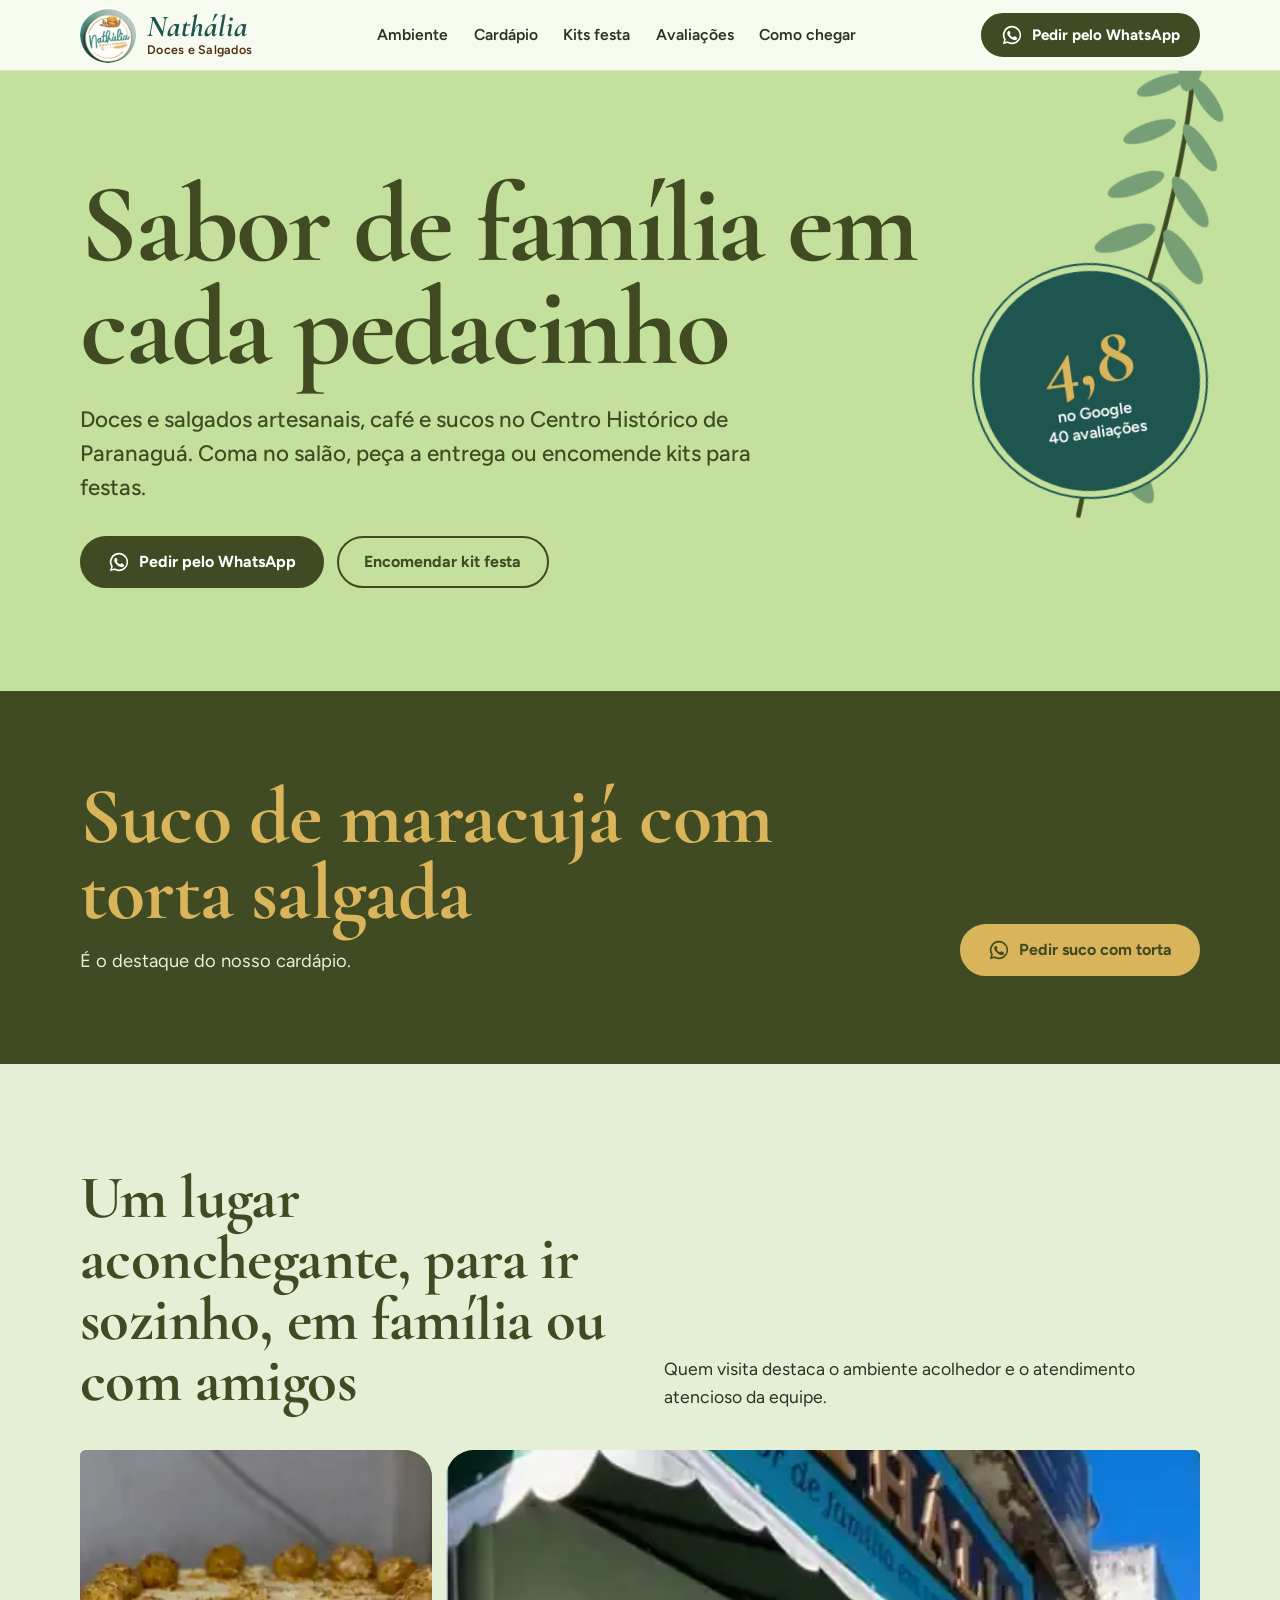
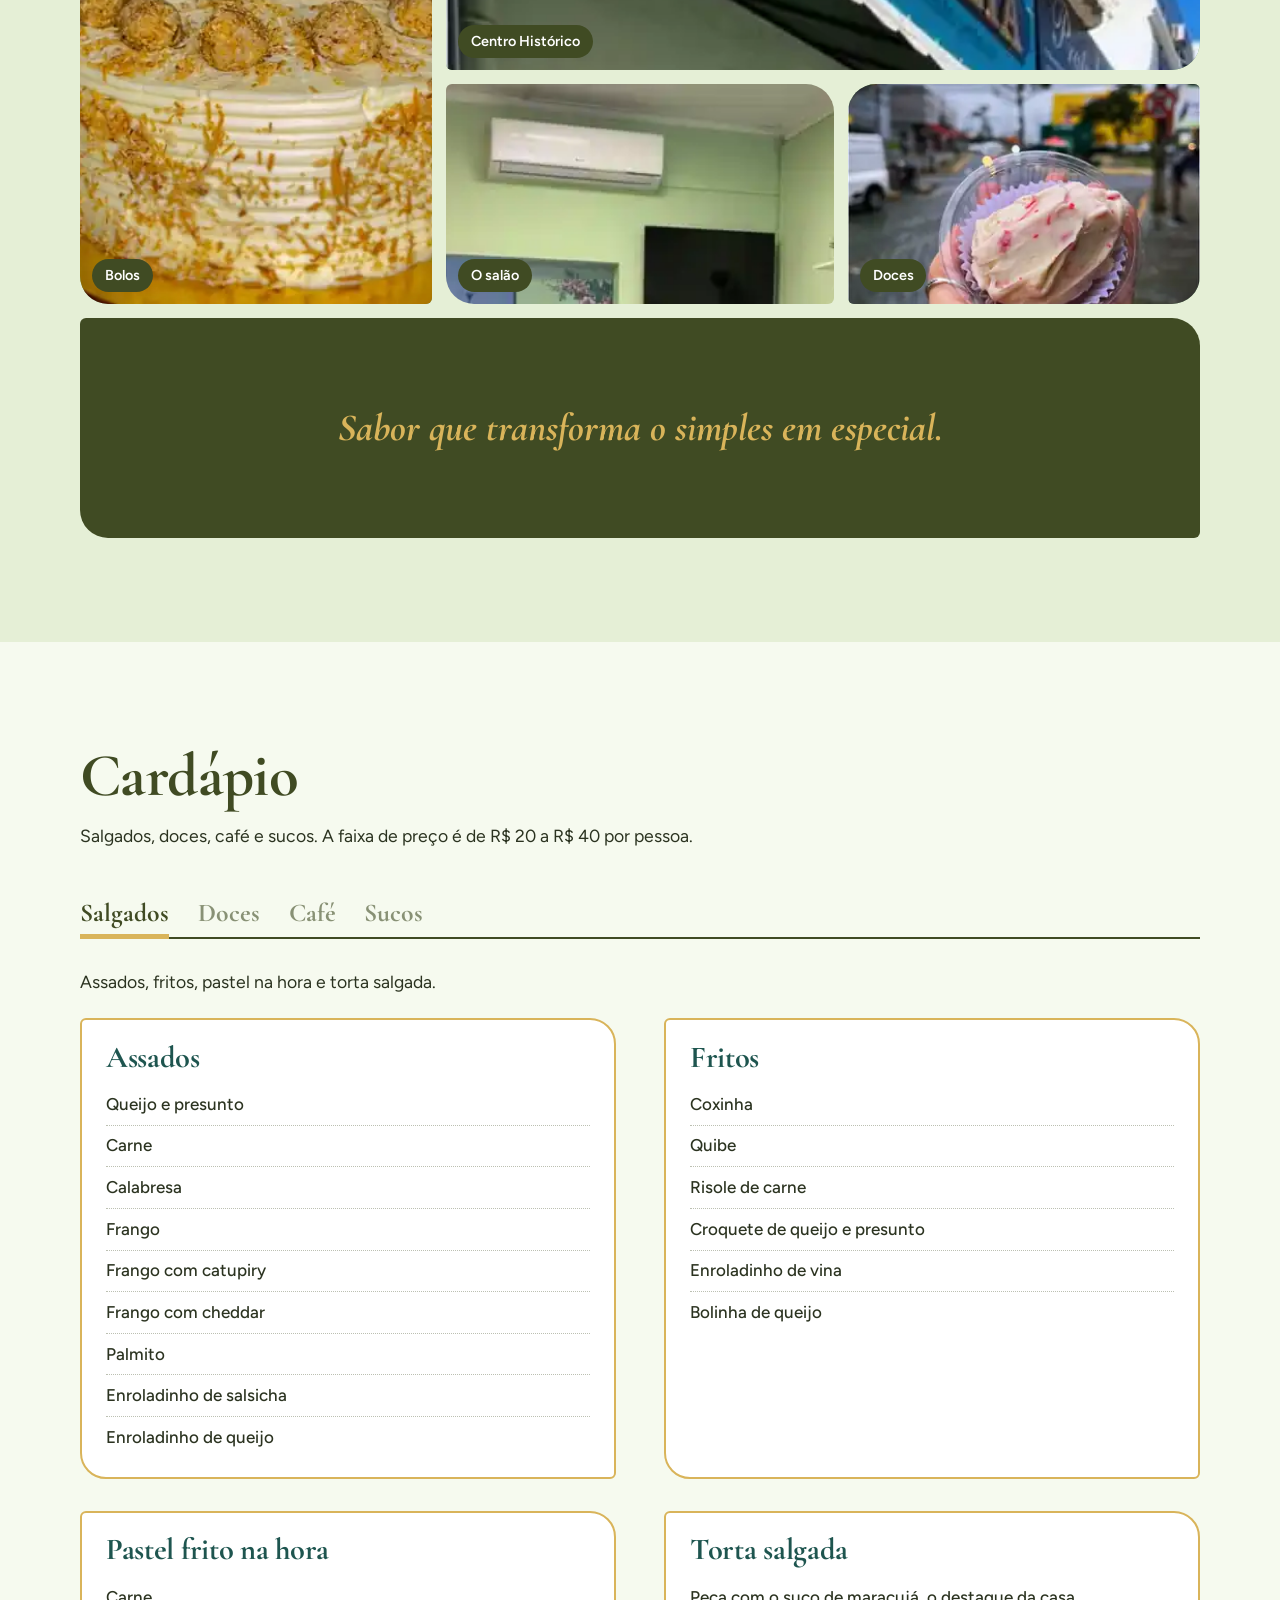
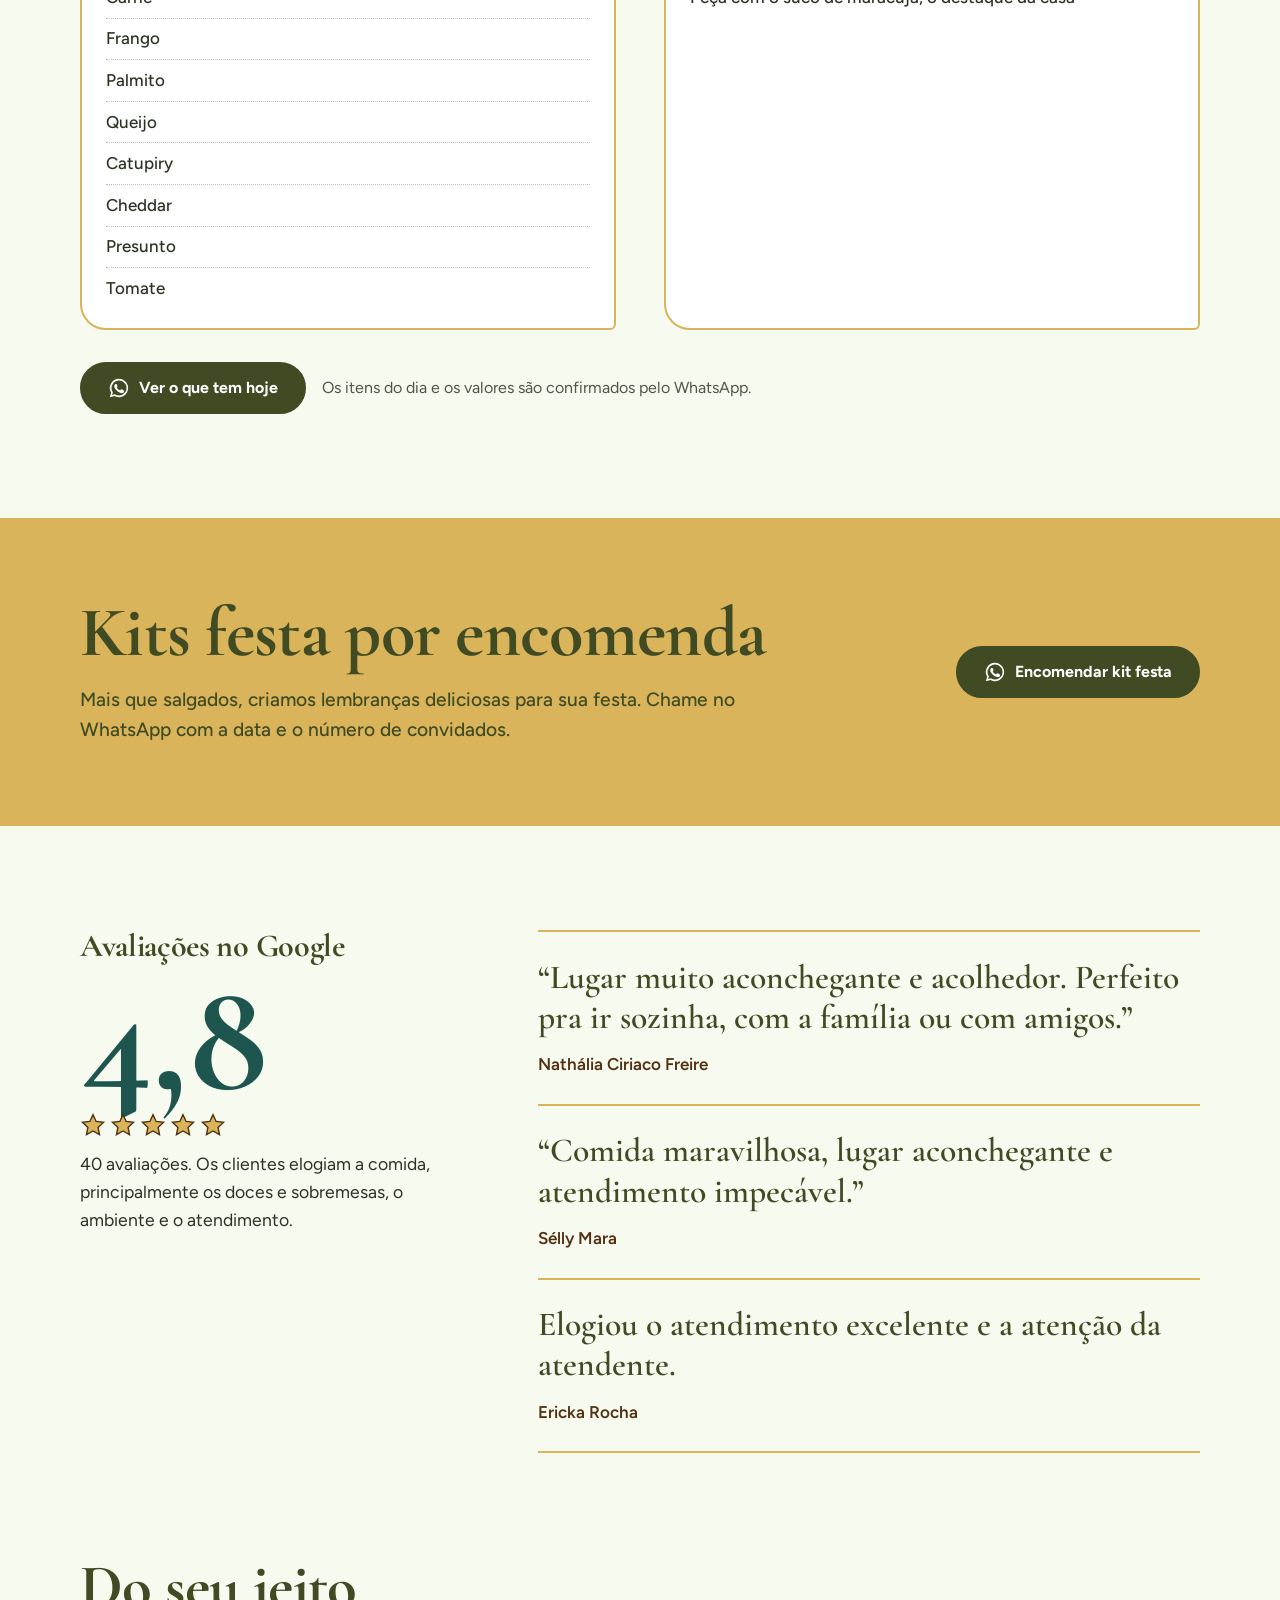
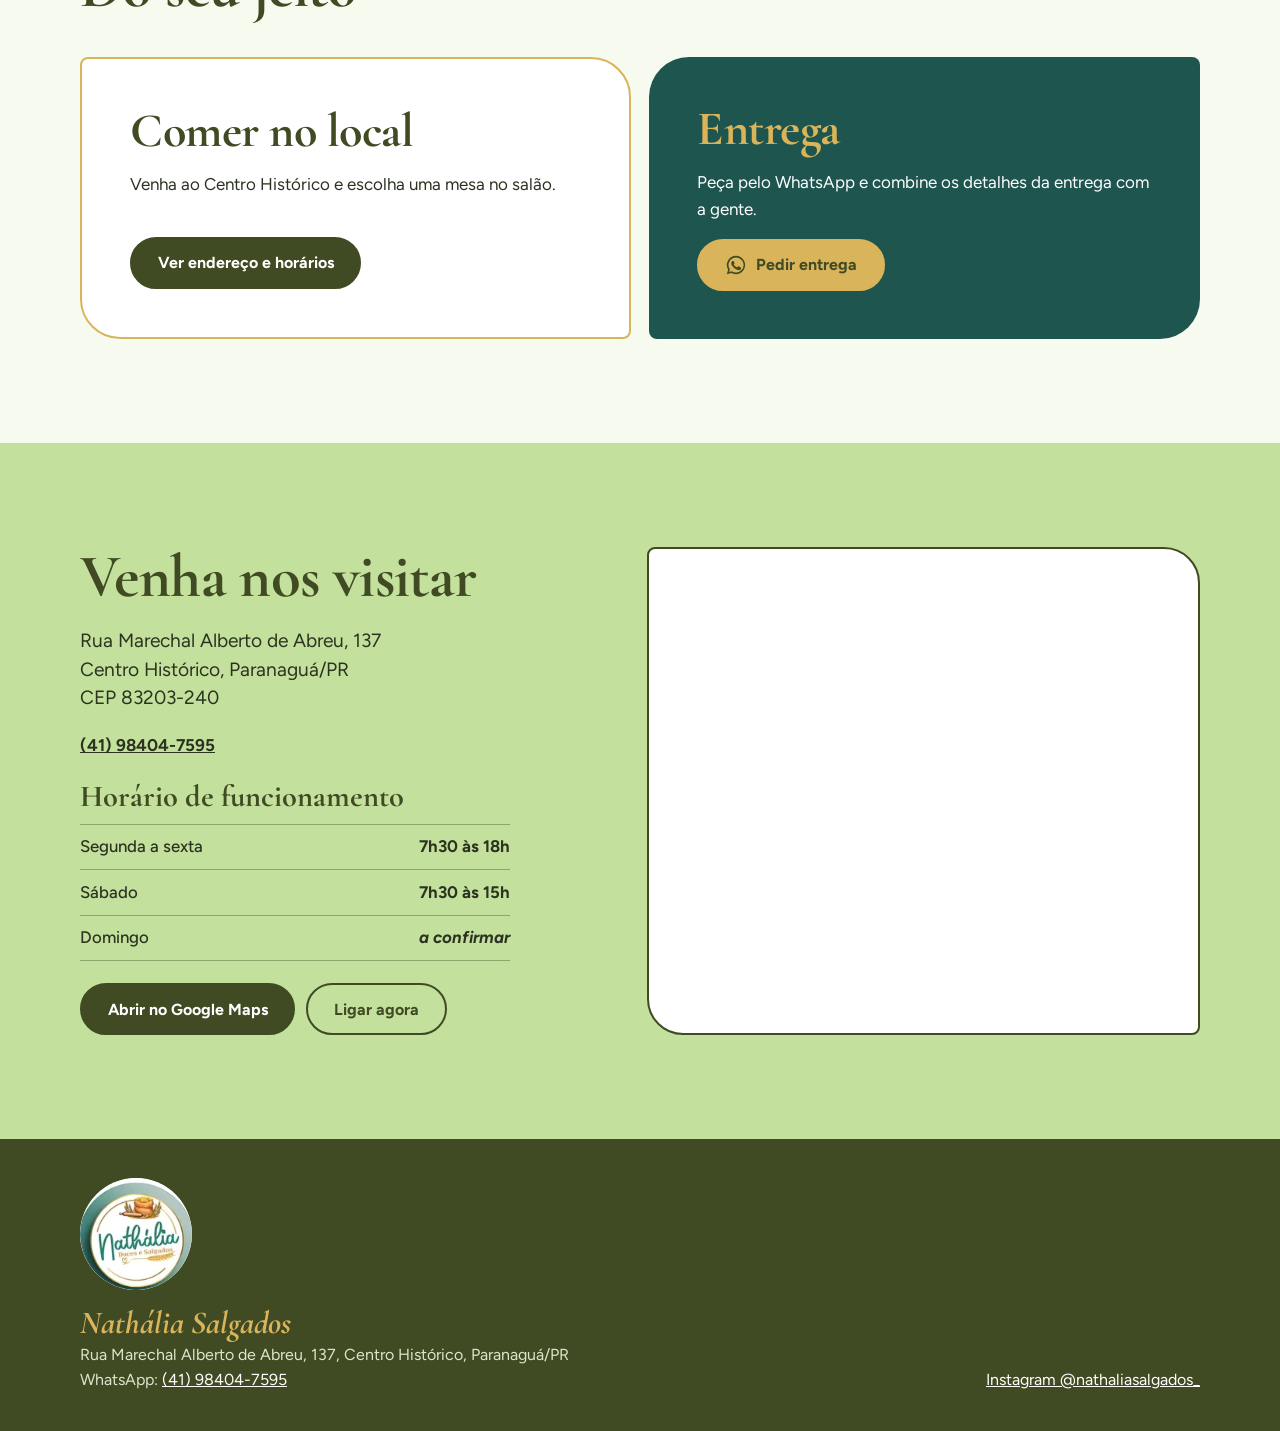
==== index.html @ 41b1f81a "Site Nathália Salgados Co-Authored-By: Claude Sonnet 5.5 <noreply@anthropic.com> Claude-Session: htt" ====
<!DOCTYPE html>
<html lang="pt-BR">
<head>
<meta charset="utf-8">
<meta name="viewport" content="width=device-width, initial-scale=1">
<title>Nathália Salgados | Doces e salgados artesanais em Paranaguá</title>
<meta name="description" content="Doces e salgados artesanais, café e sucos no Centro Histórico de Paranaguá. Coma no salão, peça a entrega ou encomende kits para festas. Rua Marechal Alberto de Abreu, 137.">
<meta name="theme-color" content="#C3E09D">
<meta property="og:type" content="website">
<meta property="og:locale" content="pt_BR">
<meta property="og:title" content="Nathália Salgados | Paranaguá">
<meta property="og:description" content="Sabor de família em cada pedacinho. Doces e salgados artesanais no Centro Histórico de Paranaguá. Nota 4,8 no Google.">
<link rel="icon" type="image/webp" href="img/fav.webp">
<link rel="preconnect" href="https://fonts.googleapis.com">
<link rel="preconnect" href="https://fonts.gstatic.com" crossorigin>
<link href="https://fonts.googleapis.com/css2?family=Cormorant+Garamond:ital,wght@0,500;0,600;0,700;1,600;1,700&family=Figtree:wght@400;500;600;700&display=swap" rel="stylesheet">
<script type="application/ld+json">
{
  "@context": "https://schema.org",
  "@type": "CafeOrCoffeeShop",
  "name": "Nathália Salgados",
  "description": "Ateliê de doces e salgados artesanais",
  "servesCuisine": ["Salgados", "Doces", "Café", "Sucos"],
  "priceRange": "R$ 20 - R$ 40",
  "telephone": "+55 41 98404-7595",
  "sameAs": ["https://www.instagram.com/nathaliasalgados_/"],
  "address": {
    "@type": "PostalAddress",
    "streetAddress": "Rua Marechal Alberto de Abreu, 137",
    "addressLocality": "Paranaguá",
    "addressRegion": "PR",
    "postalCode": "83203-240",
    "addressCountry": "BR"
  },
  "geo": { "@type": "GeoCoordinates", "latitude": -25.5191078, "longitude": -48.5059186 },
  "openingHoursSpecification": [
    { "@type": "OpeningHoursSpecification", "dayOfWeek": ["Monday","Tuesday","Wednesday","Thursday","Friday"], "opens": "07:30", "closes": "18:00" },
    { "@type": "OpeningHoursSpecification", "dayOfWeek": "Saturday", "opens": "07:30", "closes": "15:00" }
  ],
  "aggregateRating": { "@type": "AggregateRating", "ratingValue": "4.8", "reviewCount": "40" },
  "hasMap": "https://www.google.com/maps/place/Nath%C3%A1lia+Salgados/@-25.5191078,-48.5059186,17z/data=!3m1!4b1!4m6!3m5!1s0x94db9bafb7790091:0xb802eb035a132344!8m2!3d-25.5191078!4d-48.5059186!16s%2Fg%2F11mqx07w_8"
}
</script>
<style>
/* Paleta tirada das artes da marca (Canva e Instagram) */
:root{
  --folha:#404B23;     /* verde oliva escuro das artes do Instagram */
  --maca:#C3E09D;      /* verde claro dos slides do cardápio */
  --salvia:#769F76;    /* verde sálvia dos botões do cardápio */
  --ouro:#D9B45A;      /* dourado das molduras e detalhes */
  --marrom:#533012;    /* marrom do nome "Nathália" nas artes */
  --teal:#1E554F;      /* verde-azulado do logo */
  --fundo:#F6FAEF;
  --texto:#2B3320;
  --wa:#1B9E52;
  --display:"Cormorant Garamond", Georgia, "Times New Roman", serif;
  --body:"Figtree", system-ui, -apple-system, "Segoe UI", sans-serif;
}
*{box-sizing:border-box;margin:0}
html{scroll-behavior:smooth;scroll-padding-top:76px}
body{font-family:var(--body);font-size:1.0625rem;line-height:1.6;color:var(--texto);background:var(--fundo);-webkit-font-smoothing:antialiased}
img,svg{display:block;max-width:100%}
a{color:inherit}
:focus-visible{outline:3px solid var(--marrom);outline-offset:3px;border-radius:4px}
.wrap{width:min(1120px,100% - 40px);margin-inline:auto}
h1,h2,h3{font-family:var(--display);line-height:1;letter-spacing:-.01em;font-weight:700;color:var(--folha)}
h2{font-size:clamp(2.3rem,6vw,3.8rem)}
p{max-width:62ch}
/* botões */
.btn{display:inline-flex;align-items:center;gap:.6rem;min-height:52px;padding:.8rem 1.6rem;border-radius:999px;border:2px solid var(--folha);font:700 1rem/1.1 var(--body);text-decoration:none;cursor:pointer;transition:transform .15s ease,background .15s ease,color .15s ease}
.btn svg{width:22px;height:22px;flex:none}
.btn-solid{background:var(--folha);color:#fff}
.btn-solid:hover{background:#2f3919;transform:translateY(-2px)}
.btn-line{background:transparent;color:var(--folha)}
.btn-line:hover{background:var(--folha);color:#fff}
.btn-gold{background:var(--ouro);color:var(--folha);border-color:var(--ouro)}
.btn-gold:hover{background:#fff;border-color:#fff;transform:translateY(-2px)}
/* topo */
header.top{position:sticky;top:0;z-index:20;background:rgba(246,250,239,.93);backdrop-filter:blur(8px);border-bottom:1px solid rgba(64,75,35,.15)}
.top .wrap{display:flex;align-items:center;justify-content:space-between;gap:1rem;min-height:70px}
.brand{text-decoration:none;display:flex;align-items:center;gap:.7rem;line-height:1;white-space:nowrap}
.brand img{width:56px;height:56px;border-radius:50%}
.brand .nome{display:flex;flex-direction:column}
.brand b{font:italic 700 1.9rem/1 var(--display);color:var(--teal)}
.brand small{font:600 .78rem/1.3 var(--body);color:var(--marrom);letter-spacing:.02em}
.top nav{display:none;gap:1.6rem}
.top nav a{text-decoration:none;font-weight:600;font-size:.98rem}
.top nav a:hover{text-decoration:underline;text-underline-offset:5px;text-decoration-thickness:2px}
.top .btn{min-height:44px;padding:.5rem 1.1rem;font-size:.95rem;white-space:nowrap}
@media(max-width:480px){.top .btn{padding:.5rem .9rem;font-size:.88rem}.top .btn svg{display:none}.brand img{width:44px;height:44px}.brand b{font-size:1.5rem}.brand small{font-size:.7rem}}
@media(min-width:860px){.top nav{display:flex}}
/* hero */
.hero{position:relative;overflow:hidden;background:var(--maca);padding:clamp(48px,8vw,104px) 0 clamp(56px,8vw,112px)}
.hero .wrap{position:relative;z-index:1;display:grid;gap:2.4rem}
.hero h1{font-size:clamp(3.2rem,10.5vw,7rem);max-width:10.5em;line-height:.92;letter-spacing:-.02em}
.hero p.lead{margin-top:1.5rem;font-size:clamp(1.15rem,2.4vw,1.4rem);line-height:1.5;font-weight:500;max-width:32em;color:var(--folha)}
.hero .actions{margin-top:2rem;display:flex;flex-wrap:wrap;gap:.8rem}
.seal{width:168px;aspect-ratio:1;border-radius:50%;background:var(--teal);color:var(--ouro);display:grid;place-content:center;text-align:center;transform:rotate(-8deg);box-shadow:0 0 0 6px var(--maca),0 0 0 8px var(--teal)}
.seal b{font:700 3.8rem/1 var(--display)}
.seal span{font-size:.92rem;font-weight:600;line-height:1.25;color:#fff;margin-top:.2rem}
@media(min-width:860px){
  .hero .wrap{grid-template-columns:1fr auto;align-items:center;gap:3rem}
  .seal{width:220px;margin-right:4%}
  .seal b{font-size:5rem}
  .seal span{font-size:1rem}
}
/* ramos de oliveira, a marca registrada das artes da Nathália */
.ramo{position:absolute;z-index:0;width:min(34vw,300px);height:auto;pointer-events:none}
.ramo.a{top:-30px;right:-20px;transform:rotate(18deg)}
@media(max-width:859px){.ramo.a{opacity:.55}}
/* única animação de entrada da página */
.hero .wrap > *{animation:rise .8s cubic-bezier(.2,.7,.2,1) both}
.hero .wrap > div{animation-delay:.1s}
.hero .seal{animation:stamp .7s .55s cubic-bezier(.3,1.4,.5,1) both}
.ramo.a{animation:sway 1.4s cubic-bezier(.2,.7,.2,1) both}
@keyframes rise{from{opacity:0;transform:translateY(22px)}to{opacity:1;transform:none}}
@keyframes stamp{from{opacity:0;transform:rotate(-8deg) scale(1.5)}to{opacity:1;transform:rotate(-8deg) scale(1)}}
@keyframes sway{from{opacity:0;transform:rotate(40deg) translateY(-20px)}to{transform:rotate(18deg)}}
/* destaque */
.feature{background:var(--folha);color:#fff;padding:clamp(48px,8vw,88px) 0}
.feature .wrap{display:grid;gap:1.6rem;align-items:end}
.feature h2{color:var(--ouro);font-size:clamp(2.6rem,7.5vw,5rem);max-width:12em;line-height:.95}
.feature p{font-size:1.15rem;color:#E8EDDC;margin-top:1rem}
@media(min-width:860px){.feature .wrap{grid-template-columns:1fr auto}}
/* seções */
section.block{padding:clamp(56px,9vw,104px) 0}
.sec-head{display:grid;gap:1rem;margin-bottom:2.4rem}
.sec-head p{font-size:1.1rem}
/* cardápio */
.tabs{display:flex;flex-wrap:wrap;gap:.5rem 1.8rem;border-bottom:2px solid var(--folha);margin-bottom:1.8rem}
.tab{appearance:none;background:none;border:0;border-bottom:5px solid transparent;margin-bottom:-2px;padding:.7rem 0 .5rem;font:700 1.6rem/1 var(--display);color:rgba(64,75,35,.6);cursor:pointer}
.tab:hover{color:var(--folha)}
.tab[aria-selected="true"]{color:var(--folha);border-bottom-color:var(--ouro)}
.panel{min-height:240px}
.panel p.note{font-size:1.1rem;margin-bottom:1.4rem}
.groups{display:grid;gap:2rem 3rem}
@media(min-width:760px){.groups{grid-template-columns:1fr 1fr}}
.group{border:2px solid var(--ouro);border-radius:6px 26px 6px 26px;padding:1.4rem 1.5rem 1.2rem;background:#fff}
.group h3{font-size:1.9rem;margin-bottom:.7rem;color:var(--teal)}
.group ul{list-style:none;padding:0}
.group li{padding:.42rem 0;border-bottom:1px dotted rgba(64,75,35,.35);font-weight:500}
.group li:last-child{border-bottom:0}
.menu-foot{margin-top:2rem;display:flex;flex-wrap:wrap;gap:1rem;align-items:center}
.menu-foot small{font-size:1rem;color:rgba(43,51,32,.82)}
/* kits festa */
.party{background:var(--ouro);padding:clamp(44px,7vw,80px) 0}
.party .wrap{display:grid;gap:1.6rem;align-items:center}
.party h2{font-size:clamp(2.4rem,6.5vw,4.4rem)}
.party p{margin-top:1rem;font-size:1.2rem;color:var(--folha);font-weight:500}
@media(min-width:860px){.party .wrap{grid-template-columns:1fr auto}}
/* ambiente */
.ambient{background:#E5EFD6}
.ambient .sec-head{grid-template-columns:1fr}
@media(min-width:860px){.ambient .sec-head{grid-template-columns:1fr 1fr;align-items:end;gap:3rem}}
.gallery{display:grid;gap:14px;grid-template-columns:1fr 1fr}
.shot{position:relative;margin:0;min-height:200px;overflow:hidden;border-radius:6px 28px 6px 28px;background:var(--salvia)}
.shot:nth-child(2n){border-radius:28px 6px 28px 6px}
.shot img{width:100%;height:100%;object-fit:cover}
.shot figcaption{position:absolute;left:12px;bottom:12px;background:var(--folha);color:#fff;font-size:.9rem;font-weight:600;padding:.3rem .8rem;border-radius:999px}
.shot.tall{grid-row:span 2;min-height:420px}
.shot.slogan{background:var(--folha);display:grid;place-content:center;padding:1.6rem;text-align:left}
.shot.slogan p{font:italic 700 clamp(1.7rem,4vw,2.4rem)/1.05 var(--display);color:var(--ouro)}
@media(min-width:860px){
  .gallery{grid-template-columns:1fr 1.1fr 1fr;grid-auto-rows:220px}
  .shot.tall{min-height:0}
  .shot.wide{grid-column:span 2}
  .shot.slogan.wide{grid-column:span 3}
}
/* avaliações */
.reviews .wrap{display:grid;gap:3rem}
.score{display:flex;flex-direction:column;gap:.7rem}
.score h2{font-size:2rem}
.score b{font:700 clamp(6rem,19vw,10rem)/.8 var(--display);color:var(--teal)}
.stars{display:flex;gap:4px}
.stars svg{width:26px;height:26px;fill:var(--ouro);stroke:var(--marrom);stroke-width:1.3}
.score p{font-size:1.1rem}
.quotes{display:grid}
blockquote{padding:1.6rem 0;border-top:2px solid var(--ouro)}
blockquote:last-child{border-bottom:2px solid var(--ouro)}
blockquote p{font:600 clamp(1.5rem,3.4vw,2.1rem)/1.2 var(--display);color:var(--folha);max-width:28em}
blockquote footer{margin-top:.8rem;font-weight:600;color:var(--marrom)}
@media(min-width:900px){.reviews .wrap{grid-template-columns:.8fr 1.4fr;gap:5rem}}
/* atendimento */
.ways{display:grid;gap:18px}
.way{padding:clamp(28px,5vw,48px);border-radius:8px 40px 8px 40px;display:flex;flex-direction:column;gap:1rem;align-items:flex-start}
.way h3{font-size:clamp(2.2rem,4.5vw,3rem)}
.way.salon{background:#fff;border:2px solid var(--ouro)}
.way.delivery{background:var(--teal);color:#fff;border-radius:40px 8px 40px 8px}
.way.delivery h3{color:var(--ouro)}
.way .btn{margin-top:auto}
@media(min-width:860px){.ways{grid-template-columns:1fr 1fr}}
/* visite */
.visit{background:var(--maca)}
.visit .wrap{display:grid;gap:2.4rem}
.visit address{font-style:normal;font-size:1.2rem;line-height:1.5;margin:1.2rem 0}
.visit .row-btn{display:flex;flex-wrap:wrap;gap:.7rem;margin-top:1.4rem}
table.hours{border-collapse:collapse;width:100%;max-width:430px;margin-top:1.4rem;font-size:1.05rem}
table.hours caption{text-align:left;font:700 1.9rem/1 var(--display);padding-bottom:.7rem;color:var(--folha)}
table.hours th,table.hours td{text-align:left;padding:.55rem 0;border-top:1px solid rgba(64,75,35,.4);font-weight:500}
table.hours td{text-align:right;font-weight:700}
table.hours tr:last-child th,table.hours tr:last-child td{border-bottom:1px solid rgba(64,75,35,.4)}
.tbd{font-weight:500;font-style:italic}
.map{border:2px solid var(--folha);border-radius:8px 36px 8px 36px;overflow:hidden;min-height:340px;background:#fff}
.map iframe{width:100%;height:100%;min-height:340px;border:0;display:block}
@media(min-width:900px){.visit .wrap{grid-template-columns:1fr 1.1fr;align-items:stretch;gap:4rem}.map{min-height:480px}}
footer.site{background:var(--folha);color:#DDE5CC;padding:2.4rem 0 5.5rem;font-size:1rem}
footer.site .wrap{display:grid;gap:1.2rem}
footer.site .foot-brand img{width:112px;height:112px;border-radius:50%;margin-bottom:.8rem;background:#fff}
footer.site strong{font:italic 700 2rem var(--display);color:var(--ouro)}
footer.site a{color:#fff}
@media(min-width:860px){footer.site{padding-bottom:2.4rem}footer.site .wrap{grid-template-columns:1fr auto;align-items:end}}
.fab{position:fixed;right:16px;bottom:16px;z-index:30;display:flex;align-items:center;gap:.6rem;background:var(--wa);color:#fff;text-decoration:none;font-weight:700;padding:.85rem 1.2rem;border-radius:999px;box-shadow:0 6px 18px rgba(0,0,0,.28)}
.fab svg{width:24px;height:24px}
@media(min-width:860px){.fab{display:none}}
@media(prefers-reduced-motion:reduce){
  *{animation:none !important;transition:none !important;scroll-behavior:auto !important}
}
</style>
</head>
<body>
<svg width="0" height="0" style="position:absolute" aria-hidden="true">
  <symbol id="i-wa" viewBox="0 0 24 24"><path fill="currentColor" d="M12 2a10 10 0 0 0-8.6 15.1L2 22l5-1.3A10 10 0 1 0 12 2Zm0 18.2a8.2 8.2 0 0 1-4.2-1.2l-.3-.2-3 .8.8-2.9-.2-.3A8.2 8.2 0 1 1 12 20.200Zm4.500-6.100c-.2-.1-1.500-.7-1.700-.8-.2-.1-.4-.1-.6.1l-.8 1c-.1.200-.3.200-.5.100a6.700 6.700 0 0 1-3.300-2.900c-.2-.4.200-.4.700-1.300.1-.2 0-.3 0-.5l-.8-1.800c-.2-.5-.4-.4-.6-.4h-.5a1 1 0 0 0-.7.300 3 3 0 0 0-.9 2.200c0 1.300.9 2.600 1.100 2.800.1.200 1.900 2.900 4.600 4 1.700.7 2.400.8 3.200.6.500-.1 1.500-.6 1.700-1.200.2-.6.200-1.100.1-1.200-.1-.1-.2-.2-.5-.3Z"/></symbol>
  <symbol id="ramo" viewBox="0 0 220 360"><path d="M112 356 C100 260 122 150 90 12" fill="none" stroke="#404B23" stroke-width="3.5" stroke-linecap="round"/><ellipse cx="136.5" cy="312.0" rx="30.0" ry="9.6" transform="rotate(38 136.5 312.0)" fill="#769F76"/><ellipse cx="79.5" cy="312.0" rx="30.0" ry="9.6" transform="rotate(-38 79.5 312.0)" fill="#769F76"/><ellipse cx="131.0" cy="272.0" rx="28.4" ry="9.1" transform="rotate(38 131.0 272.0)" fill="#769F76"/><ellipse cx="77.0" cy="272.0" rx="28.4" ry="9.1" transform="rotate(-38 77.0 272.0)" fill="#769F76"/><ellipse cx="131.5" cy="232.0" rx="26.8" ry="8.6" transform="rotate(38 131.5 232.0)" fill="#769F76"/><ellipse cx="80.5" cy="232.0" rx="26.8" ry="8.6" transform="rotate(-38 80.5 232.0)" fill="#769F76"/><ellipse cx="131.9" cy="192.0" rx="25.2" ry="8.1" transform="rotate(38 131.9 192.0)" fill="#769F76"/><ellipse cx="84.1" cy="192.0" rx="25.2" ry="8.1" transform="rotate(-38 84.1 192.0)" fill="#769F76"/><ellipse cx="126.4" cy="152.0" rx="23.6" ry="7.6" transform="rotate(38 126.4 152.0)" fill="#769F76"/><ellipse cx="81.6" cy="152.0" rx="23.6" ry="7.6" transform="rotate(-38 81.6 152.0)" fill="#769F76"/><ellipse cx="118.9" cy="112.0" rx="22.0" ry="7.0" transform="rotate(38 118.9 112.0)" fill="#769F76"/><ellipse cx="77.1" cy="112.0" rx="22.0" ry="7.0" transform="rotate(-38 77.1 112.0)" fill="#769F76"/><ellipse cx="113.4" cy="72.0" rx="20.4" ry="6.5" transform="rotate(38 113.4 72.0)" fill="#769F76"/><ellipse cx="74.6" cy="72.0" rx="20.4" ry="6.5" transform="rotate(-38 74.6 72.0)" fill="#769F76"/><ellipse cx="107.9" cy="37.0" rx="18.8" ry="6.0" transform="rotate(38 107.9 37.0)" fill="#769F76"/><ellipse cx="72.1" cy="37.0" rx="18.8" ry="6.0" transform="rotate(-38 72.1 37.0)" fill="#769F76"/><ellipse cx="88" cy="14" rx="9" ry="22" transform="rotate(-8 88 14)" fill="#769F76"/></symbol>
</svg>
<header class="top">
  <div class="wrap">
    <a class="brand" href="#inicio" aria-label="Nathália Salgados, início"><img id="logo" src="img/logo.webp" alt="" width="56" height="56"><span class="nome"><b>Nathália</b><small>Doces e Salgados</small></span></a>
    <nav aria-label="Principal">
      <a href="#ambiente">Ambiente</a>
      <a href="#cardapio">Cardápio</a>
      <a href="#festas">Kits festa</a>
      <a href="#avaliacoes">Avaliações</a>
      <a href="#visite">Como chegar</a>
    </nav>
    <a class="btn btn-solid" data-wa="Olá! Vim pelo site e gostaria de fazer um pedido." href="#"><svg><use href="#i-wa"/></svg>Pedir pelo WhatsApp</a>
  </div>
</header>
<main id="inicio">
  <section class="hero" aria-labelledby="titulo">
    <svg class="ramo a" viewBox="0 0 220 360" aria-hidden="true"><use href="#ramo"/></svg>
    <div class="wrap">
      <div>
        <h1 id="titulo">Sabor de família em cada pedacinho</h1>
        <p class="lead">Doces e salgados artesanais, café e sucos no Centro Histórico de Paranaguá. Coma no salão, peça a entrega ou encomende kits para festas.</p>
        <div class="actions">
          <a class="btn btn-solid" data-wa="Olá! Vim pelo site e gostaria de fazer um pedido." href="#"><svg><use href="#i-wa"/></svg>Pedir pelo WhatsApp</a>
          <a class="btn btn-line" href="#festas">Encomendar kit festa</a>
        </div>
      </div>
      <div class="seal" role="img" aria-label="Nota 4,8 no Google, com 40 avaliações">
        <b>4,8</b>
        <span>no Google<br>40 avaliações</span>
      </div>
    </div>
  </section>
  <section class="feature" aria-labelledby="destaque">
    <div class="wrap">
      <div>
        <h2 id="destaque">Suco de maracujá com torta salgada</h2>
        <p>É o destaque do nosso cardápio.</p>
      </div>
      <a class="btn btn-gold" data-wa="Olá! Gostaria de pedir suco de maracujá com torta salgada." href="#"><svg><use href="#i-wa"/></svg>Pedir suco com torta</a>
    </div>
  </section>
  <section class="block ambient" id="ambiente" aria-labelledby="t-ambiente">
    <div class="wrap">
      <div class="sec-head">
        <h2 id="t-ambiente">Um lugar aconchegante, para ir sozinho, em família ou com amigos</h2>
        <p>Quem visita destaca o ambiente acolhedor e o atendimento atencioso da equipe.</p>
      </div>
      <div class="gallery">
        <figure class="shot tall"><img src="img/bolo.webp" alt="Bolo confeitado com bolinhas crocantes e coco ralado dourado" loading="lazy" style="object-position:center 40%"><figcaption>Bolos</figcaption></figure>
        <figure class="shot wide"><img src="img/fachada.webp" alt="Fachada da Nathália Salgados no Centro Histórico, com toldo branco e placa azul" loading="lazy" style="object-position:center 30%"><figcaption>Centro Histórico</figcaption></figure>
        <figure class="shot"><img src="img/salao.webp" alt="Salão com paredes verdes, TV e prateleiras" loading="lazy"><figcaption>O salão</figcaption></figure>
        <figure class="shot"><img src="img/cupcake.webp" alt="Doce cremoso com pedacinhos vermelhos em forminha, segurado na mão" loading="lazy" style="object-position:center 45%"><figcaption>Doces</figcaption></figure>
        <div class="shot slogan wide"><p>Sabor que transforma o simples em especial.</p></div>
      </div>
    </div>
  </section>
  <section class="block" id="cardapio" aria-labelledby="t-cardapio">
    <div class="wrap">
      <div class="sec-head">
        <h2 id="t-cardapio">Cardápio</h2>
        <p>Salgados, doces, café e sucos. A faixa de preço é de R$ 20 a R$ 40 por pessoa.</p>
      </div>
      <div class="tabs" role="tablist" aria-label="Categorias do cardápio"></div>
      <div class="panel" role="tabpanel" id="painel" tabindex="0"></div>
      <div class="menu-foot">
        <a class="btn btn-solid" data-wa="Olá! Quais são os salgados, doces e sucos de hoje?" href="#"><svg><use href="#i-wa"/></svg>Ver o que tem hoje</a>
        <small>Os itens do dia e os valores são confirmados pelo WhatsApp.</small>
      </div>
    </div>
  </section>
  <section class="party" id="festas" aria-labelledby="t-festas">
    <div class="wrap">
      <div>
        <h2 id="t-festas">Kits festa por encomenda</h2>
        <p>Mais que salgados, criamos lembranças deliciosas para sua festa. Chame no WhatsApp com a data e o número de convidados.</p>
      </div>
      <a class="btn btn-solid" data-wa="Olá! Gostaria de encomendar um kit festa. A data é ___ e serão ___ convidados." href="#"><svg><use href="#i-wa"/></svg>Encomendar kit festa</a>
    </div>
  </section>
  <section class="block reviews" id="avaliacoes" aria-labelledby="t-aval">
    <div class="wrap">
      <div class="score">
        <h2 id="t-aval">Avaliações no Google</h2>
        <b>4,8</b>
        <div class="stars" aria-hidden="true">
          <svg viewBox="0 0 24 24"><path id="star" d="m12 2.500 2.900 6.200 6.800.8-5 4.700 1.300 6.700L12 17.500 6 20.900l1.300-6.700-5-4.700 6.800-.8z"/></svg>
          <svg viewBox="0 0 24 24"><use href="#star"/></svg>
          <svg viewBox="0 0 24 24"><use href="#star"/></svg>
          <svg viewBox="0 0 24 24"><use href="#star"/></svg>
          <svg viewBox="0 0 24 24"><use href="#star"/></svg>
        </div>
        <p>40 avaliações. Os clientes elogiam a comida, principalmente os doces e sobremesas, o ambiente e o atendimento.</p>
      </div>
      <div class="quotes">
        <blockquote>
          <p>“Lugar muito aconchegante e acolhedor. Perfeito pra ir sozinha, com a família ou com amigos.”</p>
          <footer>Nathália Ciriaco Freire</footer>
        </blockquote>
        <blockquote>
          <p>“Comida maravilhosa, lugar aconchegante e atendimento impecável.”</p>
          <footer>Sélly Mara</footer>
        </blockquote>
        <blockquote>
          <p>Elogiou o atendimento excelente e a atenção da atendente.</p>
          <footer>Ericka Rocha</footer>
        </blockquote>
      </div>
    </div>
  </section>
  <section class="block" style="padding-top:0" aria-labelledby="t-formas">
    <div class="wrap">
      <div class="sec-head"><h2 id="t-formas">Do seu jeito</h2></div>
      <div class="ways">
        <article class="way salon">
          <h3>Comer no local</h3>
          <p>Venha ao Centro Histórico e escolha uma mesa no salão.</p>
          <a class="btn btn-solid" href="#visite">Ver endereço e horários</a>
        </article>
        <article class="way delivery">
          <h3>Entrega</h3>
          <p>Peça pelo WhatsApp e combine os detalhes da entrega com a gente.</p>
          <a class="btn btn-gold" data-wa="Olá! Gostaria de pedir uma entrega." href="#"><svg><use href="#i-wa"/></svg>Pedir entrega</a>
        </article>
      </div>
    </div>
  </section>
  <section class="block visit" id="visite" aria-labelledby="t-visite">
    <div class="wrap">
      <div>
        <h2 id="t-visite">Venha nos visitar</h2>
        <address>
          Rua Marechal Alberto de Abreu, 137<br>
          Centro Histórico, Paranaguá/PR<br>
          CEP 83203-240
        </address>
        <p><a href="tel:+5541984047595"><strong>(41) 98404-7595</strong></a></p>
        <table class="hours">
          <caption>Horário de funcionamento</caption>
          <tbody>
            <tr><th scope="row">Segunda a sexta</th><td>7h30 às 18h</td></tr>
            <tr><th scope="row">Sábado</th><td>7h30 às 15h</td></tr>
            <tr><th scope="row">Domingo</th><td class="tbd">a confirmar</td></tr>
          </tbody>
        </table>
        <div class="row-btn">
          <a class="btn btn-solid" target="_blank" rel="noopener" href="https://www.google.com/maps/place/Nath%C3%A1lia+Salgados/@-25.5191078,-48.5059186,17z/data=!3m1!4b1!4m6!3m5!1s0x94db9bafb7790091:0xb802eb035a132344!8m2!3d-25.5191078!4d-48.5059186!16s%2Fg%2F11mqx07w_8">Abrir no Google Maps</a>
          <a class="btn btn-line" href="tel:+5541984047595">Ligar agora</a>
        </div>
      </div>
      <div class="map">
        <iframe title="Mapa com a localização da Nathália Salgados" loading="lazy" referrerpolicy="no-referrer-when-downgrade" src="https://www.google.com/maps?q=-25.5191078,-48.5059186&z=17&output=embed"></iframe>
      </div>
    </div>
  </section>
</main>
<footer class="site">
  <div class="wrap">
    <div class="foot-brand">
      <img id="logo-rodape" alt="Logo Nathália Doces e Salgados" width="112" height="112">
      <strong>Nathália Salgados</strong><br>
      Rua Marechal Alberto de Abreu, 137, Centro Histórico, Paranaguá/PR<br>
      WhatsApp: <a data-wa="Olá! Vim pelo site." href="#">(41) 98404-7595</a>
    </div>
    <a id="instagram" href="https://www.instagram.com/nathaliasalgados_/" target="_blank" rel="noopener">Instagram @nathaliasalgados_</a>
  </div>
</footer>
<a class="fab" data-wa="Olá! Vim pelo site e gostaria de fazer um pedido." href="#" aria-label="Pedir pelo WhatsApp"><svg><use href="#i-wa"/></svg>Pedir</a>
<script>
/* ===== Configuração fácil de editar ===== */
const WHATSAPP = "5541984047595";
/* Cardápio (itens tirados das artes de cardápio da marca, sem preços).
   Para incluir preço, escreva assim: "Coxinha | R$ 8,00" */
const MENU = [
  { id: "salgados", titulo: "Salgados",
    texto: "Assados, fritos, pastel na hora e torta salgada.",
    grupos: [
      { nome: "Assados", itens: ["Queijo e presunto","Carne","Calabresa","Frango","Frango com catupiry","Frango com cheddar","Palmito","Enroladinho de salsicha","Enroladinho de queijo"] },
      { nome: "Fritos", itens: ["Coxinha","Quibe","Risole de carne","Croquete de queijo e presunto","Enroladinho de vina","Bolinha de queijo"] },
      { nome: "Pastel frito na hora", itens: ["Carne","Frango","Palmito","Queijo","Catupiry","Cheddar","Presunto","Tomate"] },
      { nome: "Torta salgada", itens: ["Peça com o suco de maracujá, o destaque da casa"] }
    ] },
  { id: "doces", titulo: "Doces",
    texto: "Bolos, doces gourmet e bolos no pote. Os doces e sobremesas são o que os clientes mais elogiam.",
    grupos: [
      { nome: "Bolos", itens: ["Strogonoff de nozes","Morango com leite ninho","Dois amores","Brigadeiro gourmet","Nuvem de uva","Red velvet","Kinder Bueno","Abacaxi"] },
      { nome: "Doces gourmet", itens: ["Dois amores","Brigadeiro gourmet","Beijinho","Coco queimado","Churros com doce de leite","Leite Ninho com Nutella","Moranguinho"] },
      { nome: "Bolos no pote", itens: ["Morango com ninho","Abacaxi","Dois amores","Strogonoff de nozes","Red velvet","Doce de leite com ameixa","Mousse de maracujá com brigadeiro"] },
      { nome: "Pão do céu, toda terça e quinta", itens: ["Doce de leite","Creme de avelã","Sem recheio"] }
    ] },
  { id: "cafe", titulo: "Café",
    texto: "Um café para acompanhar o salgado ou o doce.",
    grupos: [] },
  { id: "sucos", titulo: "Sucos",
    texto: "Sucos para acompanhar o seu pedido.",
    grupos: [ { nome: "Sucos", itens: ["Suco de maracujá"] } ] }
];
/* ===== Logo do rodapé (reaproveita a do topo) ===== */
document.getElementById("logo-rodape").src = document.getElementById("logo").src;
/* ===== WhatsApp ===== */
document.querySelectorAll("[data-wa]").forEach(a=>{
  a.href = "https://wa.me/" + WHATSAPP + "?text=" + encodeURIComponent(a.dataset.wa);
  a.target = "_blank"; a.rel = "noopener";
});
/* ===== Cardápio com abas ===== */
const tabs = document.querySelector(".tabs");
const painel = document.getElementById("painel");
function mostrar(id){
  tabs.querySelectorAll(".tab").forEach(t=>{
    t.setAttribute("aria-selected", String(t.dataset.id===id));
    t.tabIndex = t.dataset.id===id ? 0 : -1;
  });
  const cat = MENU.find(c=>c.id===id);
  painel.setAttribute("aria-labelledby","tab-"+id);
  painel.innerHTML = "";
  const p = document.createElement("p"); p.className="note"; p.textContent = cat.texto; painel.append(p);
  if(!cat.grupos.length){
    const q = document.createElement("p");
    q.textContent = "Pergunte pelo WhatsApp o que está saindo agora.";
    painel.append(q); return;
  }
  const g = document.createElement("div"); g.className="groups";
  cat.grupos.forEach(gr=>{
    const box = document.createElement("div"); box.className="group";
    const h = document.createElement("h3"); h.textContent = gr.nome; box.append(h);
    const ul = document.createElement("ul");
    gr.itens.forEach(it=>{
      const li = document.createElement("li");
      const [nome, preco] = it.split("|").map(s=>s.trim());
      li.textContent = preco ? nome + " . " + preco : nome;
      ul.append(li);
    });
    box.append(ul); g.append(box);
  });
  painel.append(g);
}
MENU.forEach(c=>{
  const b = document.createElement("button");
  b.className="tab"; b.type="button"; b.setAttribute("role","tab"); b.id="tab-"+c.id; b.dataset.id=c.id;
  b.setAttribute("aria-controls","painel"); b.textContent=c.titulo;
  b.addEventListener("click",()=>mostrar(c.id));
  b.addEventListener("keydown",e=>{
    const all=[...tabs.querySelectorAll(".tab")]; const i=all.indexOf(b);
    if(e.key==="ArrowRight"||e.key==="ArrowLeft"){
      const n=all[(i+(e.key==="ArrowRight"?1:-1)+all.length)%all.length]; n.focus(); n.click(); e.preventDefault();
    }
  });
  tabs.append(b);
});
mostrar(MENU[0].id);
</script>
</body>
</html>
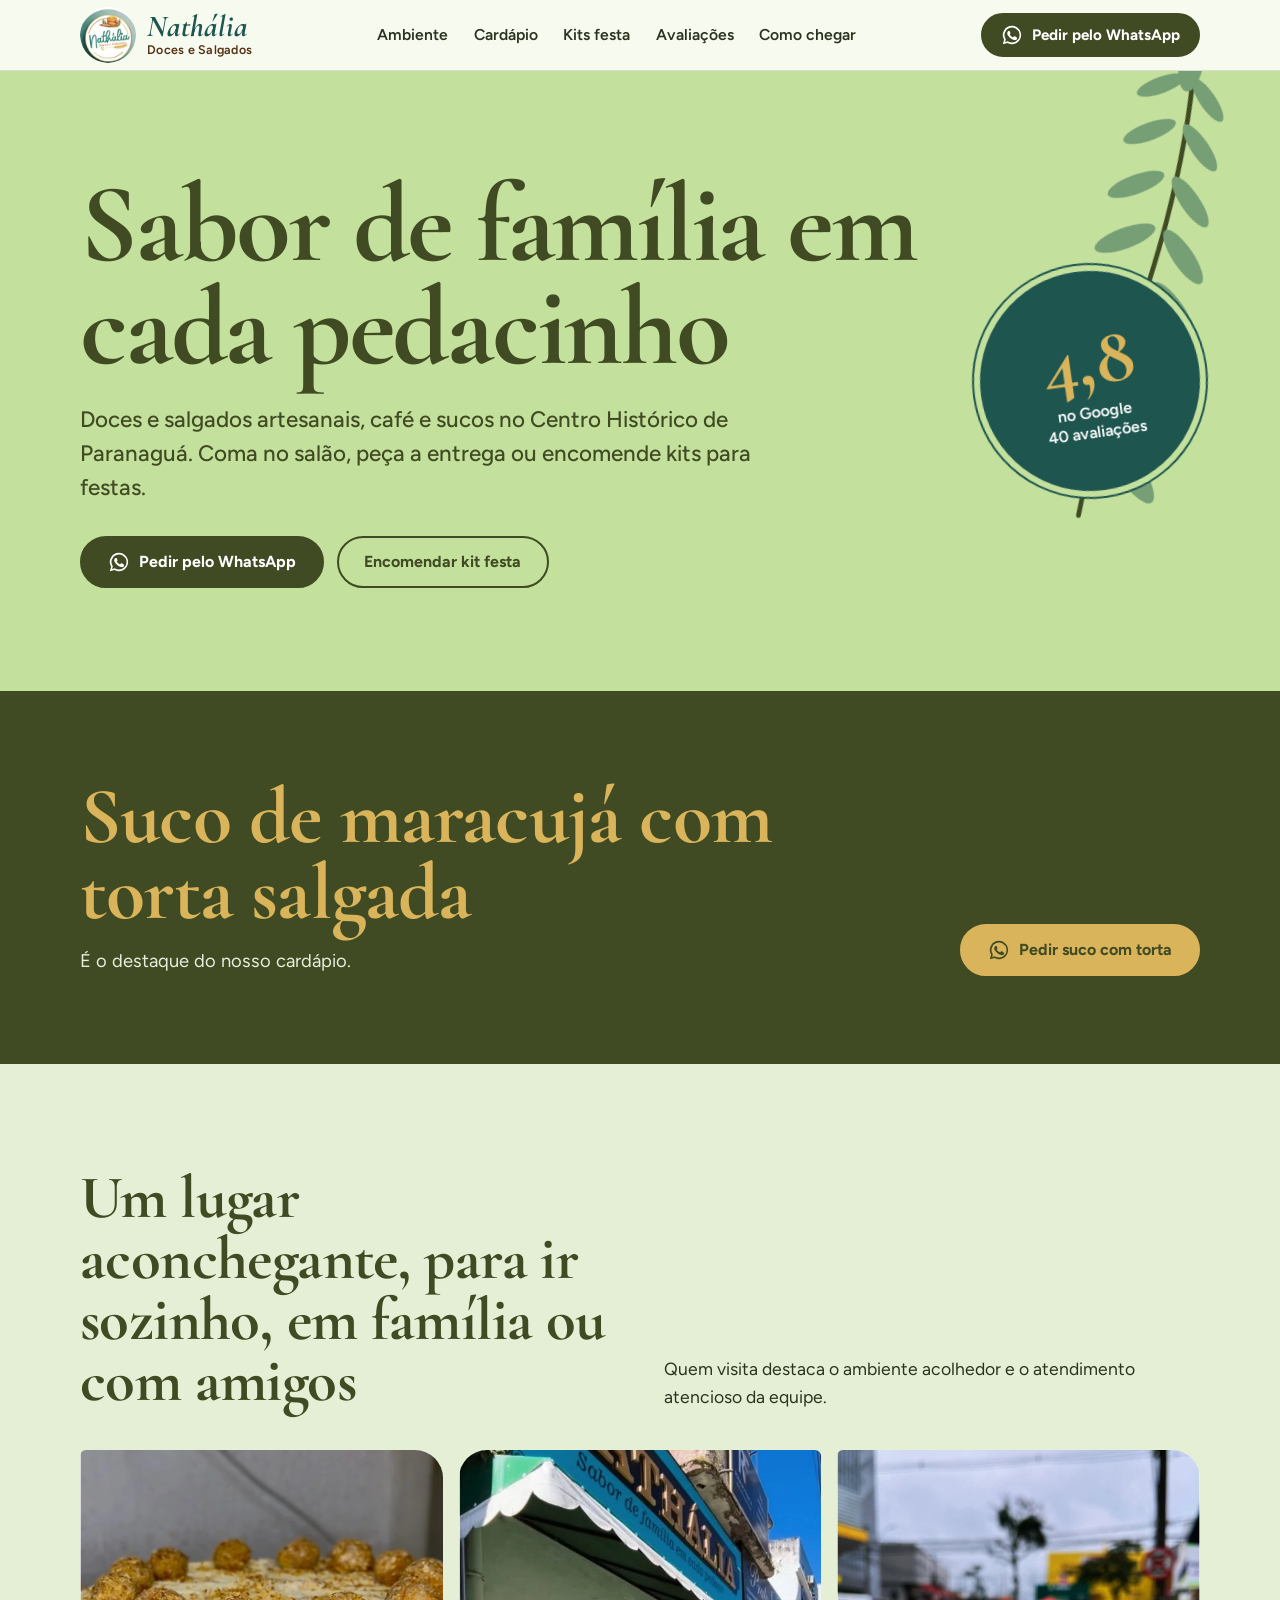
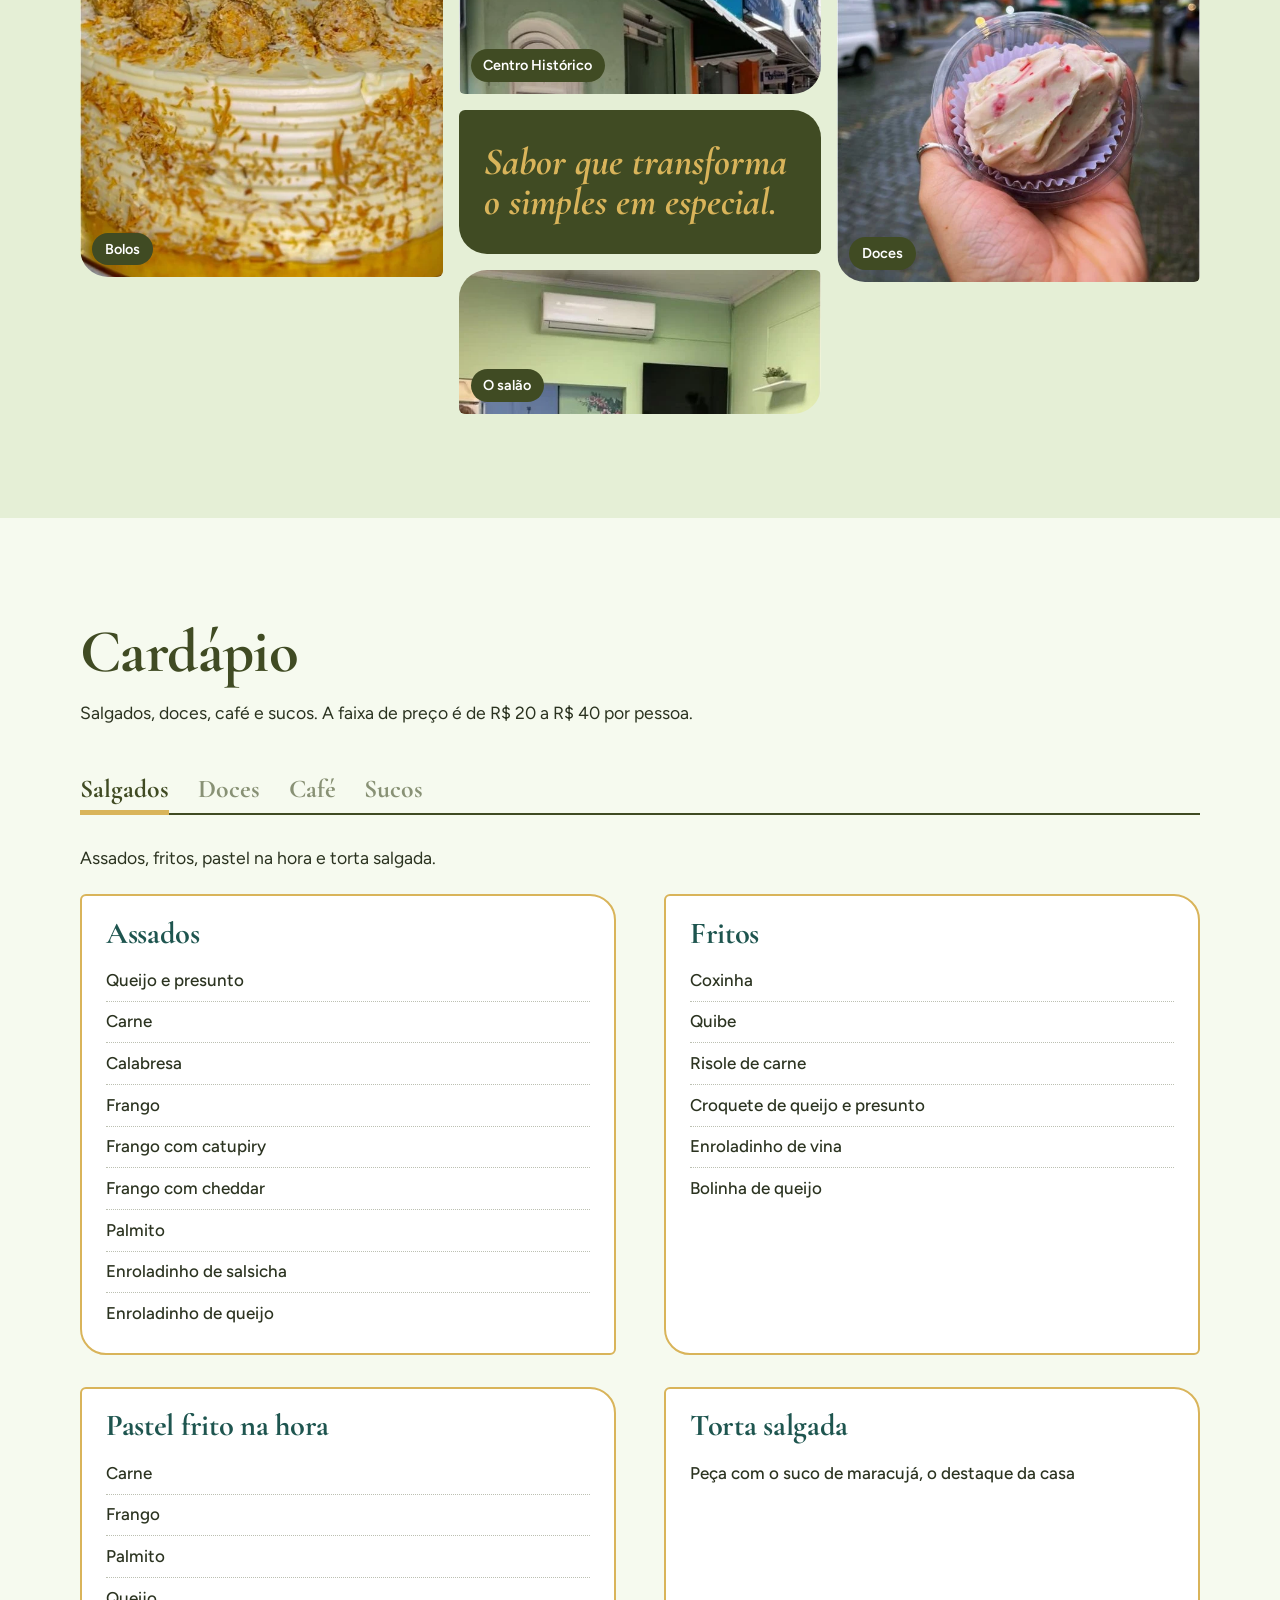
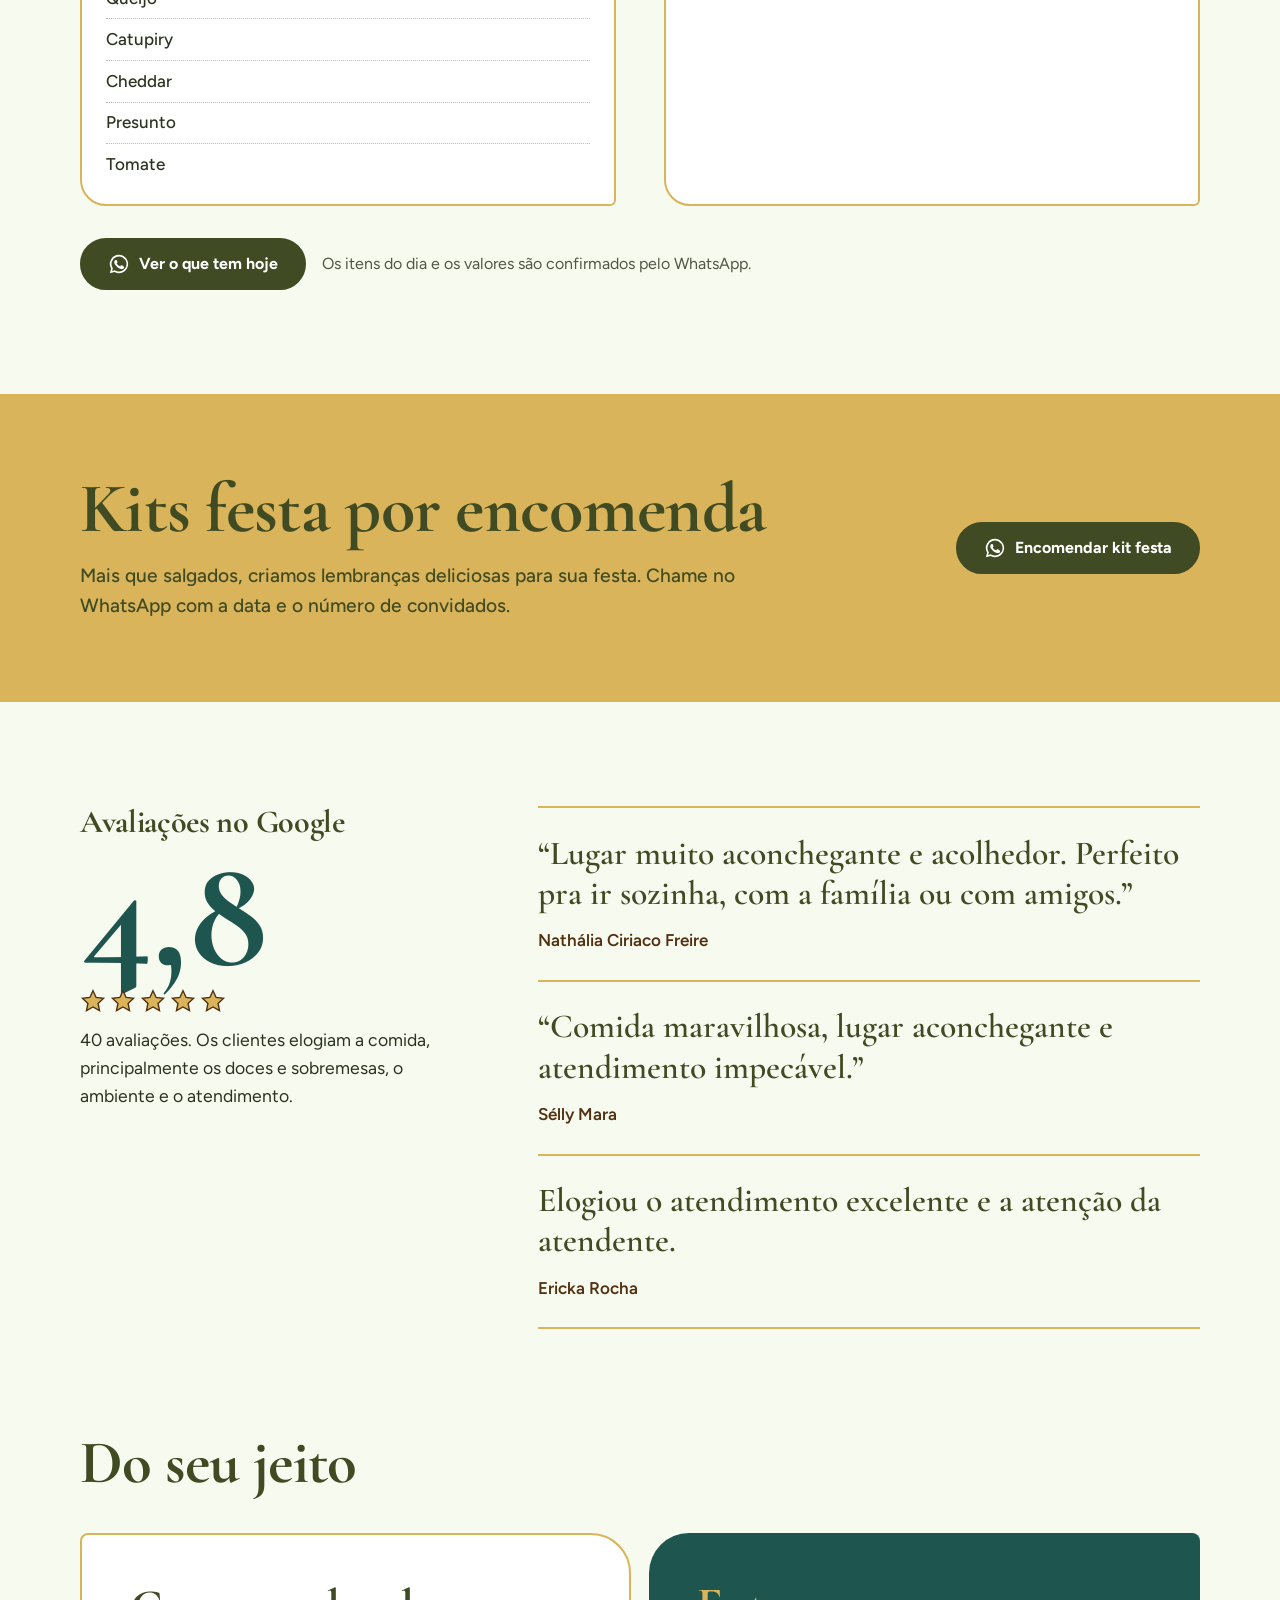
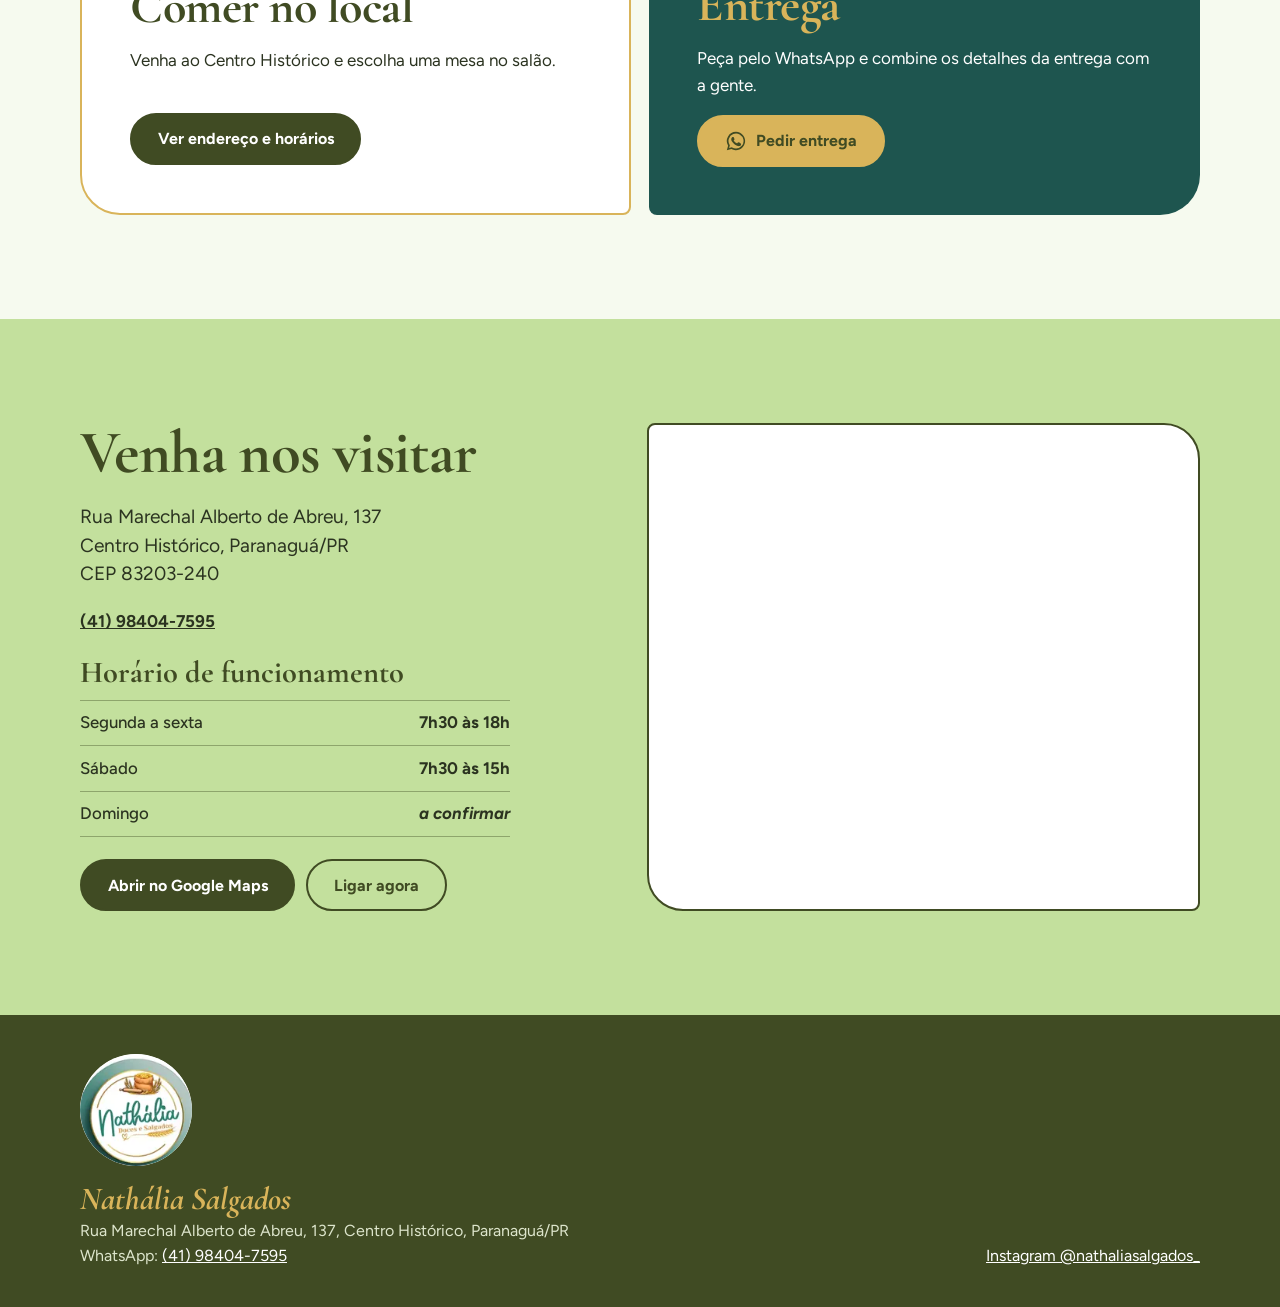
==== commit 26d9554d: "Ambiente: fotos inteiras e ampliação ao toque Co-Authored-By: Claude Sonnet 5.5 <noreply@anthropic.c" ====
--- a/index.html
+++ b/index.html
@@ -152,21 +152,22 @@
 .ambient{background:#E5EFD6}
 .ambient .sec-head{grid-template-columns:1fr}
 @media(min-width:860px){.ambient .sec-head{grid-template-columns:1fr 1fr;align-items:end;gap:3rem}}
-.gallery{display:grid;gap:14px;grid-template-columns:1fr 1fr}
-.shot{position:relative;margin:0;min-height:200px;overflow:hidden;border-radius:6px 28px 6px 28px;background:var(--salvia)}
+.gallery{columns:2;column-gap:14px}
+@media(min-width:860px){.gallery{columns:3;column-gap:16px}}
+.shot{position:relative;margin:0 0 14px;break-inside:avoid;overflow:hidden;border-radius:6px 28px 6px 28px;background:var(--salvia)}
+@media(min-width:860px){.shot{margin-bottom:16px}}
 .shot:nth-child(2n){border-radius:28px 6px 28px 6px}
-.shot img{width:100%;height:100%;object-fit:cover}
-.shot figcaption{position:absolute;left:12px;bottom:12px;background:var(--folha);color:#fff;font-size:.9rem;font-weight:600;padding:.3rem .8rem;border-radius:999px}
-.shot.tall{grid-row:span 2;min-height:420px}
-.shot.slogan{background:var(--folha);display:grid;place-content:center;padding:1.6rem;text-align:left}
+.shot button{display:block;width:100%;padding:0;border:0;background:none;cursor:zoom-in}
+.shot img{width:100%;height:auto}
+.shot figcaption{position:absolute;left:12px;bottom:12px;background:var(--folha);color:#fff;font-size:.9rem;font-weight:600;padding:.3rem .8rem;border-radius:999px;pointer-events:none}
+.shot.slogan{background:var(--folha);padding:2rem 1.6rem;text-align:left}
 .shot.slogan p{font:italic 700 clamp(1.7rem,4vw,2.4rem)/1.05 var(--display);color:var(--ouro)}
-@media(min-width:860px){
-  .gallery{grid-template-columns:1fr 1.1fr 1fr;grid-auto-rows:220px}
-  .shot.tall{min-height:0}
-  .shot.wide{grid-column:span 2}
-  .shot.slogan.wide{grid-column:span 3}
-}
-/* avaliações */
+.lightbox{border:0;padding:0;background:transparent;max-width:100vw;max-height:100vh;width:100vw;height:100vh}
+.lightbox::backdrop{background:rgba(20,26,10,.92)}
+.lightbox .box{position:relative;width:100%;height:100%;display:grid;place-items:center;padding:56px 16px 24px}
+.lightbox img{max-width:100%;max-height:100%;width:auto;height:auto;object-fit:contain;border-radius:8px}
+.lightbox .fechar{position:absolute;top:12px;right:12px;min-height:44px;padding:.5rem 1.2rem;border-radius:999px;border:2px solid #fff;background:transparent;color:#fff;font:700 1rem var(--body);cursor:pointer}
+.lightbox .legenda{position:absolute;left:0;right:0;bottom:10px;text-align:center;color:#fff;font-weight:600}
 .reviews .wrap{display:grid;gap:3rem}
 .score{display:flex;flex-direction:column;gap:.7rem}
 .score h2{font-size:2rem}
@@ -269,11 +270,11 @@
         <p>Quem visita destaca o ambiente acolhedor e o atendimento atencioso da equipe.</p>
       </div>
       <div class="gallery">
-        <figure class="shot tall"><img src="img/bolo.webp" alt="Bolo confeitado com bolinhas crocantes e coco ralado dourado" loading="lazy" style="object-position:center 40%"><figcaption>Bolos</figcaption></figure>
-        <figure class="shot wide"><img src="img/fachada.webp" alt="Fachada da Nathália Salgados no Centro Histórico, com toldo branco e placa azul" loading="lazy" style="object-position:center 30%"><figcaption>Centro Histórico</figcaption></figure>
-        <figure class="shot"><img src="img/salao.webp" alt="Salão com paredes verdes, TV e prateleiras" loading="lazy"><figcaption>O salão</figcaption></figure>
-        <figure class="shot"><img src="img/cupcake.webp" alt="Doce cremoso com pedacinhos vermelhos em forminha, segurado na mão" loading="lazy" style="object-position:center 45%"><figcaption>Doces</figcaption></figure>
-        <div class="shot slogan wide"><p>Sabor que transforma o simples em especial.</p></div>
+        <figure class="shot"><button type="button" data-zoom="img/bolo.webp" data-cap="Bolos" aria-label="Ampliar foto: Bolos"><img src="img/bolo.webp" alt="Bolo confeitado com bolinhas crocantes e coco ralado dourado" loading="lazy"></button><figcaption>Bolos</figcaption></figure>
+        <figure class="shot"><button type="button" data-zoom="img/fachada.webp" data-cap="Centro Histórico" aria-label="Ampliar foto: Centro Histórico"><img src="img/fachada.webp" alt="Fachada da Nathália Salgados no Centro Histórico, com toldo branco e placa azul" loading="lazy"></button><figcaption>Centro Histórico</figcaption></figure>
+        <div class="shot slogan"><p>Sabor que transforma o simples em especial.</p></div>
+        <figure class="shot"><button type="button" data-zoom="img/salao.webp" data-cap="O salão" aria-label="Ampliar foto: O salão"><img src="img/salao.webp" alt="Salão com paredes verdes, TV e prateleiras" loading="lazy"></button><figcaption>O salão</figcaption></figure>
+        <figure class="shot"><button type="button" data-zoom="img/cupcake.webp" data-cap="Doces" aria-label="Ampliar foto: Doces"><img src="img/cupcake.webp" alt="Doce cremoso com pedacinhos vermelhos em forminha, segurado na mão" loading="lazy"></button><figcaption>Doces</figcaption></figure>
       </div>
     </div>
   </section>
@@ -471,5 +472,16 @@
 });
 mostrar(MENU[0].id);
 </script>
+<dialog class="lightbox" id="lightbox" aria-label="Foto ampliada"><div class="box"><button class="fechar" type="button" id="fechar">Fechar</button><img id="lb-img" alt=""><p class="legenda" id="lb-cap"></p></div></dialog>
+<script>
+(function(){
+  const d=document.getElementById("lightbox"),im=document.getElementById("lb-img"),cp=document.getElementById("lb-cap");
+  document.querySelectorAll("[data-zoom]").forEach(b=>b.addEventListener("click",()=>{
+    im.src=b.dataset.zoom; im.alt=b.querySelector("img").alt; cp.textContent=b.dataset.cap; d.showModal();
+  }));
+  document.getElementById("fechar").addEventListener("click",()=>d.close());
+  d.addEventListener("click",e=>{ if(e.target===d||e.target.classList.contains("box")) d.close(); });
+})();
+</script>
 </body>
 </html>
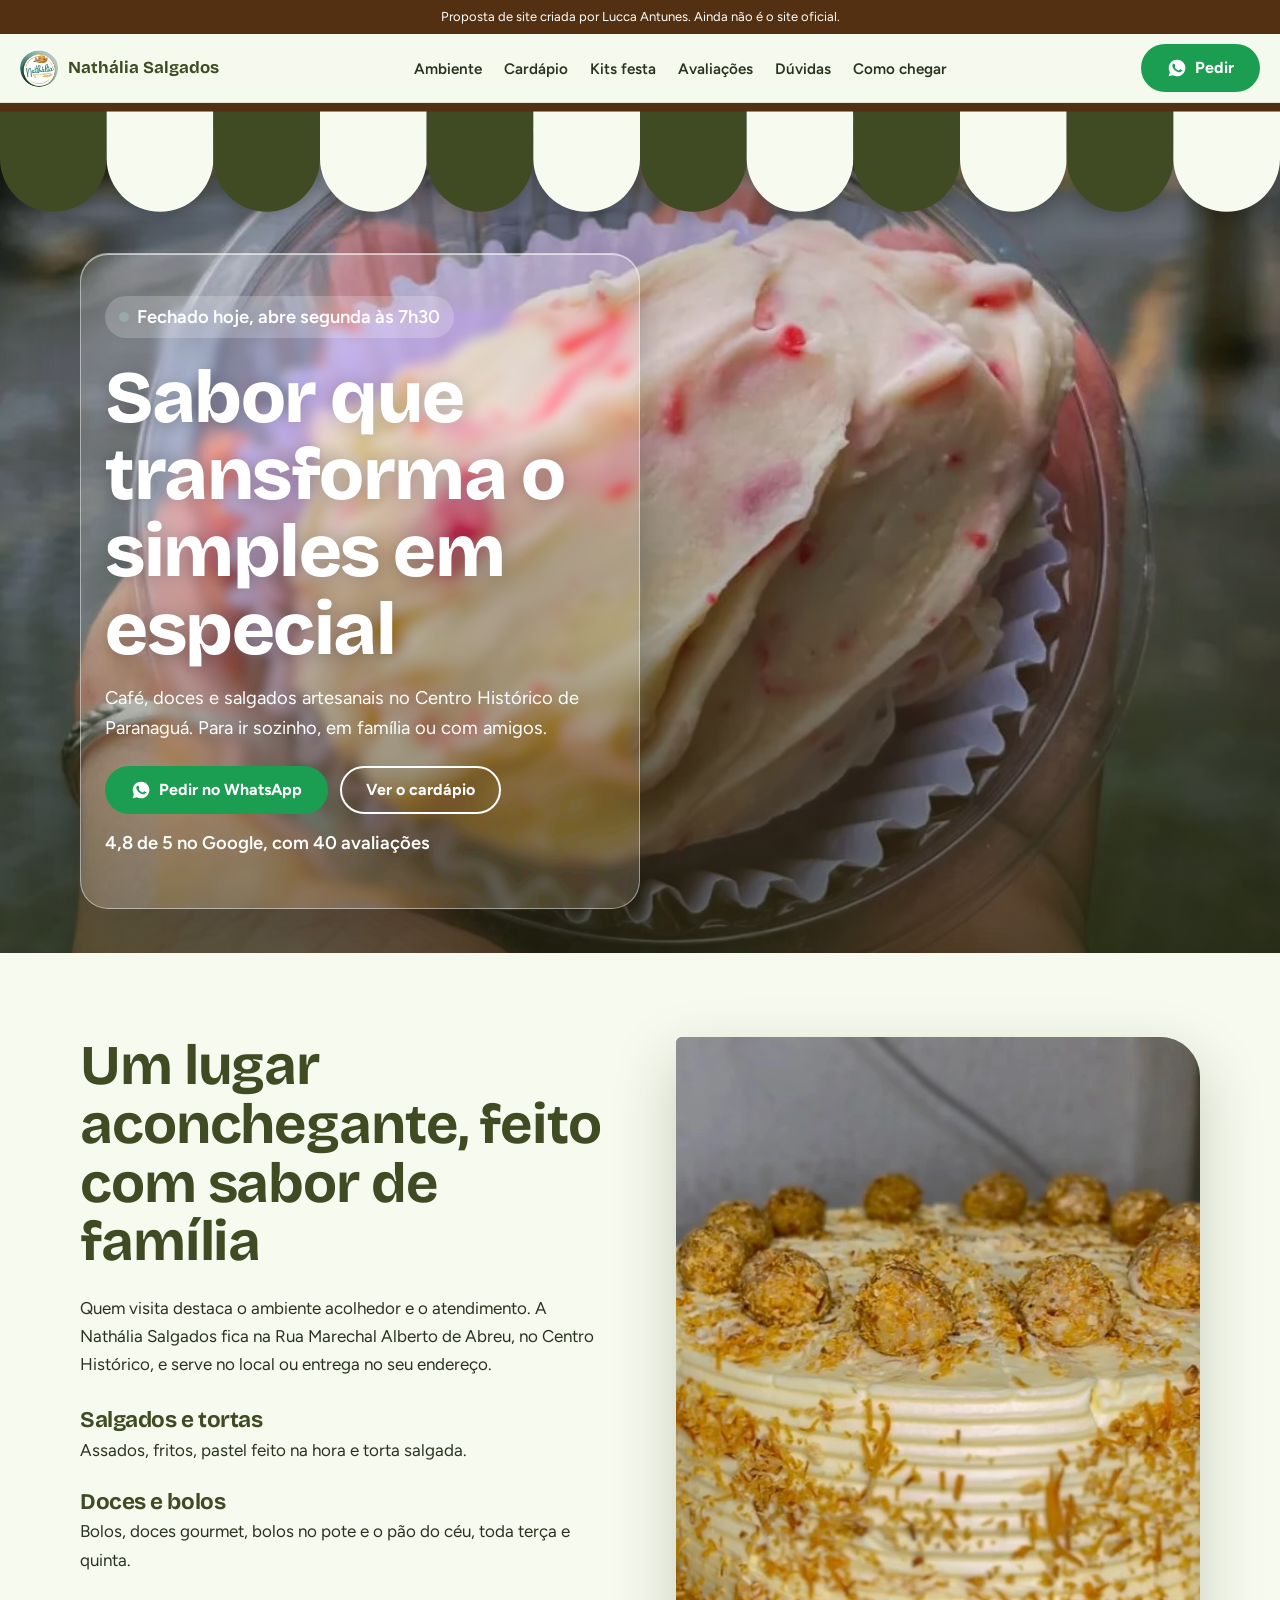
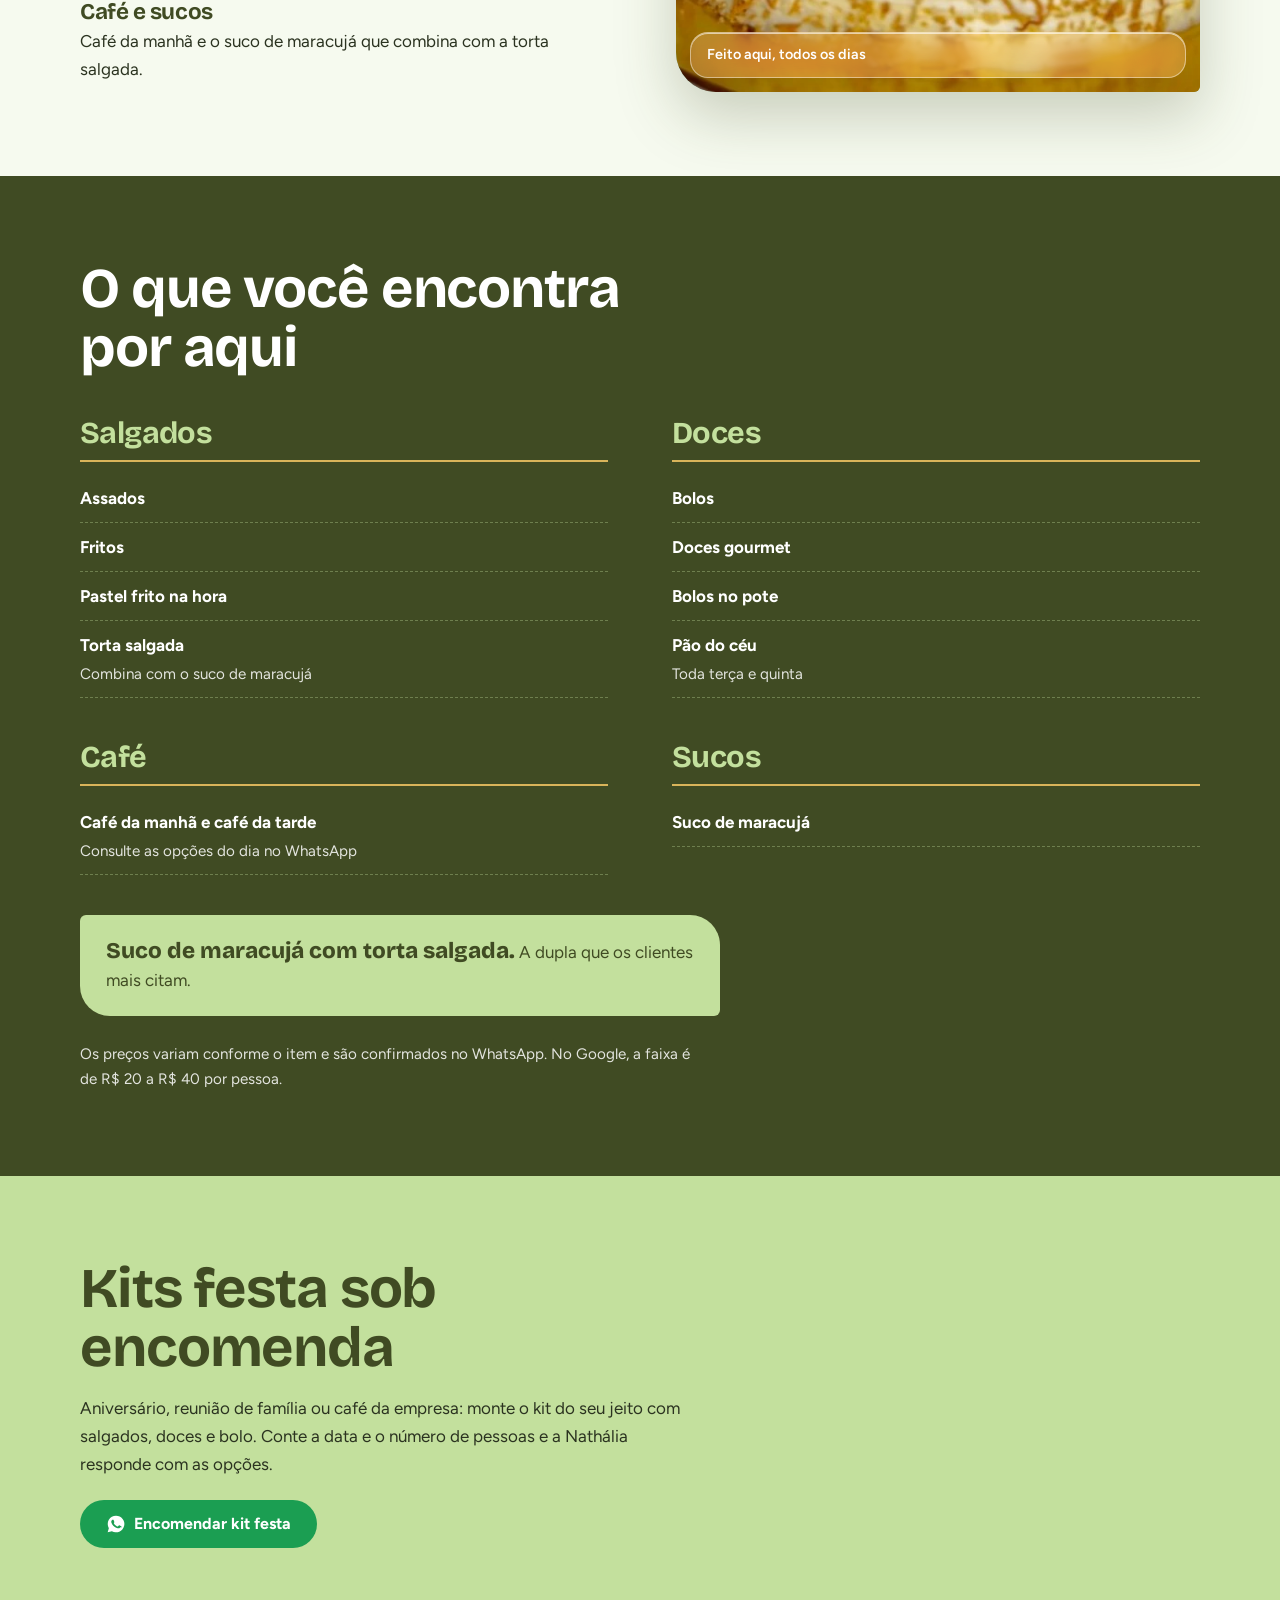
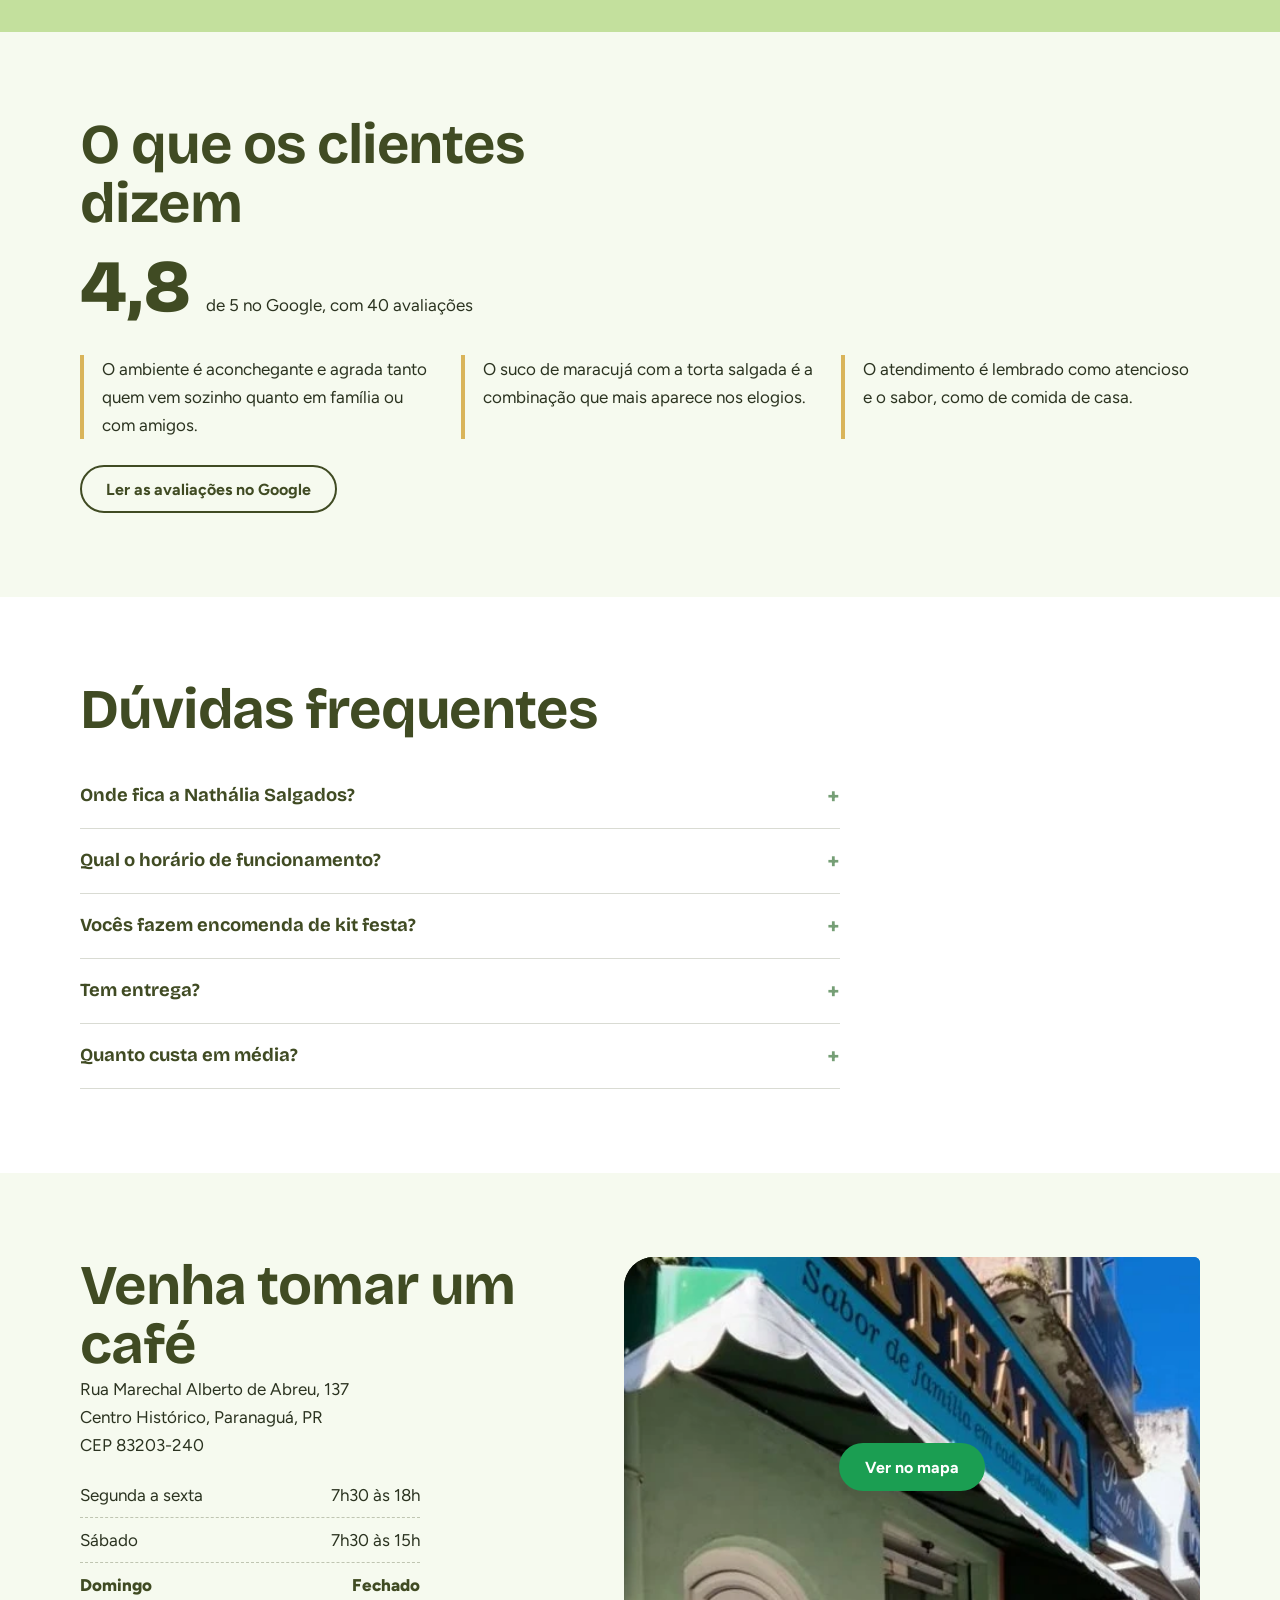
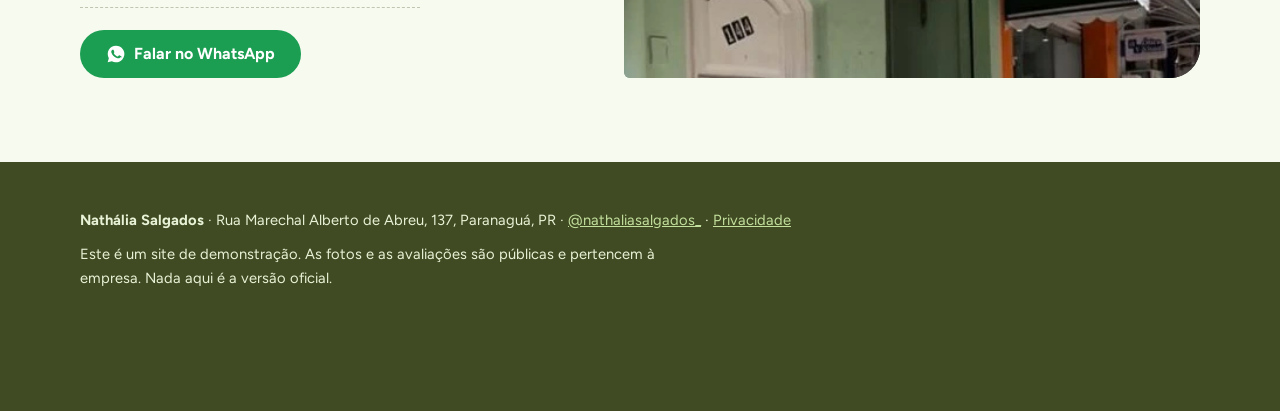
==== commit d4d5707f: "Refaz o site: modo proposta, vidro líquido, parallax, FAQ, SEO e segurança Co-Authored-By: Claude So" ====
--- a/index.html
+++ b/index.html
@@ -1,487 +1,100 @@
-<!DOCTYPE html>
+<!doctype html>
 <html lang="pt-BR">
 <head>
 <meta charset="utf-8">
-<meta name="viewport" content="width=device-width, initial-scale=1">
-<title>Nathália Salgados | Doces e salgados artesanais em Paranaguá</title>
-<meta name="description" content="Doces e salgados artesanais, café e sucos no Centro Histórico de Paranaguá. Coma no salão, peça a entrega ou encomende kits para festas. Rua Marechal Alberto de Abreu, 137.">
-<meta name="theme-color" content="#C3E09D">
-<meta property="og:type" content="website">
-<meta property="og:locale" content="pt_BR">
-<meta property="og:title" content="Nathália Salgados | Paranaguá">
-<meta property="og:description" content="Sabor de família em cada pedacinho. Doces e salgados artesanais no Centro Histórico de Paranaguá. Nota 4,8 no Google.">
-<link rel="icon" type="image/webp" href="img/fav.webp">
-<link rel="preconnect" href="https://fonts.googleapis.com">
-<link rel="preconnect" href="https://fonts.gstatic.com" crossorigin>
-<link href="https://fonts.googleapis.com/css2?family=Cormorant+Garamond:ital,wght@0,500;0,600;0,700;1,600;1,700&family=Figtree:wght@400;500;600;700&display=swap" rel="stylesheet">
-<script type="application/ld+json">
-{
-  "@context": "https://schema.org",
-  "@type": "CafeOrCoffeeShop",
-  "name": "Nathália Salgados",
-  "description": "Ateliê de doces e salgados artesanais",
-  "servesCuisine": ["Salgados", "Doces", "Café", "Sucos"],
-  "priceRange": "R$ 20 - R$ 40",
-  "telephone": "+55 41 98404-7595",
-  "sameAs": ["https://www.instagram.com/nathaliasalgados_/"],
-  "address": {
-    "@type": "PostalAddress",
-    "streetAddress": "Rua Marechal Alberto de Abreu, 137",
-    "addressLocality": "Paranaguá",
-    "addressRegion": "PR",
-    "postalCode": "83203-240",
-    "addressCountry": "BR"
-  },
-  "geo": { "@type": "GeoCoordinates", "latitude": -25.5191078, "longitude": -48.5059186 },
-  "openingHoursSpecification": [
-    { "@type": "OpeningHoursSpecification", "dayOfWeek": ["Monday","Tuesday","Wednesday","Thursday","Friday"], "opens": "07:30", "closes": "18:00" },
-    { "@type": "OpeningHoursSpecification", "dayOfWeek": "Saturday", "opens": "07:30", "closes": "15:00" }
-  ],
-  "aggregateRating": { "@type": "AggregateRating", "ratingValue": "4.8", "reviewCount": "40" },
-  "hasMap": "https://www.google.com/maps/place/Nath%C3%A1lia+Salgados/@-25.5191078,-48.5059186,17z/data=!3m1!4b1!4m6!3m5!1s0x94db9bafb7790091:0xb802eb035a132344!8m2!3d-25.5191078!4d-48.5059186!16s%2Fg%2F11mqx07w_8"
-}
-</script>
-<style>
-/* Paleta tirada das artes da marca (Canva e Instagram) */
-:root{
-  --folha:#404B23;     /* verde oliva escuro das artes do Instagram */
-  --maca:#C3E09D;      /* verde claro dos slides do cardápio */
-  --salvia:#769F76;    /* verde sálvia dos botões do cardápio */
-  --ouro:#D9B45A;      /* dourado das molduras e detalhes */
-  --marrom:#533012;    /* marrom do nome "Nathália" nas artes */
-  --teal:#1E554F;      /* verde-azulado do logo */
-  --fundo:#F6FAEF;
-  --texto:#2B3320;
-  --wa:#1B9E52;
-  --display:"Cormorant Garamond", Georgia, "Times New Roman", serif;
-  --body:"Figtree", system-ui, -apple-system, "Segoe UI", sans-serif;
-}
-*{box-sizing:border-box;margin:0}
-html{scroll-behavior:smooth;scroll-padding-top:76px}
-body{font-family:var(--body);font-size:1.0625rem;line-height:1.6;color:var(--texto);background:var(--fundo);-webkit-font-smoothing:antialiased}
-img,svg{display:block;max-width:100%}
-a{color:inherit}
-:focus-visible{outline:3px solid var(--marrom);outline-offset:3px;border-radius:4px}
-.wrap{width:min(1120px,100% - 40px);margin-inline:auto}
-h1,h2,h3{font-family:var(--display);line-height:1;letter-spacing:-.01em;font-weight:700;color:var(--folha)}
-h2{font-size:clamp(2.3rem,6vw,3.8rem)}
-p{max-width:62ch}
-/* botões */
-.btn{display:inline-flex;align-items:center;gap:.6rem;min-height:52px;padding:.8rem 1.6rem;border-radius:999px;border:2px solid var(--folha);font:700 1rem/1.1 var(--body);text-decoration:none;cursor:pointer;transition:transform .15s ease,background .15s ease,color .15s ease}
-.btn svg{width:22px;height:22px;flex:none}
-.btn-solid{background:var(--folha);color:#fff}
-.btn-solid:hover{background:#2f3919;transform:translateY(-2px)}
-.btn-line{background:transparent;color:var(--folha)}
-.btn-line:hover{background:var(--folha);color:#fff}
-.btn-gold{background:var(--ouro);color:var(--folha);border-color:var(--ouro)}
-.btn-gold:hover{background:#fff;border-color:#fff;transform:translateY(-2px)}
-/* topo */
-header.top{position:sticky;top:0;z-index:20;background:rgba(246,250,239,.93);backdrop-filter:blur(8px);border-bottom:1px solid rgba(64,75,35,.15)}
-.top .wrap{display:flex;align-items:center;justify-content:space-between;gap:1rem;min-height:70px}
-.brand{text-decoration:none;display:flex;align-items:center;gap:.7rem;line-height:1;white-space:nowrap}
-.brand img{width:56px;height:56px;border-radius:50%}
-.brand .nome{display:flex;flex-direction:column}
-.brand b{font:italic 700 1.9rem/1 var(--display);color:var(--teal)}
-.brand small{font:600 .78rem/1.3 var(--body);color:var(--marrom);letter-spacing:.02em}
-.top nav{display:none;gap:1.6rem}
-.top nav a{text-decoration:none;font-weight:600;font-size:.98rem}
-.top nav a:hover{text-decoration:underline;text-underline-offset:5px;text-decoration-thickness:2px}
-.top .btn{min-height:44px;padding:.5rem 1.1rem;font-size:.95rem;white-space:nowrap}
-@media(max-width:480px){.top .btn{padding:.5rem .9rem;font-size:.88rem}.top .btn svg{display:none}.brand img{width:44px;height:44px}.brand b{font-size:1.5rem}.brand small{font-size:.7rem}}
-@media(min-width:860px){.top nav{display:flex}}
-/* hero */
-.hero{position:relative;overflow:hidden;background:var(--maca);padding:clamp(48px,8vw,104px) 0 clamp(56px,8vw,112px)}
-.hero .wrap{position:relative;z-index:1;display:grid;gap:2.4rem}
-.hero h1{font-size:clamp(3.2rem,10.5vw,7rem);max-width:10.5em;line-height:.92;letter-spacing:-.02em}
-.hero p.lead{margin-top:1.5rem;font-size:clamp(1.15rem,2.4vw,1.4rem);line-height:1.5;font-weight:500;max-width:32em;color:var(--folha)}
-.hero .actions{margin-top:2rem;display:flex;flex-wrap:wrap;gap:.8rem}
-.seal{width:168px;aspect-ratio:1;border-radius:50%;background:var(--teal);color:var(--ouro);display:grid;place-content:center;text-align:center;transform:rotate(-8deg);box-shadow:0 0 0 6px var(--maca),0 0 0 8px var(--teal)}
-.seal b{font:700 3.8rem/1 var(--display)}
-.seal span{font-size:.92rem;font-weight:600;line-height:1.25;color:#fff;margin-top:.2rem}
-@media(min-width:860px){
-  .hero .wrap{grid-template-columns:1fr auto;align-items:center;gap:3rem}
-  .seal{width:220px;margin-right:4%}
-  .seal b{font-size:5rem}
-  .seal span{font-size:1rem}
-}
-/* ramos de oliveira, a marca registrada das artes da Nathália */
-.ramo{position:absolute;z-index:0;width:min(34vw,300px);height:auto;pointer-events:none}
-.ramo.a{top:-30px;right:-20px;transform:rotate(18deg)}
-@media(max-width:859px){.ramo.a{opacity:.55}}
-/* única animação de entrada da página */
-.hero .wrap > *{animation:rise .8s cubic-bezier(.2,.7,.2,1) both}
-.hero .wrap > div{animation-delay:.1s}
-.hero .seal{animation:stamp .7s .55s cubic-bezier(.3,1.4,.5,1) both}
-.ramo.a{animation:sway 1.4s cubic-bezier(.2,.7,.2,1) both}
-@keyframes rise{from{opacity:0;transform:translateY(22px)}to{opacity:1;transform:none}}
-@keyframes stamp{from{opacity:0;transform:rotate(-8deg) scale(1.5)}to{opacity:1;transform:rotate(-8deg) scale(1)}}
-@keyframes sway{from{opacity:0;transform:rotate(40deg) translateY(-20px)}to{transform:rotate(18deg)}}
-/* destaque */
-.feature{background:var(--folha);color:#fff;padding:clamp(48px,8vw,88px) 0}
-.feature .wrap{display:grid;gap:1.6rem;align-items:end}
-.feature h2{color:var(--ouro);font-size:clamp(2.6rem,7.5vw,5rem);max-width:12em;line-height:.95}
-.feature p{font-size:1.15rem;color:#E8EDDC;margin-top:1rem}
-@media(min-width:860px){.feature .wrap{grid-template-columns:1fr auto}}
-/* seções */
-section.block{padding:clamp(56px,9vw,104px) 0}
-.sec-head{display:grid;gap:1rem;margin-bottom:2.4rem}
-.sec-head p{font-size:1.1rem}
-/* cardápio */
-.tabs{display:flex;flex-wrap:wrap;gap:.5rem 1.8rem;border-bottom:2px solid var(--folha);margin-bottom:1.8rem}
-.tab{appearance:none;background:none;border:0;border-bottom:5px solid transparent;margin-bottom:-2px;padding:.7rem 0 .5rem;font:700 1.6rem/1 var(--display);color:rgba(64,75,35,.6);cursor:pointer}
-.tab:hover{color:var(--folha)}
-.tab[aria-selected="true"]{color:var(--folha);border-bottom-color:var(--ouro)}
-.panel{min-height:240px}
-.panel p.note{font-size:1.1rem;margin-bottom:1.4rem}
-.groups{display:grid;gap:2rem 3rem}
-@media(min-width:760px){.groups{grid-template-columns:1fr 1fr}}
-.group{border:2px solid var(--ouro);border-radius:6px 26px 6px 26px;padding:1.4rem 1.5rem 1.2rem;background:#fff}
-.group h3{font-size:1.9rem;margin-bottom:.7rem;color:var(--teal)}
-.group ul{list-style:none;padding:0}
-.group li{padding:.42rem 0;border-bottom:1px dotted rgba(64,75,35,.35);font-weight:500}
-.group li:last-child{border-bottom:0}
-.menu-foot{margin-top:2rem;display:flex;flex-wrap:wrap;gap:1rem;align-items:center}
-.menu-foot small{font-size:1rem;color:rgba(43,51,32,.82)}
-/* kits festa */
-.party{background:var(--ouro);padding:clamp(44px,7vw,80px) 0}
-.party .wrap{display:grid;gap:1.6rem;align-items:center}
-.party h2{font-size:clamp(2.4rem,6.5vw,4.4rem)}
-.party p{margin-top:1rem;font-size:1.2rem;color:var(--folha);font-weight:500}
-@media(min-width:860px){.party .wrap{grid-template-columns:1fr auto}}
-/* ambiente */
-.ambient{background:#E5EFD6}
-.ambient .sec-head{grid-template-columns:1fr}
-@media(min-width:860px){.ambient .sec-head{grid-template-columns:1fr 1fr;align-items:end;gap:3rem}}
-.gallery{columns:2;column-gap:14px}
-@media(min-width:860px){.gallery{columns:3;column-gap:16px}}
-.shot{position:relative;margin:0 0 14px;break-inside:avoid;overflow:hidden;border-radius:6px 28px 6px 28px;background:var(--salvia)}
-@media(min-width:860px){.shot{margin-bottom:16px}}
-.shot:nth-child(2n){border-radius:28px 6px 28px 6px}
-.shot button{display:block;width:100%;padding:0;border:0;background:none;cursor:zoom-in}
-.shot img{width:100%;height:auto}
-.shot figcaption{position:absolute;left:12px;bottom:12px;background:var(--folha);color:#fff;font-size:.9rem;font-weight:600;padding:.3rem .8rem;border-radius:999px;pointer-events:none}
-.shot.slogan{background:var(--folha);padding:2rem 1.6rem;text-align:left}
-.shot.slogan p{font:italic 700 clamp(1.7rem,4vw,2.4rem)/1.05 var(--display);color:var(--ouro)}
-.lightbox{border:0;padding:0;background:transparent;max-width:100vw;max-height:100vh;width:100vw;height:100vh}
-.lightbox::backdrop{background:rgba(20,26,10,.92)}
-.lightbox .box{position:relative;width:100%;height:100%;display:grid;place-items:center;padding:56px 16px 24px}
-.lightbox img{max-width:100%;max-height:100%;width:auto;height:auto;object-fit:contain;border-radius:8px}
-.lightbox .fechar{position:absolute;top:12px;right:12px;min-height:44px;padding:.5rem 1.2rem;border-radius:999px;border:2px solid #fff;background:transparent;color:#fff;font:700 1rem var(--body);cursor:pointer}
-.lightbox .legenda{position:absolute;left:0;right:0;bottom:10px;text-align:center;color:#fff;font-weight:600}
-.reviews .wrap{display:grid;gap:3rem}
-.score{display:flex;flex-direction:column;gap:.7rem}
-.score h2{font-size:2rem}
-.score b{font:700 clamp(6rem,19vw,10rem)/.8 var(--display);color:var(--teal)}
-.stars{display:flex;gap:4px}
-.stars svg{width:26px;height:26px;fill:var(--ouro);stroke:var(--marrom);stroke-width:1.3}
-.score p{font-size:1.1rem}
-.quotes{display:grid}
-blockquote{padding:1.6rem 0;border-top:2px solid var(--ouro)}
-blockquote:last-child{border-bottom:2px solid var(--ouro)}
-blockquote p{font:600 clamp(1.5rem,3.4vw,2.1rem)/1.2 var(--display);color:var(--folha);max-width:28em}
-blockquote footer{margin-top:.8rem;font-weight:600;color:var(--marrom)}
-@media(min-width:900px){.reviews .wrap{grid-template-columns:.8fr 1.4fr;gap:5rem}}
-/* atendimento */
-.ways{display:grid;gap:18px}
-.way{padding:clamp(28px,5vw,48px);border-radius:8px 40px 8px 40px;display:flex;flex-direction:column;gap:1rem;align-items:flex-start}
-.way h3{font-size:clamp(2.2rem,4.5vw,3rem)}
-.way.salon{background:#fff;border:2px solid var(--ouro)}
-.way.delivery{background:var(--teal);color:#fff;border-radius:40px 8px 40px 8px}
-.way.delivery h3{color:var(--ouro)}
-.way .btn{margin-top:auto}
-@media(min-width:860px){.ways{grid-template-columns:1fr 1fr}}
-/* visite */
-.visit{background:var(--maca)}
-.visit .wrap{display:grid;gap:2.4rem}
-.visit address{font-style:normal;font-size:1.2rem;line-height:1.5;margin:1.2rem 0}
-.visit .row-btn{display:flex;flex-wrap:wrap;gap:.7rem;margin-top:1.4rem}
-table.hours{border-collapse:collapse;width:100%;max-width:430px;margin-top:1.4rem;font-size:1.05rem}
-table.hours caption{text-align:left;font:700 1.9rem/1 var(--display);padding-bottom:.7rem;color:var(--folha)}
-table.hours th,table.hours td{text-align:left;padding:.55rem 0;border-top:1px solid rgba(64,75,35,.4);font-weight:500}
-table.hours td{text-align:right;font-weight:700}
-table.hours tr:last-child th,table.hours tr:last-child td{border-bottom:1px solid rgba(64,75,35,.4)}
-.tbd{font-weight:500;font-style:italic}
-.map{border:2px solid var(--folha);border-radius:8px 36px 8px 36px;overflow:hidden;min-height:340px;background:#fff}
-.map iframe{width:100%;height:100%;min-height:340px;border:0;display:block}
-@media(min-width:900px){.visit .wrap{grid-template-columns:1fr 1.1fr;align-items:stretch;gap:4rem}.map{min-height:480px}}
-footer.site{background:var(--folha);color:#DDE5CC;padding:2.4rem 0 5.5rem;font-size:1rem}
-footer.site .wrap{display:grid;gap:1.2rem}
-footer.site .foot-brand img{width:112px;height:112px;border-radius:50%;margin-bottom:.8rem;background:#fff}
-footer.site strong{font:italic 700 2rem var(--display);color:var(--ouro)}
-footer.site a{color:#fff}
-@media(min-width:860px){footer.site{padding-bottom:2.4rem}footer.site .wrap{grid-template-columns:1fr auto;align-items:end}}
-.fab{position:fixed;right:16px;bottom:16px;z-index:30;display:flex;align-items:center;gap:.6rem;background:var(--wa);color:#fff;text-decoration:none;font-weight:700;padding:.85rem 1.2rem;border-radius:999px;box-shadow:0 6px 18px rgba(0,0,0,.28)}
-.fab svg{width:24px;height:24px}
-@media(min-width:860px){.fab{display:none}}
-@media(prefers-reduced-motion:reduce){
-  *{animation:none !important;transition:none !important;scroll-behavior:auto !important}
-}
-</style>
+<meta name="viewport" content="width=device-width,initial-scale=1">
+<title>Nathália Salgados | Café, doces e salgados artesanais em Paranaguá</title>
+<meta name="description" content="Café, confeitaria e salgados artesanais no Centro Histórico de Paranaguá. Suco de maracujá com torta salgada, bolos e kits festa. Peça pelo WhatsApp.">
+<meta name="robots" content="noindex,nofollow">
+<meta http-equiv="Content-Security-Policy" content="default-src 'self'; img-src 'self' data:; style-src 'self' 'unsafe-inline'; script-src 'self'; frame-src https://www.google.com; base-uri 'self'; form-action 'none'">
+<meta name="referrer" content="strict-origin-when-cross-origin">
+<meta name="theme-color" content="#404B23">
+<link rel="canonical" href="https://luccaademiconpgua-source.github.io/nathalia-salgados/">
+<link rel="icon" href="img/fav.webp" type="image/webp">
+<link rel="preload" href="assets/fonts/bricolage.woff2" as="font" type="font/woff2" crossorigin>
+<link rel="stylesheet" href="assets/style.css">
+<meta property="og:type" content="website"><meta property="og:locale" content="pt_BR"><meta property="og:title" content="Nathália Salgados | Sabor que transforma o simples em especial"><meta property="og:description" content="Café, doces e salgados artesanais no Centro Histórico de Paranaguá."><meta property="og:url" content="https://luccaademiconpgua-source.github.io/nathalia-salgados/"><meta property="og:image" content="https://luccaademiconpgua-source.github.io/nathalia-salgados/img/og.jpg"><meta property="og:image:width" content="1200"><meta property="og:image:height" content="630"><meta name="twitter:card" content="summary_large_image"><meta name="twitter:image" content="https://luccaademiconpgua-source.github.io/nathalia-salgados/img/og.jpg">
+<script type="application/ld+json">{"@context":"https://schema.org","@graph":[{"@type":"CafeOrCoffeeShop","@id":"https://luccaademiconpgua-source.github.io/nathalia-salgados/#negocio","name":"Nathália Salgados","description":"Café, confeitaria e salgados artesanais no Centro Histórico de Paranaguá.","image":"https://luccaademiconpgua-source.github.io/nathalia-salgados/img/og.jpg","url":"https://luccaademiconpgua-source.github.io/nathalia-salgados/","telephone":"+55 41 98404-7595","priceRange":"R$ 20-40","servesCuisine":["Salgados","Doces","Café","Sucos"],"address":{"@type":"PostalAddress","streetAddress":"Rua Marechal Alberto de Abreu, 137","addressLocality":"Paranaguá","addressRegion":"PR","postalCode":"83203-240","addressCountry":"BR"},"openingHoursSpecification":[{"@type":"OpeningHoursSpecification","dayOfWeek":["Monday","Tuesday","Wednesday","Thursday","Friday"],"opens":"07:30","closes":"18:00"},{"@type":"OpeningHoursSpecification","dayOfWeek":"Saturday","opens":"07:30","closes":"15:00"}],"aggregateRating":{"@type":"AggregateRating","ratingValue":"4.8","reviewCount":"40"},"sameAs":["https://www.instagram.com/nathaliasalgados_/"]},{"@type":"FAQPage","mainEntity":[{"@type":"Question","name":"Onde fica a Nathália Salgados?","acceptedAnswer":{"@type":"Answer","text":"Na Rua Marechal Alberto de Abreu, 137, no Centro Histórico de Paranaguá (PR), CEP 83203-240."}},{"@type":"Question","name":"Qual o horário de funcionamento?","acceptedAnswer":{"@type":"Answer","text":"De segunda a sexta, das 7h30 às 18h. Aos sábados, das 7h30 às 15h. Aos domingos fica fechado."}},{"@type":"Question","name":"Vocês fazem encomenda de kit festa?","acceptedAnswer":{"@type":"Answer","text":"Sim. Chame no WhatsApp (41) 98404-7595 com a data, o número de pessoas e o que você quer servir."}},{"@type":"Question","name":"Tem entrega?","acceptedAnswer":{"@type":"Answer","text":"Sim, além de atender no local. Para pedidos, fale no WhatsApp (41) 98404-7595."}},{"@type":"Question","name":"Quanto custa em média?","acceptedAnswer":{"@type":"Answer","text":"No Google, a faixa informada é de R$ 20 a R$ 40 por pessoa. Os preços de cada item são confirmados no WhatsApp."}}]}]}</script>
 </head>
 <body>
-<svg width="0" height="0" style="position:absolute" aria-hidden="true">
-  <symbol id="i-wa" viewBox="0 0 24 24"><path fill="currentColor" d="M12 2a10 10 0 0 0-8.6 15.1L2 22l5-1.3A10 10 0 1 0 12 2Zm0 18.2a8.2 8.2 0 0 1-4.2-1.2l-.3-.2-3 .8.8-2.9-.2-.3A8.2 8.2 0 1 1 12 20.200Zm4.500-6.100c-.2-.1-1.500-.7-1.700-.8-.2-.1-.4-.1-.6.1l-.8 1c-.1.200-.3.200-.5.100a6.700 6.700 0 0 1-3.300-2.900c-.2-.4.200-.4.700-1.300.1-.2 0-.3 0-.5l-.8-1.800c-.2-.5-.4-.4-.6-.4h-.5a1 1 0 0 0-.7.300 3 3 0 0 0-.9 2.200c0 1.300.9 2.600 1.100 2.800.1.200 1.900 2.900 4.600 4 1.700.7 2.400.8 3.200.6.500-.1 1.500-.6 1.700-1.200.2-.6.200-1.100.1-1.200-.1-.1-.2-.2-.5-.3Z"/></symbol>
-  <symbol id="ramo" viewBox="0 0 220 360"><path d="M112 356 C100 260 122 150 90 12" fill="none" stroke="#404B23" stroke-width="3.5" stroke-linecap="round"/><ellipse cx="136.5" cy="312.0" rx="30.0" ry="9.6" transform="rotate(38 136.5 312.0)" fill="#769F76"/><ellipse cx="79.5" cy="312.0" rx="30.0" ry="9.6" transform="rotate(-38 79.5 312.0)" fill="#769F76"/><ellipse cx="131.0" cy="272.0" rx="28.4" ry="9.1" transform="rotate(38 131.0 272.0)" fill="#769F76"/><ellipse cx="77.0" cy="272.0" rx="28.4" ry="9.1" transform="rotate(-38 77.0 272.0)" fill="#769F76"/><ellipse cx="131.5" cy="232.0" rx="26.8" ry="8.6" transform="rotate(38 131.5 232.0)" fill="#769F76"/><ellipse cx="80.5" cy="232.0" rx="26.8" ry="8.6" transform="rotate(-38 80.5 232.0)" fill="#769F76"/><ellipse cx="131.9" cy="192.0" rx="25.2" ry="8.1" transform="rotate(38 131.9 192.0)" fill="#769F76"/><ellipse cx="84.1" cy="192.0" rx="25.2" ry="8.1" transform="rotate(-38 84.1 192.0)" fill="#769F76"/><ellipse cx="126.4" cy="152.0" rx="23.6" ry="7.6" transform="rotate(38 126.4 152.0)" fill="#769F76"/><ellipse cx="81.6" cy="152.0" rx="23.6" ry="7.6" transform="rotate(-38 81.6 152.0)" fill="#769F76"/><ellipse cx="118.9" cy="112.0" rx="22.0" ry="7.0" transform="rotate(38 118.9 112.0)" fill="#769F76"/><ellipse cx="77.1" cy="112.0" rx="22.0" ry="7.0" transform="rotate(-38 77.1 112.0)" fill="#769F76"/><ellipse cx="113.4" cy="72.0" rx="20.4" ry="6.5" transform="rotate(38 113.4 72.0)" fill="#769F76"/><ellipse cx="74.6" cy="72.0" rx="20.4" ry="6.5" transform="rotate(-38 74.6 72.0)" fill="#769F76"/><ellipse cx="107.9" cy="37.0" rx="18.8" ry="6.0" transform="rotate(38 107.9 37.0)" fill="#769F76"/><ellipse cx="72.1" cy="37.0" rx="18.8" ry="6.0" transform="rotate(-38 72.1 37.0)" fill="#769F76"/><ellipse cx="88" cy="14" rx="9" ry="22" transform="rotate(-8 88 14)" fill="#769F76"/></symbol>
-</svg>
-<header class="top">
-  <div class="wrap">
-    <a class="brand" href="#inicio" aria-label="Nathália Salgados, início"><img id="logo" src="img/logo.webp" alt="" width="56" height="56"><span class="nome"><b>Nathália</b><small>Doces e Salgados</small></span></a>
-    <nav aria-label="Principal">
-      <a href="#ambiente">Ambiente</a>
-      <a href="#cardapio">Cardápio</a>
-      <a href="#festas">Kits festa</a>
-      <a href="#avaliacoes">Avaliações</a>
-      <a href="#visite">Como chegar</a>
-    </nav>
-    <a class="btn btn-solid" data-wa="Olá! Vim pelo site e gostaria de fazer um pedido." href="#"><svg><use href="#i-wa"/></svg>Pedir pelo WhatsApp</a>
-  </div>
+<a class="skip" href="#conteudo">Ir para o conteúdo</a>
+<svg width="0" height="0" style="position:absolute" aria-hidden="true"><filter id="lente" x="0" y="0" width="100%" height="100%"><feTurbulence type="fractalNoise" baseFrequency=".012 .02" numOctaves="2" seed="4" result="n"/><feDisplacementMap in="SourceGraphic" in2="n" scale="38" xChannelSelector="R" yChannelSelector="G"/></filter></svg>
+<div class="prop">Proposta de site criada por Lucca Antunes. Ainda não é o site oficial.</div>
+<header class="nav">
+<a class="marca" href="#topo"><img src="img/logo.webp" alt="" width="38" height="38">Nathália Salgados</a>
+<nav aria-label="Principal"><ul><li><a href="#ambiente">Ambiente</a></li><li><a href="#cardapio">Cardápio</a></li><li><a href="#kits">Kits festa</a></li><li><a href="#avaliacoes">Avaliações</a></li><li><a href="#duvidas">Dúvidas</a></li><li><a href="#visite">Como chegar</a></li></ul></nav>
+<a class="btn btn-wa" href="https://wa.me/5541984047595?text=Ol%C3%A1%21%20Vim%20pelo%20site%20da%20Nath%C3%A1lia%20Salgados%20e%20queria%20fazer%20um%20pedido." rel="noopener"><svg viewBox="0 0 24 24" aria-hidden="true"><path d="M12 2a10 10 0 0 0-8.6 15l-1.4 5 5.1-1.3A10 10 0 1 0 12 2zm5.2 13.9c-.2.6-1.300 1.200-1.800 1.200-.5.1-1 .2-3.300-.7-2.800-1.200-4.600-4-4.700-4.200-.1-.2-1.100-1.500-1.100-2.800s.7-2 1-2.300c.2-.3.500-.3.700-.3h.5c.2 0 .4 0 .6.500l.9 2.200c.1.200.1.400 0 .5l-.4.600c-.2.200-.3.400-.1.700.2.300.8 1.300 1.800 2.100 1.200 1 2.200 1.400 2.500 1.500.3.100.5.100.7-.1l.9-1.100c.2-.3.400-.2.700-.1l2 1c.3.100.5.200.5.400.1.200.1.700-.1 1.300z"/></svg>Pedir</a>
 </header>
-<main id="inicio">
-  <section class="hero" aria-labelledby="titulo">
-    <svg class="ramo a" viewBox="0 0 220 360" aria-hidden="true"><use href="#ramo"/></svg>
-    <div class="wrap">
-      <div>
-        <h1 id="titulo">Sabor de família em cada pedacinho</h1>
-        <p class="lead">Doces e salgados artesanais, café e sucos no Centro Histórico de Paranaguá. Coma no salão, peça a entrega ou encomende kits para festas.</p>
-        <div class="actions">
-          <a class="btn btn-solid" data-wa="Olá! Vim pelo site e gostaria de fazer um pedido." href="#"><svg><use href="#i-wa"/></svg>Pedir pelo WhatsApp</a>
-          <a class="btn btn-line" href="#festas">Encomendar kit festa</a>
-        </div>
-      </div>
-      <div class="seal" role="img" aria-label="Nota 4,8 no Google, com 40 avaliações">
-        <b>4,8</b>
-        <span>no Google<br>40 avaliações</span>
-      </div>
-    </div>
-  </section>
-  <section class="feature" aria-labelledby="destaque">
-    <div class="wrap">
-      <div>
-        <h2 id="destaque">Suco de maracujá com torta salgada</h2>
-        <p>É o destaque do nosso cardápio.</p>
-      </div>
-      <a class="btn btn-gold" data-wa="Olá! Gostaria de pedir suco de maracujá com torta salgada." href="#"><svg><use href="#i-wa"/></svg>Pedir suco com torta</a>
-    </div>
-  </section>
-  <section class="block ambient" id="ambiente" aria-labelledby="t-ambiente">
-    <div class="wrap">
-      <div class="sec-head">
-        <h2 id="t-ambiente">Um lugar aconchegante, para ir sozinho, em família ou com amigos</h2>
-        <p>Quem visita destaca o ambiente acolhedor e o atendimento atencioso da equipe.</p>
-      </div>
-      <div class="gallery">
-        <figure class="shot"><button type="button" data-zoom="img/bolo.webp" data-cap="Bolos" aria-label="Ampliar foto: Bolos"><img src="img/bolo.webp" alt="Bolo confeitado com bolinhas crocantes e coco ralado dourado" loading="lazy"></button><figcaption>Bolos</figcaption></figure>
-        <figure class="shot"><button type="button" data-zoom="img/fachada.webp" data-cap="Centro Histórico" aria-label="Ampliar foto: Centro Histórico"><img src="img/fachada.webp" alt="Fachada da Nathália Salgados no Centro Histórico, com toldo branco e placa azul" loading="lazy"></button><figcaption>Centro Histórico</figcaption></figure>
-        <div class="shot slogan"><p>Sabor que transforma o simples em especial.</p></div>
-        <figure class="shot"><button type="button" data-zoom="img/salao.webp" data-cap="O salão" aria-label="Ampliar foto: O salão"><img src="img/salao.webp" alt="Salão com paredes verdes, TV e prateleiras" loading="lazy"></button><figcaption>O salão</figcaption></figure>
-        <figure class="shot"><button type="button" data-zoom="img/cupcake.webp" data-cap="Doces" aria-label="Ampliar foto: Doces"><img src="img/cupcake.webp" alt="Doce cremoso com pedacinhos vermelhos em forminha, segurado na mão" loading="lazy"></button><figcaption>Doces</figcaption></figure>
-      </div>
-    </div>
-  </section>
-  <section class="block" id="cardapio" aria-labelledby="t-cardapio">
-    <div class="wrap">
-      <div class="sec-head">
-        <h2 id="t-cardapio">Cardápio</h2>
-        <p>Salgados, doces, café e sucos. A faixa de preço é de R$ 20 a R$ 40 por pessoa.</p>
-      </div>
-      <div class="tabs" role="tablist" aria-label="Categorias do cardápio"></div>
-      <div class="panel" role="tabpanel" id="painel" tabindex="0"></div>
-      <div class="menu-foot">
-        <a class="btn btn-solid" data-wa="Olá! Quais são os salgados, doces e sucos de hoje?" href="#"><svg><use href="#i-wa"/></svg>Ver o que tem hoje</a>
-        <small>Os itens do dia e os valores são confirmados pelo WhatsApp.</small>
-      </div>
-    </div>
-  </section>
-  <section class="party" id="festas" aria-labelledby="t-festas">
-    <div class="wrap">
-      <div>
-        <h2 id="t-festas">Kits festa por encomenda</h2>
-        <p>Mais que salgados, criamos lembranças deliciosas para sua festa. Chame no WhatsApp com a data e o número de convidados.</p>
-      </div>
-      <a class="btn btn-solid" data-wa="Olá! Gostaria de encomendar um kit festa. A data é ___ e serão ___ convidados." href="#"><svg><use href="#i-wa"/></svg>Encomendar kit festa</a>
-    </div>
-  </section>
-  <section class="block reviews" id="avaliacoes" aria-labelledby="t-aval">
-    <div class="wrap">
-      <div class="score">
-        <h2 id="t-aval">Avaliações no Google</h2>
-        <b>4,8</b>
-        <div class="stars" aria-hidden="true">
-          <svg viewBox="0 0 24 24"><path id="star" d="m12 2.500 2.900 6.200 6.800.8-5 4.700 1.300 6.700L12 17.500 6 20.900l1.300-6.700-5-4.700 6.800-.8z"/></svg>
-          <svg viewBox="0 0 24 24"><use href="#star"/></svg>
-          <svg viewBox="0 0 24 24"><use href="#star"/></svg>
-          <svg viewBox="0 0 24 24"><use href="#star"/></svg>
-          <svg viewBox="0 0 24 24"><use href="#star"/></svg>
-        </div>
-        <p>40 avaliações. Os clientes elogiam a comida, principalmente os doces e sobremesas, o ambiente e o atendimento.</p>
-      </div>
-      <div class="quotes">
-        <blockquote>
-          <p>“Lugar muito aconchegante e acolhedor. Perfeito pra ir sozinha, com a família ou com amigos.”</p>
-          <footer>Nathália Ciriaco Freire</footer>
-        </blockquote>
-        <blockquote>
-          <p>“Comida maravilhosa, lugar aconchegante e atendimento impecável.”</p>
-          <footer>Sélly Mara</footer>
-        </blockquote>
-        <blockquote>
-          <p>Elogiou o atendimento excelente e a atenção da atendente.</p>
-          <footer>Ericka Rocha</footer>
-        </blockquote>
-      </div>
-    </div>
-  </section>
-  <section class="block" style="padding-top:0" aria-labelledby="t-formas">
-    <div class="wrap">
-      <div class="sec-head"><h2 id="t-formas">Do seu jeito</h2></div>
-      <div class="ways">
-        <article class="way salon">
-          <h3>Comer no local</h3>
-          <p>Venha ao Centro Histórico e escolha uma mesa no salão.</p>
-          <a class="btn btn-solid" href="#visite">Ver endereço e horários</a>
-        </article>
-        <article class="way delivery">
-          <h3>Entrega</h3>
-          <p>Peça pelo WhatsApp e combine os detalhes da entrega com a gente.</p>
-          <a class="btn btn-gold" data-wa="Olá! Gostaria de pedir uma entrega." href="#"><svg><use href="#i-wa"/></svg>Pedir entrega</a>
-        </article>
-      </div>
-    </div>
-  </section>
-  <section class="block visit" id="visite" aria-labelledby="t-visite">
-    <div class="wrap">
-      <div>
-        <h2 id="t-visite">Venha nos visitar</h2>
-        <address>
-          Rua Marechal Alberto de Abreu, 137<br>
-          Centro Histórico, Paranaguá/PR<br>
-          CEP 83203-240
-        </address>
-        <p><a href="tel:+5541984047595"><strong>(41) 98404-7595</strong></a></p>
-        <table class="hours">
-          <caption>Horário de funcionamento</caption>
-          <tbody>
-            <tr><th scope="row">Segunda a sexta</th><td>7h30 às 18h</td></tr>
-            <tr><th scope="row">Sábado</th><td>7h30 às 15h</td></tr>
-            <tr><th scope="row">Domingo</th><td class="tbd">a confirmar</td></tr>
-          </tbody>
-        </table>
-        <div class="row-btn">
-          <a class="btn btn-solid" target="_blank" rel="noopener" href="https://www.google.com/maps/place/Nath%C3%A1lia+Salgados/@-25.5191078,-48.5059186,17z/data=!3m1!4b1!4m6!3m5!1s0x94db9bafb7790091:0xb802eb035a132344!8m2!3d-25.5191078!4d-48.5059186!16s%2Fg%2F11mqx07w_8">Abrir no Google Maps</a>
-          <a class="btn btn-line" href="tel:+5541984047595">Ligar agora</a>
-        </div>
-      </div>
-      <div class="map">
-        <iframe title="Mapa com a localização da Nathália Salgados" loading="lazy" referrerpolicy="no-referrer-when-downgrade" src="https://www.google.com/maps?q=-25.5191078,-48.5059186&z=17&output=embed"></iframe>
-      </div>
-    </div>
-  </section>
+<main id="conteudo">
+<section class="hero" id="topo" style="padding:0">
+<div class="bg"><img src="img/cupcake-hd.webp" alt="Cupcake com cobertura cremosa em uma forminha lilás, servido em um pote transparente" width="1000" height="860" fetchpriority="high"></div>
+<svg class="toldo" viewBox="0 0 1200 104" preserveAspectRatio="none" aria-hidden="true" focusable="false"><path d="M0 0h100v52a50 50 0 0 1-100 0z" fill="#404B23"/><path d="M100 0h100v52a50 50 0 0 1-100 0z" fill="#F6FAEF"/><path d="M200 0h100v52a50 50 0 0 1-100 0z" fill="#404B23"/><path d="M300 0h100v52a50 50 0 0 1-100 0z" fill="#F6FAEF"/><path d="M400 0h100v52a50 50 0 0 1-100 0z" fill="#404B23"/><path d="M500 0h100v52a50 50 0 0 1-100 0z" fill="#F6FAEF"/><path d="M600 0h100v52a50 50 0 0 1-100 0z" fill="#404B23"/><path d="M700 0h100v52a50 50 0 0 1-100 0z" fill="#F6FAEF"/><path d="M800 0h100v52a50 50 0 0 1-100 0z" fill="#404B23"/><path d="M900 0h100v52a50 50 0 0 1-100 0z" fill="#F6FAEF"/><path d="M1000 0h100v52a50 50 0 0 1-100 0z" fill="#404B23"/><path d="M1100 0h100v52a50 50 0 0 1-100 0z" fill="#F6FAEF"/><rect width="1200" height="8" fill="#533012"/></svg>
+<div class="wrap"><div class="glass lens">
+<p class="status" id="status"><i></i><span>Confira o horário abaixo</span></p>
+<h1>Sabor que transforma o simples em especial</h1>
+<p>Café, doces e salgados artesanais no Centro Histórico de Paranaguá. Para ir sozinho, em família ou com amigos.</p>
+<div class="acoes"><a class="btn btn-wa" href="https://wa.me/5541984047595?text=Ol%C3%A1%21%20Vim%20pelo%20site%20da%20Nath%C3%A1lia%20Salgados%20e%20queria%20fazer%20um%20pedido." rel="noopener"><svg viewBox="0 0 24 24" aria-hidden="true"><path d="M12 2a10 10 0 0 0-8.6 15l-1.4 5 5.1-1.3A10 10 0 1 0 12 2zm5.2 13.9c-.2.6-1.300 1.200-1.800 1.200-.5.1-1 .2-3.300-.7-2.800-1.200-4.600-4-4.700-4.200-.1-.2-1.100-1.500-1.100-2.800s.7-2 1-2.300c.2-.3.500-.3.700-.3h.5c.2 0 .4 0 .6.500l.9 2.200c.1.200.1.400 0 .5l-.4.600c-.2.200-.3.400-.1.700.2.300.8 1.300 1.800 2.100 1.200 1 2.200 1.400 2.500 1.500.3.100.5.100.7-.1l.9-1.100c.2-.3.400-.2.700-.1l2 1c.3.100.5.200.5.400.1.200.1.700-.1 1.300z"/></svg>Pedir no WhatsApp</a><a class="btn btn-line" href="#cardapio">Ver o cardápio</a></div>
+<p class="selo">4,8 de 5 no Google, com 40 avaliações</p>
+</div></div>
+</section>
+
+<section class="sobre" id="ambiente"><div class="wrap grid">
+<div class="txt">
+<h2>Um lugar aconchegante, feito com sabor de família</h2>
+<p>Quem visita destaca o ambiente acolhedor e o atendimento. A Nathália Salgados fica na Rua Marechal Alberto de Abreu, no Centro Histórico, e serve no local ou entrega no seu endereço.</p>
+<div class="passos">
+<div><h3>Salgados e tortas</h3><p>Assados, fritos, pastel feito na hora e torta salgada.</p></div>
+<div><h3>Doces e bolos</h3><p>Bolos, doces gourmet, bolos no pote e o pão do céu, toda terça e quinta.</p></div>
+<div><h3>Café e sucos</h3><p>Café da manhã e o suco de maracujá que combina com a torta salgada.</p></div>
+</div></div>
+<figure class="stage"><img src="img/bolo.webp" alt="Bolo confeitado da Nathália Salgados" width="602" height="710"><img src="img/cupcake.webp" alt="Doce artesanal com cobertura cremosa" width="604" height="720" loading="lazy"><figcaption class="glass">Feito aqui, todos os dias</figcaption></figure>
+</div></section>
+
+<section class="cardapio" id="cardapio"><div class="wrap">
+<h2>O que você encontra por aqui</h2>
+<div class="cats">
+<div><h3>Salgados</h3><ul><li><b>Assados</b></li><li><b>Fritos</b></li><li><b>Pastel frito na hora</b></li><li><b>Torta salgada</b><span>Combina com o suco de maracujá</span></li></ul></div>
+<div><h3>Doces</h3><ul><li><b>Bolos</b></li><li><b>Doces gourmet</b></li><li><b>Bolos no pote</b></li><li><b>Pão do céu</b><span>Toda terça e quinta</span></li></ul></div>
+<div><h3>Café</h3><ul><li><b>Café da manhã e café da tarde</b><span>Consulte as opções do dia no WhatsApp</span></li></ul></div>
+<div><h3>Sucos</h3><ul><li><b>Suco de maracujá</b></li></ul></div>
+</div>
+<div class="destaque"><strong>Suco de maracujá com torta salgada.</strong> A dupla que os clientes mais citam.</div>
+<p class="nota">Os preços variam conforme o item e são confirmados no WhatsApp. No Google, a faixa é de R$ 20 a R$ 40 por pessoa.</p>
+</div></section>
+
+<section class="kits" id="kits"><div class="wrap grid">
+<div><h2>Kits festa sob encomenda</h2>
+<p>Aniversário, reunião de família ou café da empresa: monte o kit do seu jeito com salgados, doces e bolo. Conte a data e o número de pessoas e a Nathália responde com as opções.</p>
+<a class="btn btn-wa" href="https://wa.me/5541984047595?text=Ol%C3%A1%21%20Quero%20encomendar%20um%20kit%20festa.%20Data%3A%20___%20N%C3%BAmero%20de%20pessoas%3A%20___" rel="noopener"><svg viewBox="0 0 24 24" aria-hidden="true"><path d="M12 2a10 10 0 0 0-8.6 15l-1.4 5 5.1-1.3A10 10 0 1 0 12 2zm5.2 13.9c-.2.6-1.300 1.200-1.800 1.200-.5.1-1 .2-3.300-.7-2.800-1.200-4.600-4-4.700-4.200-.1-.2-1.100-1.500-1.100-2.800s.7-2 1-2.300c.2-.3.500-.3.700-.3h.5c.2 0 .4 0 .6.500l.9 2.200c.1.200.1.400 0 .5l-.4.600c-.2.200-.3.400-.1.700.2.300.8 1.300 1.800 2.100 1.200 1 2.200 1.400 2.500 1.500.3.100.5.100.7-.1l.9-1.100c.2-.3.400-.2.700-.1l2 1c.3.100.5.200.5.400.1.200.1.700-.1 1.300z"/></svg>Encomendar kit festa</a></div>
+</div></section>
+
+<section id="avaliacoes"><div class="wrap">
+<h2>O que os clientes dizem</h2>
+<div class="nota-g"><b>4,8</b><span>de 5 no Google, com 40 avaliações</span></div>
+<div class="temas">
+<p>O ambiente é aconchegante e agrada tanto quem vem sozinho quanto em família ou com amigos.</p>
+<p>O suco de maracujá com a torta salgada é a combinação que mais aparece nos elogios.</p>
+<p>O atendimento é lembrado como atencioso e o sabor, como de comida de casa.</p>
+</div>
+<p style="margin-top:26px"><a class="btn btn-line" href="https://www.google.com/maps/search/?api=1&query=Nath%C3%A1lia+Salgados+Paranagu%C3%A1" rel="noopener">Ler as avaliações no Google</a></p>
+</div></section>
+
+<section class="faq" id="duvidas"><div class="wrap"><h2>Dúvidas frequentes</h2>
+<details><summary>Onde fica a Nathália Salgados?</summary><p>Na Rua Marechal Alberto de Abreu, 137, no Centro Histórico de Paranaguá (PR), CEP 83203-240.</p></details><details><summary>Qual o horário de funcionamento?</summary><p>De segunda a sexta, das 7h30 às 18h. Aos sábados, das 7h30 às 15h. Aos domingos fica fechado.</p></details><details><summary>Vocês fazem encomenda de kit festa?</summary><p>Sim. Chame no WhatsApp (41) 98404-7595 com a data, o número de pessoas e o que você quer servir.</p></details><details><summary>Tem entrega?</summary><p>Sim, além de atender no local. Para pedidos, fale no WhatsApp (41) 98404-7595.</p></details><details><summary>Quanto custa em média?</summary><p>No Google, a faixa informada é de R$ 20 a R$ 40 por pessoa. Os preços de cada item são confirmados no WhatsApp.</p></details>
+</div></section>
+
+<section class="visite" id="visite"><div class="wrap grid">
+<div><h2>Venha tomar um café</h2>
+<p>Rua Marechal Alberto de Abreu, 137<br>Centro Histórico, Paranaguá, PR<br>CEP 83203-240</p>
+<ul class="horas" id="horas"><li data-d="1,2,3,4,5"><span>Segunda a sexta</span><span>7h30 às 18h</span></li><li data-d="6"><span>Sábado</span><span>7h30 às 15h</span></li><li data-d="0"><span>Domingo</span><span>Fechado</span></li></ul>
+<a class="btn btn-wa" href="https://wa.me/5541984047595?text=Ol%C3%A1%21%20Vim%20pelo%20site%20da%20Nath%C3%A1lia%20Salgados." rel="noopener"><svg viewBox="0 0 24 24" aria-hidden="true"><path d="M12 2a10 10 0 0 0-8.6 15l-1.4 5 5.1-1.3A10 10 0 1 0 12 2zm5.2 13.9c-.2.6-1.300 1.200-1.800 1.200-.5.1-1 .2-3.300-.7-2.800-1.200-4.600-4-4.700-4.200-.1-.2-1.100-1.500-1.100-2.800s.7-2 1-2.300c.2-.3.500-.3.700-.3h.5c.2 0 .4 0 .6.500l.9 2.200c.1.200.1.400 0 .5l-.4.600c-.2.200-.3.400-.1.700.2.300.8 1.300 1.800 2.100 1.200 1 2.200 1.400 2.500 1.500.3.100.5.100.7-.1l.9-1.100c.2-.3.400-.2.700-.1l2 1c.3.100.5.200.5.400.1.200.1.700-.1 1.300z"/></svg>Falar no WhatsApp</a></div>
+<div class="mapa" id="mapa"><img src="img/fachada.webp" alt="Fachada da Nathália Salgados, com toldo verde e branco" width="535" height="360" loading="lazy" style="position:absolute;inset:0;width:100%;height:100%;object-fit:cover"><button class="btn btn-wa" type="button" id="abrir-mapa" data-src="https://www.google.com/maps?q=Rua+Marechal+Alberto+de+Abreu+137+Paranagu%C3%A1+PR&amp;output=embed">Ver no mapa</button></div>
+</div></section>
 </main>
-<footer class="site">
-  <div class="wrap">
-    <div class="foot-brand">
-      <img id="logo-rodape" alt="Logo Nathália Doces e Salgados" width="112" height="112">
-      <strong>Nathália Salgados</strong><br>
-      Rua Marechal Alberto de Abreu, 137, Centro Histórico, Paranaguá/PR<br>
-      WhatsApp: <a data-wa="Olá! Vim pelo site." href="#">(41) 98404-7595</a>
-    </div>
-    <a id="instagram" href="https://www.instagram.com/nathaliasalgados_/" target="_blank" rel="noopener">Instagram @nathaliasalgados_</a>
-  </div>
-</footer>
-<a class="fab" data-wa="Olá! Vim pelo site e gostaria de fazer um pedido." href="#" aria-label="Pedir pelo WhatsApp"><svg><use href="#i-wa"/></svg>Pedir</a>
-<script>
-/* ===== Configuração fácil de editar ===== */
-const WHATSAPP = "5541984047595";
-/* Cardápio (itens tirados das artes de cardápio da marca, sem preços).
-   Para incluir preço, escreva assim: "Coxinha | R$ 8,00" */
-const MENU = [
-  { id: "salgados", titulo: "Salgados",
-    texto: "Assados, fritos, pastel na hora e torta salgada.",
-    grupos: [
-      { nome: "Assados", itens: ["Queijo e presunto","Carne","Calabresa","Frango","Frango com catupiry","Frango com cheddar","Palmito","Enroladinho de salsicha","Enroladinho de queijo"] },
-      { nome: "Fritos", itens: ["Coxinha","Quibe","Risole de carne","Croquete de queijo e presunto","Enroladinho de vina","Bolinha de queijo"] },
-      { nome: "Pastel frito na hora", itens: ["Carne","Frango","Palmito","Queijo","Catupiry","Cheddar","Presunto","Tomate"] },
-      { nome: "Torta salgada", itens: ["Peça com o suco de maracujá, o destaque da casa"] }
-    ] },
-  { id: "doces", titulo: "Doces",
-    texto: "Bolos, doces gourmet e bolos no pote. Os doces e sobremesas são o que os clientes mais elogiam.",
-    grupos: [
-      { nome: "Bolos", itens: ["Strogonoff de nozes","Morango com leite ninho","Dois amores","Brigadeiro gourmet","Nuvem de uva","Red velvet","Kinder Bueno","Abacaxi"] },
-      { nome: "Doces gourmet", itens: ["Dois amores","Brigadeiro gourmet","Beijinho","Coco queimado","Churros com doce de leite","Leite Ninho com Nutella","Moranguinho"] },
-      { nome: "Bolos no pote", itens: ["Morango com ninho","Abacaxi","Dois amores","Strogonoff de nozes","Red velvet","Doce de leite com ameixa","Mousse de maracujá com brigadeiro"] },
-      { nome: "Pão do céu, toda terça e quinta", itens: ["Doce de leite","Creme de avelã","Sem recheio"] }
-    ] },
-  { id: "cafe", titulo: "Café",
-    texto: "Um café para acompanhar o salgado ou o doce.",
-    grupos: [] },
-  { id: "sucos", titulo: "Sucos",
-    texto: "Sucos para acompanhar o seu pedido.",
-    grupos: [ { nome: "Sucos", itens: ["Suco de maracujá"] } ] }
-];
-/* ===== Logo do rodapé (reaproveita a do topo) ===== */
-document.getElementById("logo-rodape").src = document.getElementById("logo").src;
-/* ===== WhatsApp ===== */
-document.querySelectorAll("[data-wa]").forEach(a=>{
-  a.href = "https://wa.me/" + WHATSAPP + "?text=" + encodeURIComponent(a.dataset.wa);
-  a.target = "_blank"; a.rel = "noopener";
-});
-/* ===== Cardápio com abas ===== */
-const tabs = document.querySelector(".tabs");
-const painel = document.getElementById("painel");
-function mostrar(id){
-  tabs.querySelectorAll(".tab").forEach(t=>{
-    t.setAttribute("aria-selected", String(t.dataset.id===id));
-    t.tabIndex = t.dataset.id===id ? 0 : -1;
-  });
-  const cat = MENU.find(c=>c.id===id);
-  painel.setAttribute("aria-labelledby","tab-"+id);
-  painel.innerHTML = "";
-  const p = document.createElement("p"); p.className="note"; p.textContent = cat.texto; painel.append(p);
-  if(!cat.grupos.length){
-    const q = document.createElement("p");
-    q.textContent = "Pergunte pelo WhatsApp o que está saindo agora.";
-    painel.append(q); return;
-  }
-  const g = document.createElement("div"); g.className="groups";
-  cat.grupos.forEach(gr=>{
-    const box = document.createElement("div"); box.className="group";
-    const h = document.createElement("h3"); h.textContent = gr.nome; box.append(h);
-    const ul = document.createElement("ul");
-    gr.itens.forEach(it=>{
-      const li = document.createElement("li");
-      const [nome, preco] = it.split("|").map(s=>s.trim());
-      li.textContent = preco ? nome + " . " + preco : nome;
-      ul.append(li);
-    });
-    box.append(ul); g.append(box);
-  });
-  painel.append(g);
-}
-MENU.forEach(c=>{
-  const b = document.createElement("button");
-  b.className="tab"; b.type="button"; b.setAttribute("role","tab"); b.id="tab-"+c.id; b.dataset.id=c.id;
-  b.setAttribute("aria-controls","painel"); b.textContent=c.titulo;
-  b.addEventListener("click",()=>mostrar(c.id));
-  b.addEventListener("keydown",e=>{
-    const all=[...tabs.querySelectorAll(".tab")]; const i=all.indexOf(b);
-    if(e.key==="ArrowRight"||e.key==="ArrowLeft"){
-      const n=all[(i+(e.key==="ArrowRight"?1:-1)+all.length)%all.length]; n.focus(); n.click(); e.preventDefault();
-    }
-  });
-  tabs.append(b);
-});
-mostrar(MENU[0].id);
-</script>
-<dialog class="lightbox" id="lightbox" aria-label="Foto ampliada"><div class="box"><button class="fechar" type="button" id="fechar">Fechar</button><img id="lb-img" alt=""><p class="legenda" id="lb-cap"></p></div></dialog>
-<script>
-(function(){
-  const d=document.getElementById("lightbox"),im=document.getElementById("lb-img"),cp=document.getElementById("lb-cap");
-  document.querySelectorAll("[data-zoom]").forEach(b=>b.addEventListener("click",()=>{
-    im.src=b.dataset.zoom; im.alt=b.querySelector("img").alt; cp.textContent=b.dataset.cap; d.showModal();
-  }));
-  document.getElementById("fechar").addEventListener("click",()=>d.close());
-  d.addEventListener("click",e=>{ if(e.target===d||e.target.classList.contains("box")) d.close(); });
-})();
-</script>
-</body>
-</html>
+<footer><div class="wrap">
+<strong>Nathália Salgados</strong> · Rua Marechal Alberto de Abreu, 137, Paranaguá, PR · <a href="https://www.instagram.com/nathaliasalgados_/" rel="noopener">@nathaliasalgados_</a> · <a href="privacidade.html">Privacidade</a>
+<p>Este é um site de demonstração. As fotos e as avaliações são públicas e pertencem à empresa. Nada aqui é a versão oficial.</p>
+</div></footer>
+<a class="btn btn-wa wa-fixo" href="https://wa.me/5541984047595?text=Ol%C3%A1%21%20Vim%20pelo%20site%20da%20Nath%C3%A1lia%20Salgados%20e%20queria%20fazer%20um%20pedido." rel="noopener"><svg viewBox="0 0 24 24" aria-hidden="true"><path d="M12 2a10 10 0 0 0-8.6 15l-1.4 5 5.1-1.3A10 10 0 1 0 12 2zm5.2 13.9c-.2.6-1.300 1.200-1.800 1.200-.5.1-1 .2-3.300-.7-2.800-1.200-4.600-4-4.700-4.200-.1-.2-1.100-1.500-1.100-2.800s.7-2 1-2.300c.2-.3.500-.3.700-.3h.5c.2 0 .4 0 .6.500l.9 2.200c.1.200.1.400 0 .5l-.4.600c-.2.200-.3.400-.1.700.2.300.8 1.300 1.800 2.100 1.200 1 2.200 1.400 2.500 1.500.3.100.5.100.7-.1l.9-1.100c.2-.3.400-.2.700-.1l2 1c.3.100.5.200.5.400.1.200.1.700-.1 1.300z"/></svg>Pedir</a>
+<script src="assets/js/gsap.min.js"></script><script src="assets/js/ScrollTrigger.min.js"></script><script src="assets/js/lenis.min.js"></script><script src="assets/main.js"></script>
+</body></html>
--- a/assets/style.css
+++ b/assets/style.css
@@ -0,0 +1,110 @@
+@font-face{font-family:"Bricolage";src:url(fonts/bricolage.woff2) format("woff2");font-weight:200 800;font-display:swap}
+@font-face{font-family:"Figtree";src:url(fonts/figtree.woff2) format("woff2");font-weight:300 900;font-display:swap}
+:root{--folha:#404B23;--maca:#C3E09D;--salvia:#769F76;--ouro:#D9B45A;--marrom:#533012;--fundo:#F6FAEF;--texto:#2B3320;--wa:#1B9E52;--d:"Bricolage",Georgia,sans-serif;--b:"Figtree",system-ui,sans-serif}
+*{box-sizing:border-box;margin:0}
+html{scroll-behavior:smooth;-webkit-text-size-adjust:100%}
+body{font:400 1.0625rem/1.65 var(--b);color:var(--texto);background:var(--fundo);overflow-x:hidden}
+img{display:block;max-width:100%;height:auto}
+a{color:inherit}
+:focus-visible{outline:3px solid var(--ouro);outline-offset:3px;border-radius:4px}
+.wrap{width:min(1120px,100% - 40px);margin-inline:auto}
+h1,h2,h3{font-family:var(--d);line-height:1.05;letter-spacing:-.02em;color:var(--folha)}
+h2{font-size:clamp(2rem,6vw,3.5rem);font-weight:700;max-width:16ch}
+p{max-width:62ch}
+.skip{position:absolute;left:-999px;top:8px;background:#fff;padding:10px 14px;z-index:99}.skip:focus{left:8px}
+/* proposta */
+.prop{background:var(--marrom);color:#fff;font-size:.8125rem;text-align:center;padding:8px 14px;line-height:1.35}
+/* nav */
+.nav{position:sticky;top:0;z-index:30;display:flex;align-items:center;justify-content:space-between;gap:12px;padding:10px 20px;background:rgba(246,250,239,.72);backdrop-filter:blur(16px) saturate(1.6);-webkit-backdrop-filter:blur(16px) saturate(1.6);border-bottom:1px solid rgba(64,75,35,.12)}
+.nav .marca{display:flex;align-items:center;gap:10px;text-decoration:none;font:700 1.05rem var(--d);color:var(--folha)}
+.nav .marca img{width:38px;height:38px;border-radius:50%}
+.nav ul{display:none;list-style:none;padding:0;gap:22px}
+.nav ul a{text-decoration:none;font-weight:600;font-size:.95rem}
+.nav ul a:hover{color:var(--salvia)}
+@media(min-width:860px){.nav ul{display:flex}}
+.btn{display:inline-flex;align-items:center;justify-content:center;gap:8px;min-height:48px;padding:0 24px;border-radius:999px;font:700 1rem var(--b);text-decoration:none;border:2px solid transparent;cursor:pointer;transition:transform .2s,background .2s}
+.btn:active{transform:scale(.97)}
+.btn-wa{background:var(--wa);color:#fff}.btn-wa:hover{background:#17874a}
+.btn-line{border-color:var(--folha);color:var(--folha)}.btn-line:hover{background:var(--folha);color:#fff}
+.btn svg{width:20px;height:20px;fill:currentColor}
+/* hero */
+.hero{position:relative;min-height:min(92svh,820px);color:#fff;overflow:hidden;isolation:isolate;display:flex;align-items:flex-end}
+.hero .bg{position:absolute;inset:-8% 0;z-index:-2}
+.hero .bg img{width:100%;height:100%;object-fit:cover;object-position:60% 55%}
+.hero::after{content:"";position:absolute;inset:0;z-index:-1;background:linear-gradient(180deg,rgba(32,40,14,.35) 0%,rgba(32,40,14,.05) 35%,rgba(32,40,14,.7) 100%)}
+.toldo{position:absolute;top:0;left:0;width:100%;height:auto;z-index:2;transform-origin:top;filter:drop-shadow(0 6px 10px rgba(0,0,0,.25))}
+.hero .wrap{padding:150px 0 44px}
+.glass{background:rgba(255,255,255,.16);border:1px solid rgba(255,255,255,.45);backdrop-filter:blur(14px) saturate(1.5);-webkit-backdrop-filter:blur(14px) saturate(1.5);box-shadow:inset 0 1px 0 rgba(255,255,255,.6),0 20px 50px rgba(20,26,10,.28);border-radius:28px}
+html.lens .glass.lens{backdrop-filter:url(#lente) blur(6px) saturate(1.6)}
+.hero .glass{padding:28px 24px;max-width:560px}
+.hero h1{color:#fff;font-size:clamp(2.4rem,9vw,4.6rem);font-weight:800;text-shadow:0 2px 20px rgba(0,0,0,.25)}
+.hero p{margin:14px 0 22px;font-size:1.15rem;color:#fff}
+.hero .acoes{display:flex;flex-wrap:wrap;gap:12px}
+.hero .btn-line{border-color:#fff;color:#fff}.hero .btn-line:hover{background:#fff;color:var(--folha)}
+.status{display:inline-flex;align-items:center;gap:8px;margin-bottom:14px;padding:6px 14px;border-radius:999px;background:rgba(255,255,255,.2);font-weight:600;font-size:.9rem}
+.status i{width:10px;height:10px;border-radius:50%;background:#9aa;display:block}
+.status.on i{background:#5fe08a;box-shadow:0 0 0 4px rgba(95,224,138,.3)}
+.selo{margin-top:18px;font-size:.95rem;font-weight:600}
+/* secoes */
+section{padding:84px 0}
+.sobre .grid{display:grid;gap:40px}
+.sobre .txt p+p{margin-top:14px}
+.sobre h2{margin-bottom:22px}
+.stage{position:relative;border-radius:6px 40px 6px 40px;overflow:hidden;aspect-ratio:4/5;background:var(--salvia);box-shadow:0 24px 60px rgba(64,75,35,.25)}
+.stage img{position:absolute;inset:0;width:100%;height:100%;object-fit:cover}
+html.js .stage img:not(:first-child){opacity:0}
+.stage figcaption{position:absolute;left:14px;bottom:14px;right:14px;padding:10px 16px;border-radius:18px;font-size:.9rem;font-weight:600;color:#fff}
+@media(min-width:860px){.sobre .grid{grid-template-columns:1fr 1fr;align-items:start;gap:72px}.stage{position:sticky;top:96px}}
+.passos{display:grid;gap:26px;margin-top:30px}
+.passos h3{font-size:1.4rem;margin-bottom:4px}
+/* cardapio */
+.cardapio{background:var(--folha);color:#fff}
+.cardapio h2{color:#fff}
+.cardapio .cats{display:grid;gap:44px;margin-top:40px}
+.cardapio h3{color:var(--maca);font-size:1.9rem;margin-bottom:12px;padding-bottom:10px;border-bottom:2px solid var(--ouro)}
+.cardapio ul{list-style:none;padding:0}
+.cardapio li{padding:10px 0;border-bottom:1px dashed rgba(195,224,157,.35)}
+.cardapio li b{display:block;font-weight:700}
+.cardapio li span{font-size:.95rem;opacity:.85}
+.cardapio .destaque{background:var(--maca);color:var(--folha);padding:22px 26px;border-radius:6px 30px 6px 30px;margin-top:40px;max-width:640px}
+.cardapio .destaque strong{font:800 1.4rem var(--d)}
+.cardapio .nota{margin-top:26px;opacity:.85;font-size:.95rem}
+@media(min-width:760px){.cardapio .cats{grid-template-columns:1fr 1fr;gap:44px 64px}}
+/* kits */
+.kits{background:var(--maca)}
+.kits .grid{display:grid;gap:30px;align-items:center}
+.kits p{max-width:56ch}
+.kits h2{margin-bottom:16px}.kits p{margin-bottom:22px}
+
+/* avaliacoes */
+.nota-g{display:flex;align-items:baseline;gap:14px;margin:18px 0 30px;flex-wrap:wrap}
+.nota-g b{font:800 4.6rem/1 var(--d);color:var(--folha)}
+.temas{display:grid;gap:22px}
+.temas p{padding-left:18px;border-left:4px solid var(--ouro)}
+@media(min-width:760px){.temas{grid-template-columns:repeat(3,1fr)}}
+/* faq */
+.faq{background:#fff}
+.faq details{border-bottom:1px solid rgba(64,75,35,.2);padding:4px 0;max-width:760px}
+.faq summary{cursor:pointer;font:700 1.15rem var(--d);padding:16px 0;list-style:none;display:flex;justify-content:space-between;gap:16px;color:var(--folha)}
+.faq summary::-webkit-details-marker{display:none}
+.faq summary::after{content:"+";font-size:1.5rem;line-height:1;color:var(--salvia)}
+.faq details[open] summary::after{content:"\2212"}
+.faq details p{padding-bottom:18px}
+.faq h2{margin-bottom:24px}
+/* visite */
+.visite .grid{display:grid;gap:36px}
+.horas{list-style:none;padding:0;margin:14px 0 22px}
+.horas li{display:flex;justify-content:space-between;max-width:340px;padding:8px 0;border-bottom:1px dashed rgba(64,75,35,.3)}
+.horas li.hoje{font-weight:800;color:var(--folha)}
+.mapa{min-height:320px;border-radius:30px 6px 30px 6px;overflow:hidden;background:var(--salvia) url(../img/fachada.webp) center/cover;position:relative;display:grid;place-items:center}
+.mapa iframe{position:absolute;inset:0;width:100%;height:100%;border:0}
+.mapa .btn{position:relative}
+@media(min-width:860px){.visite .grid{grid-template-columns:1fr 1.2fr;gap:64px}}
+footer{background:var(--folha);color:#e8f2d6;padding:46px 0 120px;font-size:.92rem}
+footer a{color:var(--maca)}
+footer p{max-width:70ch;margin-top:10px}
+/* wa fixo */
+.wa-fixo{position:fixed;right:16px;bottom:16px;z-index:40;box-shadow:0 10px 30px rgba(0,0,0,.3);min-height:56px}
+@media(min-width:860px){.wa-fixo{display:none}}
+@media(prefers-reduced-motion:reduce){*{animation:none!important;transition:none!important}html{scroll-behavior:auto}}
+.pg{padding:60px 0 100px}.pg h1{font-size:2.4rem;margin-bottom:18px}.pg h2{font-size:1.5rem;margin:26px 0 8px;max-width:none}.pg p,.pg li{margin-bottom:10px}
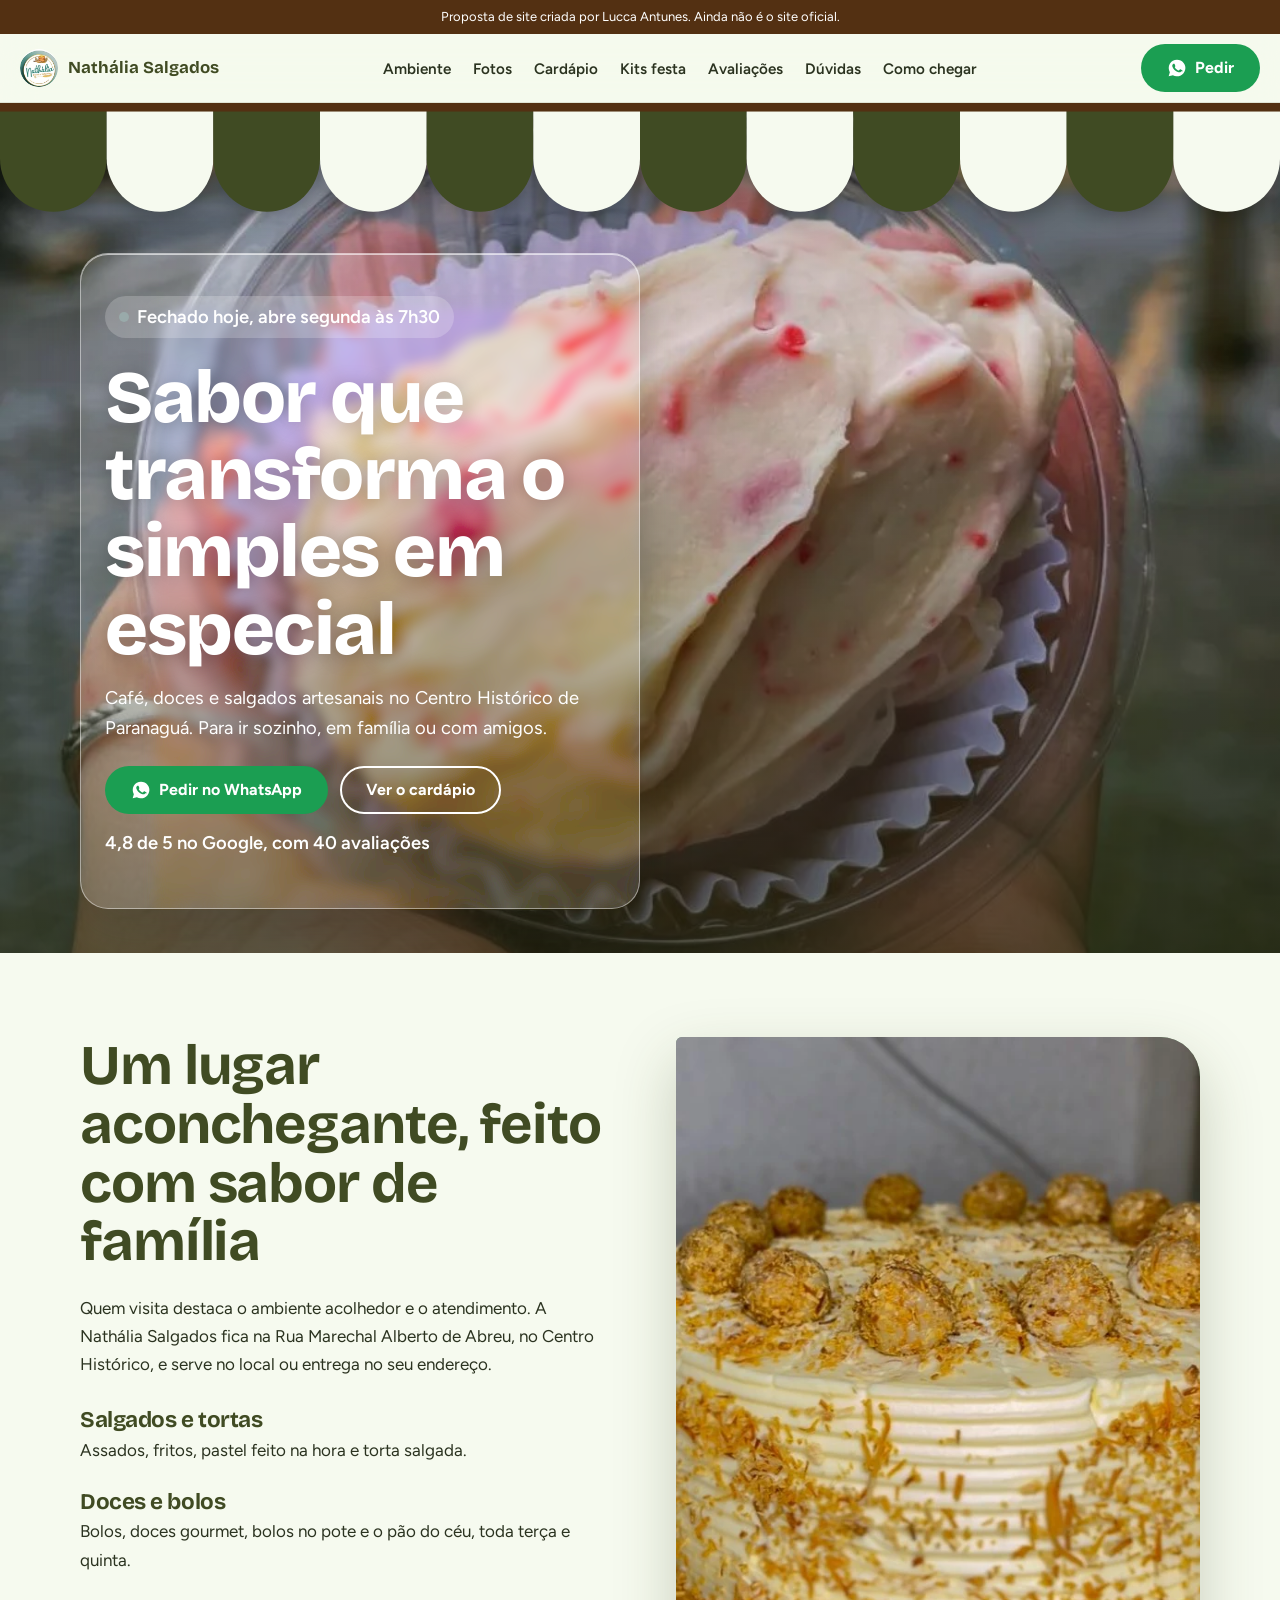
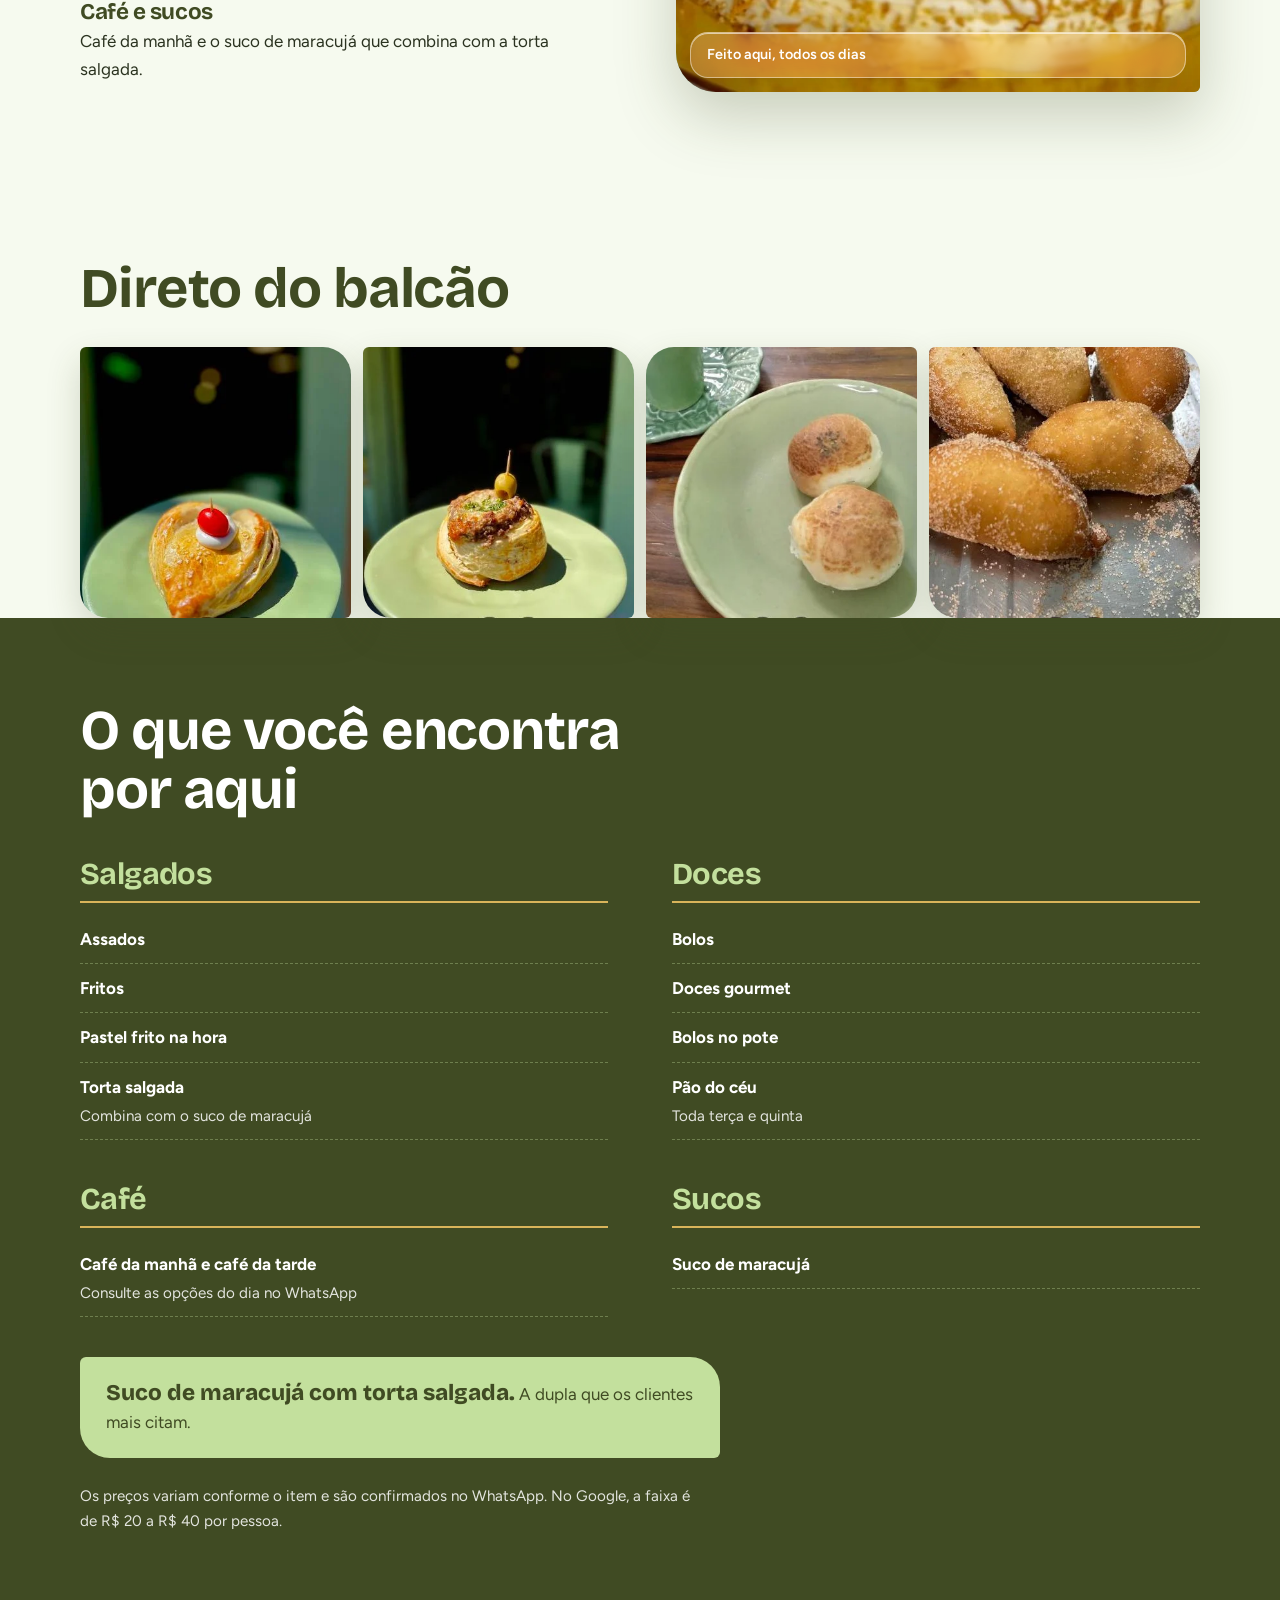
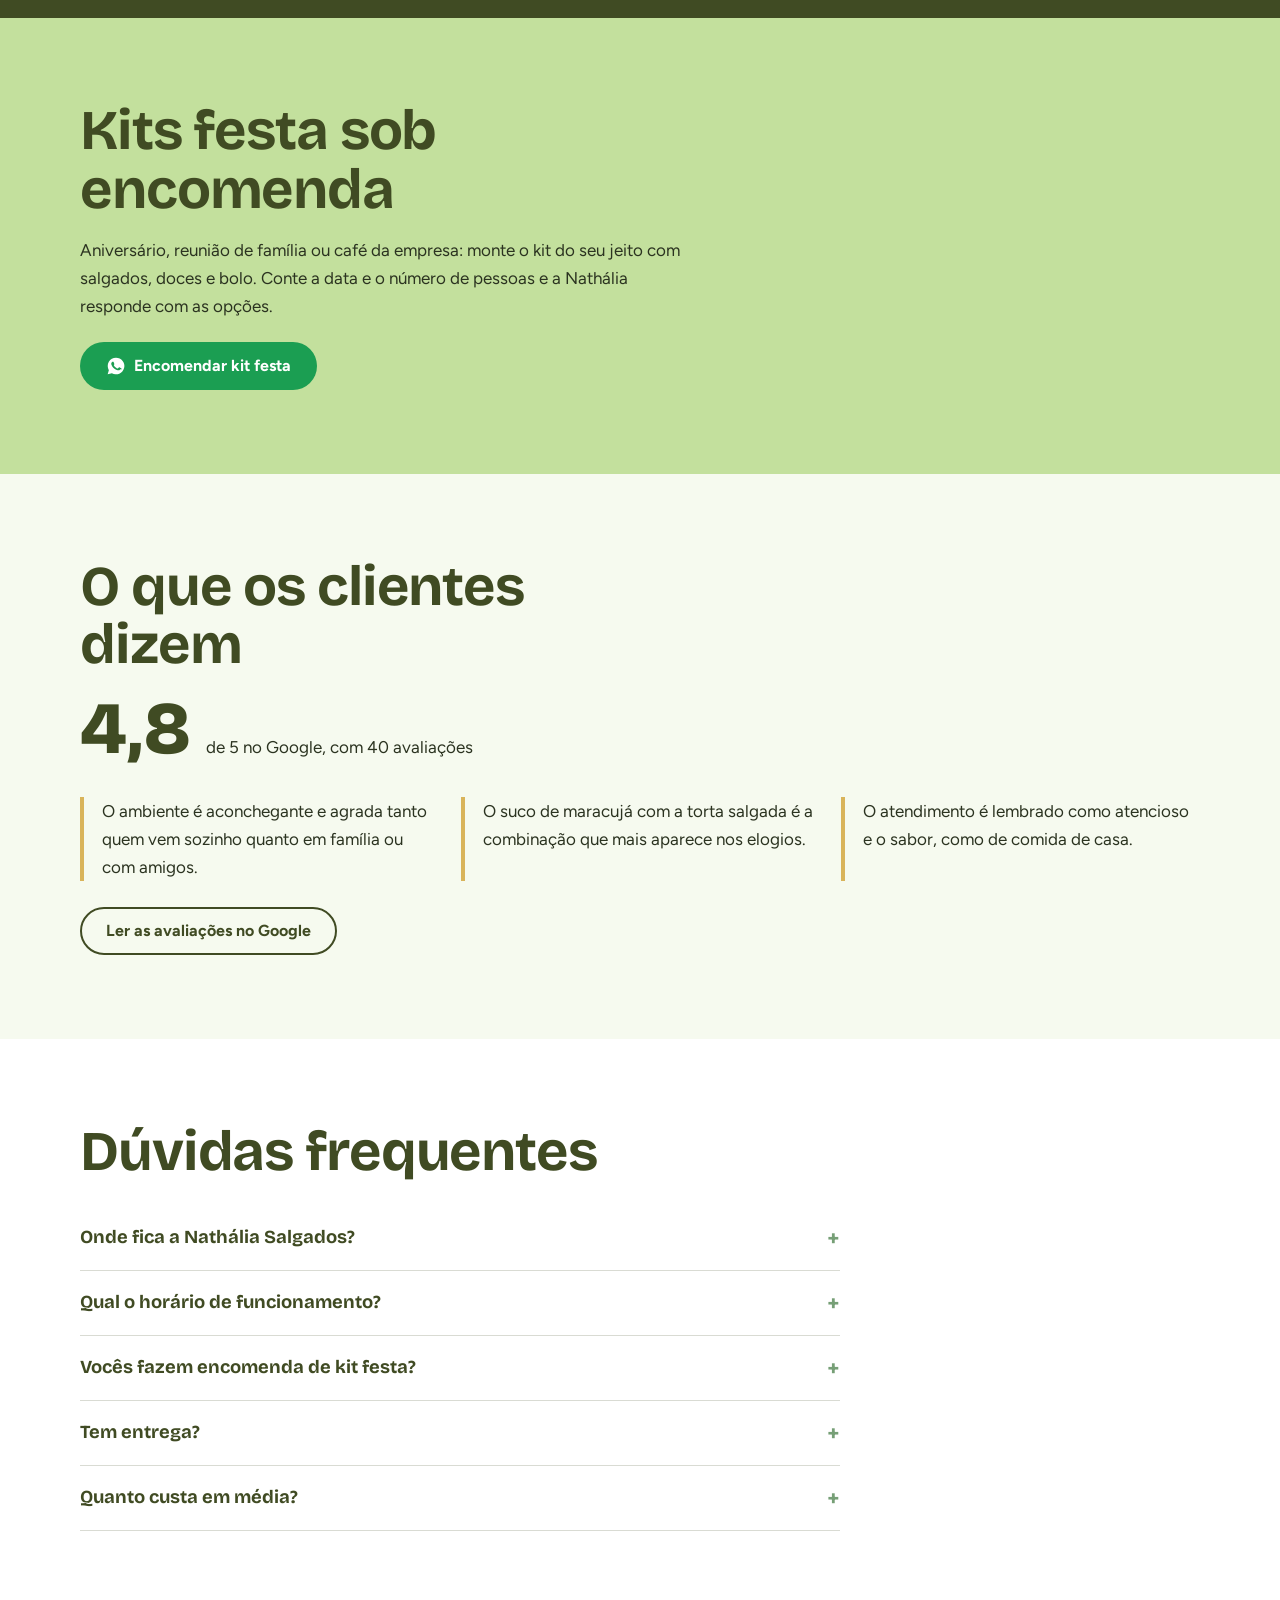
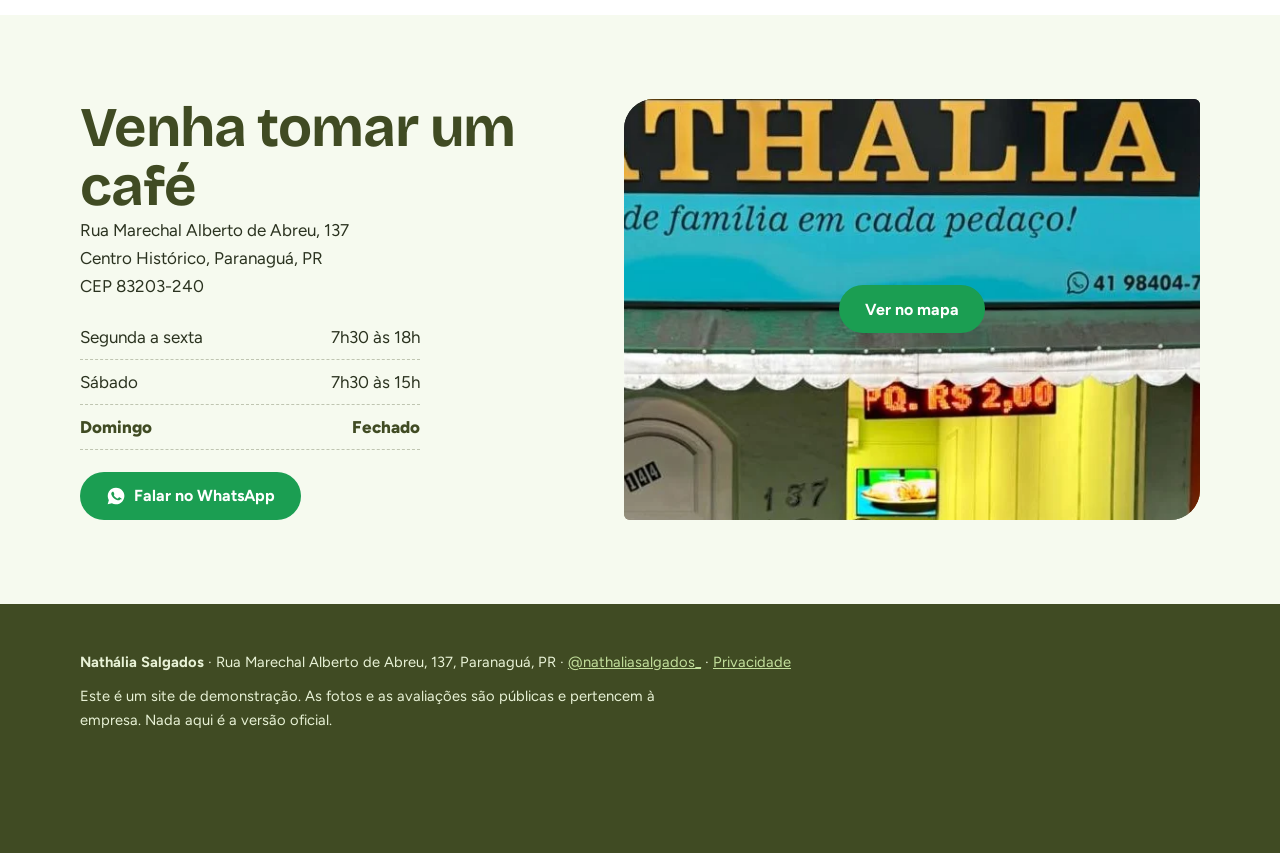
==== commit 5697e1f4: "Fotos reais do Google Maps: fachada nítida e galeria; coordenadas no schema Co-Authored-By: Claude S" ====
--- a/index.html
+++ b/index.html
@@ -14,7 +14,7 @@
 <link rel="preload" href="assets/fonts/bricolage.woff2" as="font" type="font/woff2" crossorigin>
 <link rel="stylesheet" href="assets/style.css">
 <meta property="og:type" content="website"><meta property="og:locale" content="pt_BR"><meta property="og:title" content="Nathália Salgados | Sabor que transforma o simples em especial"><meta property="og:description" content="Café, doces e salgados artesanais no Centro Histórico de Paranaguá."><meta property="og:url" content="https://luccaademiconpgua-source.github.io/nathalia-salgados/"><meta property="og:image" content="https://luccaademiconpgua-source.github.io/nathalia-salgados/img/og.jpg"><meta property="og:image:width" content="1200"><meta property="og:image:height" content="630"><meta name="twitter:card" content="summary_large_image"><meta name="twitter:image" content="https://luccaademiconpgua-source.github.io/nathalia-salgados/img/og.jpg">
-<script type="application/ld+json">{"@context":"https://schema.org","@graph":[{"@type":"CafeOrCoffeeShop","@id":"https://luccaademiconpgua-source.github.io/nathalia-salgados/#negocio","name":"Nathália Salgados","description":"Café, confeitaria e salgados artesanais no Centro Histórico de Paranaguá.","image":"https://luccaademiconpgua-source.github.io/nathalia-salgados/img/og.jpg","url":"https://luccaademiconpgua-source.github.io/nathalia-salgados/","telephone":"+55 41 98404-7595","priceRange":"R$ 20-40","servesCuisine":["Salgados","Doces","Café","Sucos"],"address":{"@type":"PostalAddress","streetAddress":"Rua Marechal Alberto de Abreu, 137","addressLocality":"Paranaguá","addressRegion":"PR","postalCode":"83203-240","addressCountry":"BR"},"openingHoursSpecification":[{"@type":"OpeningHoursSpecification","dayOfWeek":["Monday","Tuesday","Wednesday","Thursday","Friday"],"opens":"07:30","closes":"18:00"},{"@type":"OpeningHoursSpecification","dayOfWeek":"Saturday","opens":"07:30","closes":"15:00"}],"aggregateRating":{"@type":"AggregateRating","ratingValue":"4.8","reviewCount":"40"},"sameAs":["https://www.instagram.com/nathaliasalgados_/"]},{"@type":"FAQPage","mainEntity":[{"@type":"Question","name":"Onde fica a Nathália Salgados?","acceptedAnswer":{"@type":"Answer","text":"Na Rua Marechal Alberto de Abreu, 137, no Centro Histórico de Paranaguá (PR), CEP 83203-240."}},{"@type":"Question","name":"Qual o horário de funcionamento?","acceptedAnswer":{"@type":"Answer","text":"De segunda a sexta, das 7h30 às 18h. Aos sábados, das 7h30 às 15h. Aos domingos fica fechado."}},{"@type":"Question","name":"Vocês fazem encomenda de kit festa?","acceptedAnswer":{"@type":"Answer","text":"Sim. Chame no WhatsApp (41) 98404-7595 com a data, o número de pessoas e o que você quer servir."}},{"@type":"Question","name":"Tem entrega?","acceptedAnswer":{"@type":"Answer","text":"Sim, além de atender no local. Para pedidos, fale no WhatsApp (41) 98404-7595."}},{"@type":"Question","name":"Quanto custa em média?","acceptedAnswer":{"@type":"Answer","text":"No Google, a faixa informada é de R$ 20 a R$ 40 por pessoa. Os preços de cada item são confirmados no WhatsApp."}}]}]}</script>
+<script type="application/ld+json">{"@context":"https://schema.org","@graph":[{"@type":"CafeOrCoffeeShop","@id":"https://luccaademiconpgua-source.github.io/nathalia-salgados/#negocio","name":"Nathália Salgados","description":"Café, confeitaria e salgados artesanais no Centro Histórico de Paranaguá.","image":"https://luccaademiconpgua-source.github.io/nathalia-salgados/img/og.jpg","url":"https://luccaademiconpgua-source.github.io/nathalia-salgados/","geo":{"@type":"GeoCoordinates","latitude":-25.5191078,"longitude":-48.5059186},"telephone":"+55 41 98404-7595","priceRange":"R$ 20-40","servesCuisine":["Salgados","Doces","Café","Sucos"],"address":{"@type":"PostalAddress","streetAddress":"Rua Marechal Alberto de Abreu, 137","addressLocality":"Paranaguá","addressRegion":"PR","postalCode":"83203-240","addressCountry":"BR"},"openingHoursSpecification":[{"@type":"OpeningHoursSpecification","dayOfWeek":["Monday","Tuesday","Wednesday","Thursday","Friday"],"opens":"07:30","closes":"18:00"},{"@type":"OpeningHoursSpecification","dayOfWeek":"Saturday","opens":"07:30","closes":"15:00"}],"aggregateRating":{"@type":"AggregateRating","ratingValue":"4.8","reviewCount":"40"},"sameAs":["https://www.instagram.com/nathaliasalgados_/"]},{"@type":"FAQPage","mainEntity":[{"@type":"Question","name":"Onde fica a Nathália Salgados?","acceptedAnswer":{"@type":"Answer","text":"Na Rua Marechal Alberto de Abreu, 137, no Centro Histórico de Paranaguá (PR), CEP 83203-240."}},{"@type":"Question","name":"Qual o horário de funcionamento?","acceptedAnswer":{"@type":"Answer","text":"De segunda a sexta, das 7h30 às 18h. Aos sábados, das 7h30 às 15h. Aos domingos fica fechado."}},{"@type":"Question","name":"Vocês fazem encomenda de kit festa?","acceptedAnswer":{"@type":"Answer","text":"Sim. Chame no WhatsApp (41) 98404-7595 com a data, o número de pessoas e o que você quer servir."}},{"@type":"Question","name":"Tem entrega?","acceptedAnswer":{"@type":"Answer","text":"Sim, além de atender no local. Para pedidos, fale no WhatsApp (41) 98404-7595."}},{"@type":"Question","name":"Quanto custa em média?","acceptedAnswer":{"@type":"Answer","text":"No Google, a faixa informada é de R$ 20 a R$ 40 por pessoa. Os preços de cada item são confirmados no WhatsApp."}}]}]}</script>
 </head>
 <body>
 <a class="skip" href="#conteudo">Ir para o conteúdo</a>
@@ -22,7 +22,7 @@
 <div class="prop">Proposta de site criada por Lucca Antunes. Ainda não é o site oficial.</div>
 <header class="nav">
 <a class="marca" href="#topo"><img src="img/logo.webp" alt="" width="38" height="38">Nathália Salgados</a>
-<nav aria-label="Principal"><ul><li><a href="#ambiente">Ambiente</a></li><li><a href="#cardapio">Cardápio</a></li><li><a href="#kits">Kits festa</a></li><li><a href="#avaliacoes">Avaliações</a></li><li><a href="#duvidas">Dúvidas</a></li><li><a href="#visite">Como chegar</a></li></ul></nav>
+<nav aria-label="Principal"><ul><li><a href="#ambiente">Ambiente</a></li><li><a href="#galeria">Fotos</a></li><li><a href="#cardapio">Cardápio</a></li><li><a href="#kits">Kits festa</a></li><li><a href="#avaliacoes">Avaliações</a></li><li><a href="#duvidas">Dúvidas</a></li><li><a href="#visite">Como chegar</a></li></ul></nav>
 <a class="btn btn-wa" href="https://wa.me/5541984047595?text=Ol%C3%A1%21%20Vim%20pelo%20site%20da%20Nath%C3%A1lia%20Salgados%20e%20queria%20fazer%20um%20pedido." rel="noopener"><svg viewBox="0 0 24 24" aria-hidden="true"><path d="M12 2a10 10 0 0 0-8.6 15l-1.4 5 5.1-1.3A10 10 0 1 0 12 2zm5.2 13.9c-.2.6-1.300 1.200-1.800 1.200-.5.1-1 .2-3.300-.7-2.800-1.200-4.600-4-4.700-4.200-.1-.2-1.100-1.500-1.100-2.800s.7-2 1-2.300c.2-.3.500-.3.700-.3h.5c.2 0 .4 0 .6.500l.9 2.200c.1.200.1.400 0 .5l-.4.600c-.2.200-.3.400-.1.700.2.300.8 1.300 1.800 2.100 1.200 1 2.200 1.400 2.500 1.500.3.100.5.100.7-.1l.9-1.100c.2-.3.400-.2.700-.1l2 1c.3.100.5.200.5.400.1.200.1.700-.1 1.300z"/></svg>Pedir</a>
 </header>
 <main id="conteudo">
@@ -49,6 +49,14 @@
 </div></div>
 <figure class="stage"><img src="img/bolo.webp" alt="Bolo confeitado da Nathália Salgados" width="602" height="710"><img src="img/cupcake.webp" alt="Doce artesanal com cobertura cremosa" width="604" height="720" loading="lazy"><figcaption class="glass">Feito aqui, todos os dias</figcaption></figure>
 </div></section>
+
+<section class="galeria" id="galeria"><div class="wrap"><h2>Direto do balcão</h2>
+<div class="fotos">
+<img src="img/coracao.webp" alt="Folhado em formato de coração com cereja e chantilly, em prato verde" width="480" height="420" loading="lazy">
+<img src="img/salgado.webp" alt="Salgado de massa folhada com carne e azeitona em prato verde" width="480" height="420" loading="lazy">
+<img src="img/paes.webp" alt="Dois pãezinhos assados em prato verde ao lado de uma xícara de café" width="609" height="420" loading="lazy">
+<img src="img/fritos.webp" alt="Salgados fritos com açúcar e canela em uma bandeja" width="480" height="420" loading="lazy">
+</div></div></section>
 
 <section class="cardapio" id="cardapio"><div class="wrap">
 <h2>O que você encontra por aqui</h2>
@@ -88,7 +96,7 @@
 <p>Rua Marechal Alberto de Abreu, 137<br>Centro Histórico, Paranaguá, PR<br>CEP 83203-240</p>
 <ul class="horas" id="horas"><li data-d="1,2,3,4,5"><span>Segunda a sexta</span><span>7h30 às 18h</span></li><li data-d="6"><span>Sábado</span><span>7h30 às 15h</span></li><li data-d="0"><span>Domingo</span><span>Fechado</span></li></ul>
 <a class="btn btn-wa" href="https://wa.me/5541984047595?text=Ol%C3%A1%21%20Vim%20pelo%20site%20da%20Nath%C3%A1lia%20Salgados." rel="noopener"><svg viewBox="0 0 24 24" aria-hidden="true"><path d="M12 2a10 10 0 0 0-8.6 15l-1.4 5 5.1-1.3A10 10 0 1 0 12 2zm5.2 13.9c-.2.6-1.300 1.200-1.800 1.200-.5.1-1 .2-3.300-.7-2.800-1.200-4.600-4-4.700-4.200-.1-.2-1.100-1.500-1.100-2.800s.7-2 1-2.300c.2-.3.500-.3.700-.3h.5c.2 0 .4 0 .6.500l.9 2.200c.1.200.1.400 0 .5l-.4.600c-.2.200-.3.400-.1.700.2.300.8 1.300 1.800 2.100 1.200 1 2.200 1.400 2.500 1.500.3.100.5.100.7-.1l.9-1.100c.2-.3.400-.2.700-.1l2 1c.3.100.5.200.5.400.1.200.1.700-.1 1.300z"/></svg>Falar no WhatsApp</a></div>
-<div class="mapa" id="mapa"><img src="img/fachada.webp" alt="Fachada da Nathália Salgados, com toldo verde e branco" width="535" height="360" loading="lazy" style="position:absolute;inset:0;width:100%;height:100%;object-fit:cover"><button class="btn btn-wa" type="button" id="abrir-mapa" data-src="https://www.google.com/maps?q=Rua+Marechal+Alberto+de+Abreu+137+Paranagu%C3%A1+PR&amp;output=embed">Ver no mapa</button></div>
+<div class="mapa" id="mapa"><img src="img/fachada.webp" alt="Fachada da Nathália Salgados, com toldo verde e branco e a porta número 137" width="776" height="443" loading="lazy" style="position:absolute;inset:0;width:100%;height:100%;object-fit:cover"><button class="btn btn-wa" type="button" id="abrir-mapa" data-src="https://www.google.com/maps?q=Rua+Marechal+Alberto+de+Abreu+137+Paranagu%C3%A1+PR&amp;output=embed">Ver no mapa</button></div>
 </div></section>
 </main>
 <footer><div class="wrap">
--- a/assets/style.css
+++ b/assets/style.css
@@ -108,3 +108,9 @@
 @media(min-width:860px){.wa-fixo{display:none}}
 @media(prefers-reduced-motion:reduce){*{animation:none!important;transition:none!important}html{scroll-behavior:auto}}
 .pg{padding:60px 0 100px}.pg h1{font-size:2.4rem;margin-bottom:18px}.pg h2{font-size:1.5rem;margin:26px 0 8px;max-width:none}.pg p,.pg li{margin-bottom:10px}
+
+.galeria{padding-bottom:0}.galeria h2{margin-bottom:28px}
+.fotos{display:grid;grid-template-columns:1fr 1fr;gap:12px}
+.fotos img{width:100%;height:100%;aspect-ratio:1/1;object-fit:cover;border-radius:6px 28px 6px 28px;box-shadow:0 14px 34px rgba(64,75,35,.2)}
+.fotos img:nth-child(3){grid-column:span 2;aspect-ratio:16/9;border-radius:28px 6px 28px 6px}
+@media(min-width:860px){.fotos{grid-template-columns:repeat(4,1fr)}.fotos img:nth-child(3){grid-column:span 1;aspect-ratio:1/1}}
